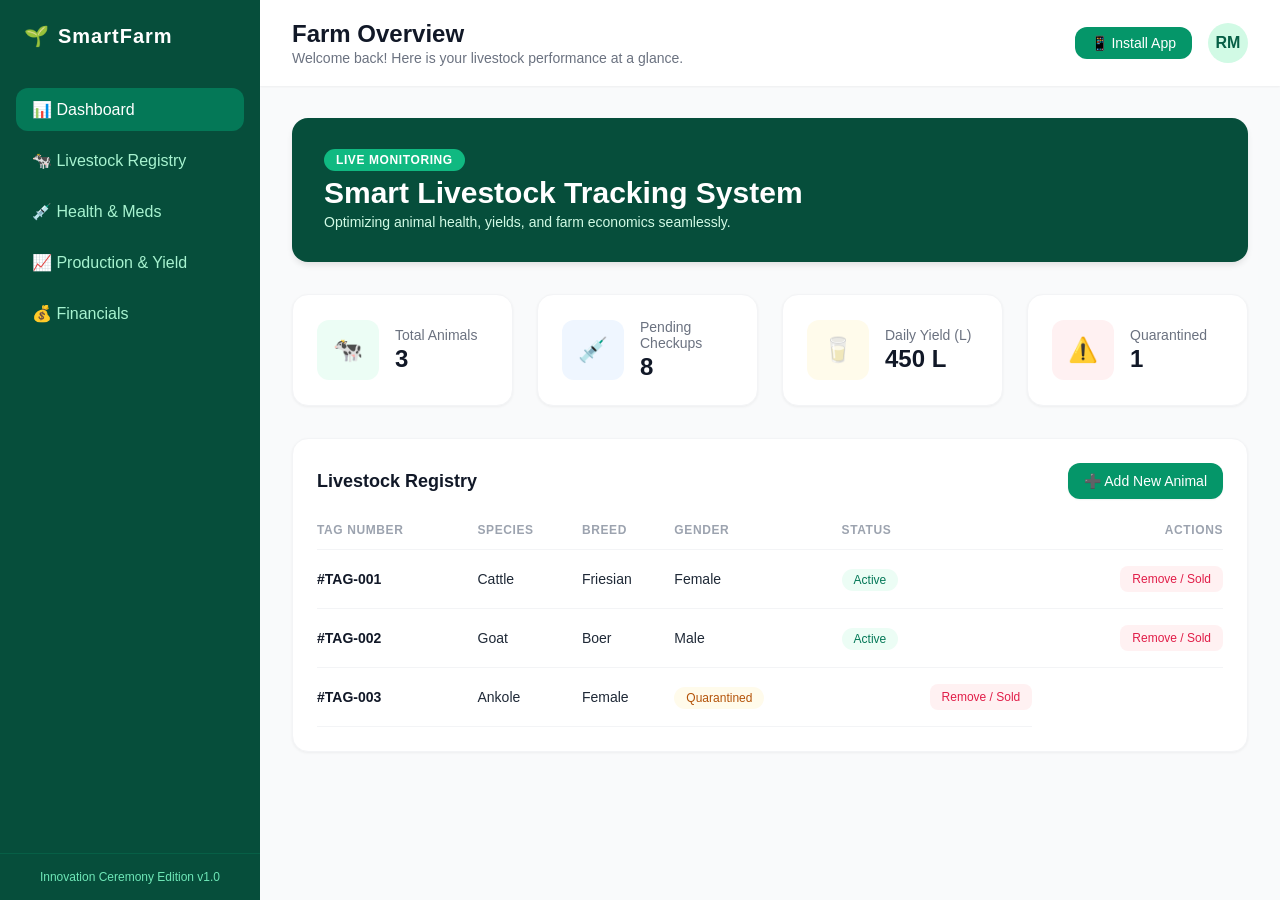
==== index.html @ 3648c6e1 "Add files via upload" ====
<!DOCTYPE html>
<html lang="en">
<head>
    <meta charset="UTF-8">
    <meta name="viewport" content="width=device-width, initial-scale=1.0">
    <title>SmartFarm - Animal Management System</title>
    <link rel="stylesheet" href="style.css">
</head>
<body>

    <!-- APP CONTAINER -->
    <div class="app-container">

        <!-- SIDEBAR NAVIGATION -->
        <aside class="sidebar">
            <div class="sidebar-brand">
                🌱 <span>SmartFarm</span>
            </div>
            <nav class="sidebar-nav">
                <a href="#" class="nav-link active">📊 Dashboard</a>
                <a href="#" class="nav-link">🐄 Livestock Registry</a>
                <a href="#" class="nav-link">💉 Health & Meds</a>
                <a href="#" class="nav-link">📈 Production & Yield</a>
                <a href="#" class="nav-link">💰 Financials</a>
            </nav>
            <div class="sidebar-footer">
                Innovation Ceremony Edition v1.0
            </div>
        </aside>

        <!-- MAIN CONTENT AREA -->
        <div class="main-content">
            
            <!-- TOP HEADER -->
            <header class="top-header">
                <div>
                    <h1>Farm Overview</h1>
                    <p>Welcome back! Here is your livestock performance at a glance.</p>
                </div>
                <div class="header-actions">
                    <button onclick="alert('PWA Ready: You can add this to your home screen!')" class="btn-install">
                        📱 Install App
                    </button>
                    <div class="user-avatar">
                        RM
                    </div>
                </div>
            </header>

            <!-- DASHBOARD BODY -->
            <main class="dashboard-body">
                
                <!-- HERO BANNER -->
                <div class="hero-banner">
                    <div class="hero-content">
                        <span class="badge">Live Monitoring</span>
                        <h2>Smart Livestock Tracking System</h2>
                        <p>Optimizing animal health, yields, and farm economics seamlessly.</p>
                    </div>
                </div>

                <!-- STATS GRID -->
                <div class="stats-grid">
                    <div class="stat-card">
                        <div class="stat-icon emerald">🐄</div>
                        <div>
                            <p class="stat-label">Total Animals</p>
                            <h3 id="total-count" class="stat-value">3</h3>
                        </div>
                    </div>
                    <div class="stat-card">
                        <div class="stat-icon blue">💉</div>
                        <div>
                            <p class="stat-label">Pending Checkups</p>
                            <h3 class="stat-value">8</h3>
                        </div>
                    </div>
                    <div class="stat-card">
                        <div class="stat-icon amber">🥛</div>
                        <div>
                            <p class="stat-label">Daily Yield (L)</p>
                            <h3 class="stat-value">450 L</h3>
                        </div>
                    </div>
                    <div class="stat-card">
                        <div class="stat-icon rose">⚠️</div>
                        <div>
                            <p class="stat-label">Quarantined</p>
                            <h3 class="stat-value">1</h3>
                        </div>
                    </div>
                </div>

                <!-- LIVESTOCK TABLE SECTION -->
                <div class="table-card">
                    <div class="table-header">
                        <h3>Livestock Registry</h3>
                        <button onclick="openModal()" class="btn-primary">
                            ➕ Add New Animal
                        </button>
                    </div>
                    <div class="table-responsive">
                        <table>
                            <thead>
                                <tr>
                                    <th>Tag Number</th>
                                    <th>Species</th>
                                    <th>Breed</th>
                                    <th>Gender</th>
                                    <th>Status</th>
                                    <th class="text-right">Actions</th>
                                </tr>
                            </thead>
                            <tbody id="animal-table-body">
                                <tr>
                                    <td class="font-bold">#TAG-001</td>
                                    <td>Cattle</td>
                                    <td>Friesian</td>
                                    <td>Female</td>
                                    <td><span class="status-badge emerald">Active</span></td>
                                    <td class="text-right">
                                        <button onclick="deleteRow(this)" class="btn-danger">Remove / Sold</button>
                                    </td>
                                </tr>
                                <tr>
                                    <td class="font-bold">#TAG-002</td>
                                    <td>Goat</td>
                                    <td>Boer</td>
                                    <td>Male</td>
                                    <td><span class="status-badge emerald">Active</span></td>
                                    <td class="text-right">
                                        <button onclick="deleteRow(this)" class="btn-danger">Remove / Sold</button>
                                    </td>
                                </tr>
                                <tr>
                                    <td class="font-bold">#TAG-003</td>
                                    <td>Ankole</td>
                                    <td>Female</td>
                                    <td><span class="status-badge amber">Quarantined</span></td>
                                    <td class="text-right">
                                        <button onclick="deleteRow(this)" class="btn-danger">Remove / Sold</button>
                                    </td>
                                </tr>
                            </tbody>
                        </table>
                    </div>
                </div>

            </main>
        </div>
    </div>

    <!-- ADD ANIMAL MODAL FORM -->
    <div id="animalModal" class="modal-overlay hidden">
        <div class="modal-box">
            <h3>Register New Animal</h3>
            <form id="animalForm" onsubmit="addAnimal(event)">
                <div class="form-group">
                    <label>Tag Number</label>
                    <input type="text" id="tag" required placeholder="e.g. #TAG-004">
                </div>
                <div class="form-group">
                    <label>Species</label>
                    <select id="species">
                        <option value="Cattle">Cattle</option>
                        <option value="Goat">Goat</option>
                        <option value="Sheep">Sheep</option>
                        <option value="Pig">Pig</option>
                    </select>
                </div>
                <div class="form-group">
                    <label>Breed</label>
                    <input type="text" id="breed" required placeholder="e.g. Jersey, Boer">
                </div>
                <div class="form-group">
                    <label>Gender</label>
                    <select id="gender">
                        <option value="Female">Female</option>
                        <option value="Male">Male</option>
                    </select>
                </div>
                <div class="form-group">
                    <label>Status</label>
                    <select id="status">
                        <option value="Active">Active</option>
                        <option value="Quarantined">Quarantined</option>
                        <option value="Sold">Sold</option>
                    </select>
                </div>
                <div class="modal-actions">
                    <button type="button" onclick="closeModal()" class="btn-secondary">Cancel</button>
                    <button type="submit" class="btn-primary">Save Animal</button>
                </div>
            </form>
        </div>
    </div>

    <!-- JAVASCRIPT LOGIC -->
    <script>
        const modal = document.getElementById('animalModal');

        function openModal() {
            modal.classList.remove('hidden');
        }

        function closeModal() {
            modal.classList.add('hidden');
        }

        function addAnimal(event) {
            event.preventDefault();

            const tag = document.getElementById('tag').value;
            const species = document.getElementById('species').value;
            const breed = document.getElementById('breed').value;
            const gender = document.getElementById('gender').value;
            const status = document.getElementById('status').value;

            let badgeClass = "emerald";
            if(status === 'Quarantined') badgeClass = "amber";
            if(status === 'Sold') badgeClass = "gray";

            const tableBody = document.getElementById('animal-table-body');
            const newRow = document.createElement('tr');
            newRow.innerHTML = `
                <td class="font-bold">${tag}</td>
                <td>${species}</td>
                <td>${breed}</td>
                <td>${gender}</td>
                <td><span class="status-badge ${badgeClass}">${status}</span></td>
                <td class="text-right">
                    <button onclick="deleteRow(this)" class="btn-danger">Remove / Sold</button>
                </td>
            `;

            tableBody.prepend(newRow);
            updateCount(1);
            document.getElementById('animalForm').reset();
            closeModal();
        }

        function deleteRow(button) {
            const row = button.closest('tr');
            row.remove();
            updateCount(-1);
        }

        function updateCount(change) {
            const countEl = document.getElementById('total-count');
            let current = parseInt(countEl.innerText);
            countEl.innerText = current + change;
        }
    </script>
</body>
</html>
---- style.css ----
* {
    box-sizing: border-box;
    margin: 0;
    padding: 0;
}

body {
    font-family: 'Segoe UI', Tahoma, Geneva, Verdana, sans-serif;
    background-color: #f9fafb;
    color: #1f2937;
}

/* Layout */
.app-container {
    display: flex;
    height: 100vh;
    overflow: hidden;
}

/* Sidebar */
.sidebar {
    width: 260px;
    background-color: #064e3b;
    color: white;
    display: flex;
    flex-direction: column;
}

.sidebar-brand {
    padding: 24px;
    font-size: 1.25rem;
    font-weight: bold;
    letter-spacing: 0.05em;
    display: flex;
    align-items: center;
    gap: 8px;
}

.sidebar-nav {
    padding: 16px;
    flex: 1;
    display: flex;
    flex-direction: column;
    gap: 8px;
}

.nav-link {
    display: flex;
    align-items: center;
    gap: 12px;
    padding: 12px 16px;
    color: #a7f3d0;
    text-decoration: none;
    border-radius: 12px;
    font-weight: 500;
    transition: background 0.2s;
}

.nav-link:hover, .nav-link.active {
    background-color: #047857;
    color: white;
}

.sidebar-footer {
    padding: 16px;
    border-top: 1px solid #065f46;
    font-size: 0.75rem;
    color: #6ee7b7;
    text-align: center;
}

/* Main Content */
.main-content {
    flex: 1;
    display: flex;
    flex-direction: column;
    overflow-y: auto;
}

.top-header {
    background: white;
    padding: 20px 32px;
    display: flex;
    justify-content: space-between;
    align-items: center;
    box-shadow: 0 1px 2px rgba(0,0,0,0.05);
}

.top-header h1 {
    font-size: 1.5rem;
    color: #111827;
}

.top-header p {
    font-size: 0.875rem;
    color: #6b7280;
    margin-top: 2px;
}

.header-actions {
    display: flex;
    align-items: center;
    gap: 16px;
}

.user-avatar {
    width: 40px;
    height: 40px;
    border-radius: 50%;
    background-color: #d1fae5;
    color: #065f46;
    display: flex;
    align-items: center;
    justify-content: center;
    font-weight: bold;
}

/* Dashboard Body */
.dashboard-body {
    padding: 32px;
    display: flex;
    flex-direction: column;
    gap: 32px;
}

/* Hero Banner */
.hero-banner {
    background-color: #064e3b;
    background-image: linear-gradient(rgba(6, 78, 59, 0.9), rgba(6, 78, 59, 0.9)), url('https://images.unsplash.com/photo-1500595046743-cd271d694d30?auto=format&fit=crop&w=1200&q=80');
    background-size: cover;
    background-position: center;
    border-radius: 16px;
    padding: 32px;
    color: white;
    box-shadow: 0 4px 6px -1px rgba(0, 0, 0, 0.1);
}

.badge {
    background-color: #10b981;
    font-size: 0.75rem;
    font-weight: 600;
    padding: 4px 12px;
    border-radius: 9999px;
    text-transform: uppercase;
    letter-spacing: 0.05em;
}

.hero-banner h2 {
    font-size: 1.875rem;
    margin-top: 8px;
}

.hero-banner p {
    font-size: 0.875rem;
    color: #d1fae5;
    margin-top: 4px;
}

/* Stats Grid */
.stats-grid {
    display: grid;
    grid-template-columns: repeat(auto-fit, minmax(220px, 1fr));
    gap: 24px;
}

.stat-card {
    background: white;
    padding: 24px;
    border-radius: 16px;
    box-shadow: 0 1px 3px rgba(0,0,0,0.05);
    border: 1px solid #f3f4f6;
    display: flex;
    align-items: center;
    gap: 16px;
}

.stat-icon {
    padding: 16px;
    border-radius: 12px;
    font-size: 1.5rem;
}

.stat-icon.emerald { background-color: #ecfdf5; color: #059669; }
.stat-icon.blue { background-color: #eff6ff; color: #2563eb; }
.stat-icon.amber { background-color: #fffbeb; color: #d97706; }
.stat-icon.rose { background-color: #fff1f2; color: #e11d48; }

.stat-label {
    font-size: 0.875rem;
    color: #6b7280;
    font-weight: 500;
}

.stat-value {
    font-size: 1.5rem;
    font-weight: bold;
    color: #111827;
    margin-top: 2px;
}

/* Tables */
.table-card {
    background: white;
    border-radius: 16px;
    box-shadow: 0 1px 3px rgba(0,0,0,0.05);
    border: 1px solid #f3f4f6;
    padding: 24px;
}

.table-header {
    display: flex;
    justify-content: space-between;
    align-items: center;
    margin-bottom: 24px;
}

.table-header h3 {
    font-size: 1.125rem;
    color: #111827;
}

.table-responsive {
    overflow-x: auto;
}

table {
    width: 100%;
    border-collapse: collapse;
    text-align: left;
}

th {
    padding-bottom: 12px;
    font-size: 0.75rem;
    font-weight: 600;
    color: #9ca3af;
    text-transform: uppercase;
    letter-spacing: 0.05em;
    border-bottom: 1px solid #f3f4f6;
}

td {
    padding: 16px 0;
    font-size: 0.875rem;
    border-bottom: 1px solid #f3f4f6;
}

tr:hover td {
    background-color: #f9fafb;
}

.font-bold { font-weight: 600; color: #111827; }
.text-right { text-align: right; }

/* Status Badges */
.status-badge {
    padding: 4px 12px;
    border-radius: 9999px;
    font-size: 0.75rem;
    font-weight: 500;
}
.status-badge.emerald { background-color: #ecfdf5; color: #047857; }
.status-badge.amber { background-color: #fffbeb; color: #b45309; }
.status-badge.gray { background-color: #f3f4f6; color: #4b5563; }

/* Buttons */
.btn-primary {
    background-color: #059669;
    color: white;
    border: none;
    padding: 10px 16px;
    border-radius: 12px;
    font-size: 0.875rem;
    font-weight: 500;
    cursor: pointer;
    transition: background 0.2s;
    box-shadow: 0 1px 2px rgba(0,0,0,0.05);
}
.btn-primary:hover { background-color: #047857; }

.btn-install {
    background-color: #059669;
    color: white;
    border: none;
    padding: 8px 16px;
    border-radius: 12px;
    font-size: 0.875rem;
    font-weight: 500;
    cursor: pointer;
}

.btn-secondary {
    background-color: #f3f4f6;
    color: #4b5563;
    border: none;
    padding: 10px 16px;
    border-radius: 12px;
    font-size: 0.875rem;
    font-weight: 500;
    cursor: pointer;
}
.btn-secondary:hover { background-color: #e5e7eb; }

.btn-danger {
    background-color: #fff1f2;
    color: #e11d48;
    border: none;
    padding: 6px 12px;
    border-radius: 8px;
    font-size: 0.75rem;
    font-weight: 500;
    cursor: pointer;
}
.btn-danger:hover { color: #be123c; }

/* Modal */
.modal-overlay {
    position: fixed;
    inset: 0;
    background-color: rgba(0, 0, 0, 0.5);
    display: flex;
    align-items: center;
    justify-content: center;
    z-index: 50;
}

.modal-overlay.hidden { display: none; }

.modal-box {
    background: white;
    border-radius: 16px;
    width: 100%;
    max-width: 440px;
    padding: 24px;
    box-shadow: 0 20px 25px -5px rgba(0,0,0,0.1);
}

.modal-box h3 {
    font-size: 1.25rem;
    margin-bottom: 16px;
    color: #111827;
}

.form-group {
    margin-bottom: 16px;
}

.form-group label {
    display: block;
    font-size: 0.75rem;
    font-weight: 600;
    color: #4b5563;
    text-transform: uppercase;
    margin-bottom: 6px;
    letter-spacing: 0.05em;
}

.form-group input, .form-group select {
    width: 100%;
    border: 1px solid #e5e7eb;
    border-radius: 12px;
    padding: 10px 14px;
    font-size: 0.875rem;
    outline: none;
}

.form-group input:focus, .form-group select:focus {
    border-color: #059669;
    box-shadow: 0 0 0 2px rgba(5, 150, 105, 0.2);
}

.modal-actions {
    display: flex;
    justify-content: flex-end;
    gap: 12px;
    margin-top: 24px;
}
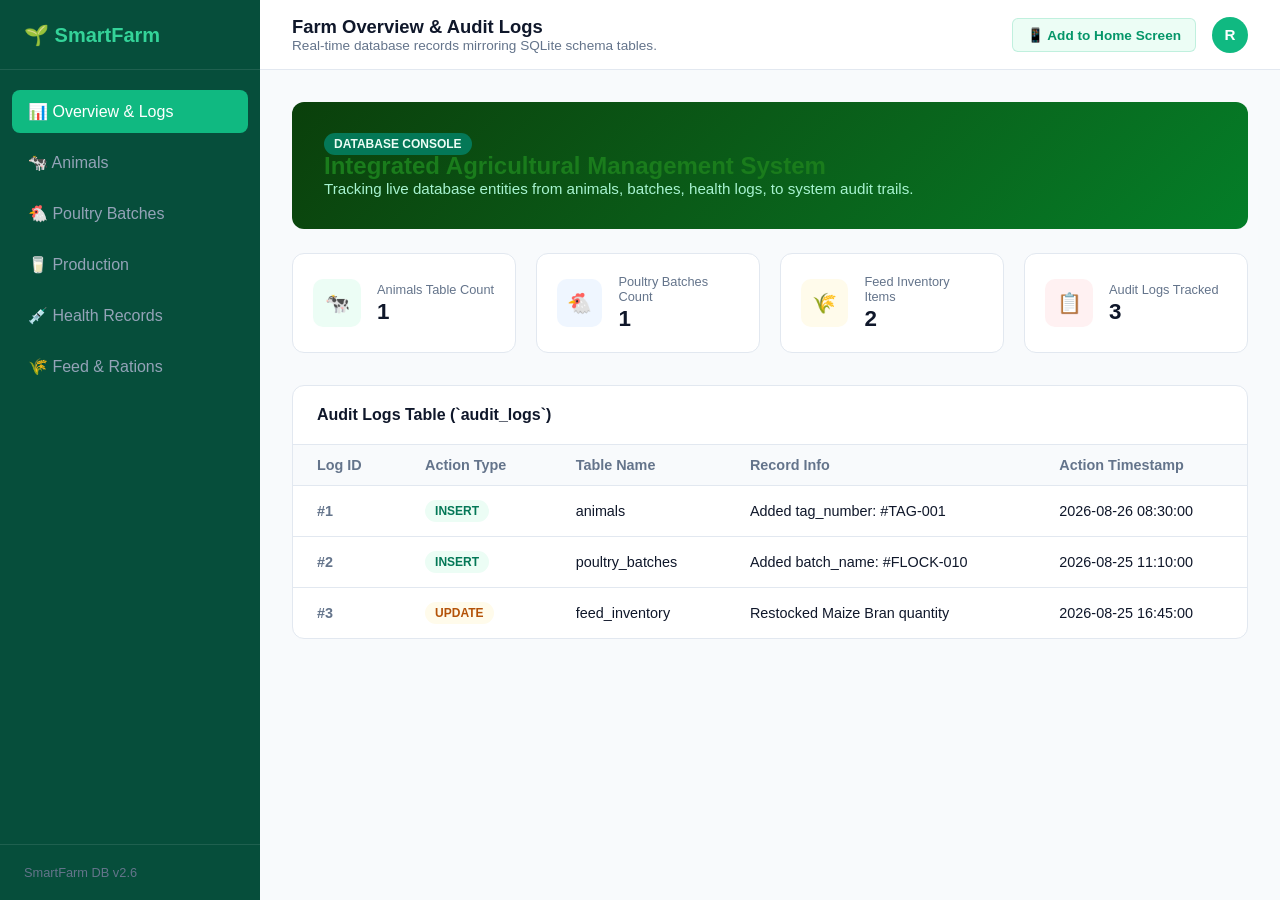
==== commit e9a8870f: "this is the farm management system" ====
--- a/index.html
+++ b/index.html
@@ -1,255 +1,674 @@
-<!DOCTYPE html>
-<html lang="en">
-<head>
-    <meta charset="UTF-8">
-    <meta name="viewport" content="width=device-width, initial-scale=1.0">
-    <title>SmartFarm - Animal Management System</title>
-    <link rel="stylesheet" href="style.css">
-</head>
-<body>
-
-    <!-- APP CONTAINER -->
-    <div class="app-container">
-
-        <!-- SIDEBAR NAVIGATION -->
-        <aside class="sidebar">
-            <div class="sidebar-brand">
-                🌱 <span>SmartFarm</span>
-            </div>
-            <nav class="sidebar-nav">
-                <a href="#" class="nav-link active">📊 Dashboard</a>
-                <a href="#" class="nav-link">🐄 Livestock Registry</a>
-                <a href="#" class="nav-link">💉 Health & Meds</a>
-                <a href="#" class="nav-link">📈 Production & Yield</a>
-                <a href="#" class="nav-link">💰 Financials</a>
-            </nav>
-            <div class="sidebar-footer">
-                Innovation Ceremony Edition v1.0
-            </div>
-        </aside>
-
-        <!-- MAIN CONTENT AREA -->
-        <div class="main-content">
-            
-            <!-- TOP HEADER -->
-            <header class="top-header">
-                <div>
-                    <h1>Farm Overview</h1>
-                    <p>Welcome back! Here is your livestock performance at a glance.</p>
-                </div>
-                <div class="header-actions">
-                    <button onclick="alert('PWA Ready: You can add this to your home screen!')" class="btn-install">
-                        📱 Install App
-                    </button>
-                    <div class="user-avatar">
-                        RM
-                    </div>
-                </div>
-            </header>
-
-            <!-- DASHBOARD BODY -->
-            <main class="dashboard-body">
-                
-                <!-- HERO BANNER -->
-                <div class="hero-banner">
-                    <div class="hero-content">
-                        <span class="badge">Live Monitoring</span>
-                        <h2>Smart Livestock Tracking System</h2>
-                        <p>Optimizing animal health, yields, and farm economics seamlessly.</p>
-                    </div>
-                </div>
-
-                <!-- STATS GRID -->
-                <div class="stats-grid">
-                    <div class="stat-card">
-                        <div class="stat-icon emerald">🐄</div>
-                        <div>
-                            <p class="stat-label">Total Animals</p>
-                            <h3 id="total-count" class="stat-value">3</h3>
-                        </div>
-                    </div>
-                    <div class="stat-card">
-                        <div class="stat-icon blue">💉</div>
-                        <div>
-                            <p class="stat-label">Pending Checkups</p>
-                            <h3 class="stat-value">8</h3>
-                        </div>
-                    </div>
-                    <div class="stat-card">
-                        <div class="stat-icon amber">🥛</div>
-                        <div>
-                            <p class="stat-label">Daily Yield (L)</p>
-                            <h3 class="stat-value">450 L</h3>
-                        </div>
-                    </div>
-                    <div class="stat-card">
-                        <div class="stat-icon rose">⚠️</div>
-                        <div>
-                            <p class="stat-label">Quarantined</p>
-                            <h3 class="stat-value">1</h3>
-                        </div>
-                    </div>
-                </div>
-
-                <!-- LIVESTOCK TABLE SECTION -->
-                <div class="table-card">
-                    <div class="table-header">
-                        <h3>Livestock Registry</h3>
-                        <button onclick="openModal()" class="btn-primary">
-                            ➕ Add New Animal
-                        </button>
-                    </div>
-                    <div class="table-responsive">
-                        <table>
-                            <thead>
-                                <tr>
-                                    <th>Tag Number</th>
-                                    <th>Species</th>
-                                    <th>Breed</th>
-                                    <th>Gender</th>
-                                    <th>Status</th>
-                                    <th class="text-right">Actions</th>
-                                </tr>
-                            </thead>
-                            <tbody id="animal-table-body">
-                                <tr>
-                                    <td class="font-bold">#TAG-001</td>
-                                    <td>Cattle</td>
-                                    <td>Friesian</td>
-                                    <td>Female</td>
-                                    <td><span class="status-badge emerald">Active</span></td>
-                                    <td class="text-right">
-                                        <button onclick="deleteRow(this)" class="btn-danger">Remove / Sold</button>
-                                    </td>
-                                </tr>
-                                <tr>
-                                    <td class="font-bold">#TAG-002</td>
-                                    <td>Goat</td>
-                                    <td>Boer</td>
-                                    <td>Male</td>
-                                    <td><span class="status-badge emerald">Active</span></td>
-                                    <td class="text-right">
-                                        <button onclick="deleteRow(this)" class="btn-danger">Remove / Sold</button>
-                                    </td>
-                                </tr>
-                                <tr>
-                                    <td class="font-bold">#TAG-003</td>
-                                    <td>Ankole</td>
-                                    <td>Female</td>
-                                    <td><span class="status-badge amber">Quarantined</span></td>
-                                    <td class="text-right">
-                                        <button onclick="deleteRow(this)" class="btn-danger">Remove / Sold</button>
-                                    </td>
-                                </tr>
-                            </tbody>
-                        </table>
-                    </div>
-                </div>
-
-            </main>
-        </div>
-    </div>
-
-    <!-- ADD ANIMAL MODAL FORM -->
-    <div id="animalModal" class="modal-overlay hidden">
-        <div class="modal-box">
-            <h3>Register New Animal</h3>
-            <form id="animalForm" onsubmit="addAnimal(event)">
-                <div class="form-group">
-                    <label>Tag Number</label>
-                    <input type="text" id="tag" required placeholder="e.g. #TAG-004">
-                </div>
-                <div class="form-group">
-                    <label>Species</label>
-                    <select id="species">
-                        <option value="Cattle">Cattle</option>
-                        <option value="Goat">Goat</option>
-                        <option value="Sheep">Sheep</option>
-                        <option value="Pig">Pig</option>
-                    </select>
-                </div>
-                <div class="form-group">
-                    <label>Breed</label>
-                    <input type="text" id="breed" required placeholder="e.g. Jersey, Boer">
-                </div>
-                <div class="form-group">
-                    <label>Gender</label>
-                    <select id="gender">
-                        <option value="Female">Female</option>
-                        <option value="Male">Male</option>
-                    </select>
-                </div>
-                <div class="form-group">
-                    <label>Status</label>
-                    <select id="status">
-                        <option value="Active">Active</option>
-                        <option value="Quarantined">Quarantined</option>
-                        <option value="Sold">Sold</option>
-                    </select>
-                </div>
-                <div class="modal-actions">
-                    <button type="button" onclick="closeModal()" class="btn-secondary">Cancel</button>
-                    <button type="submit" class="btn-primary">Save Animal</button>
-                </div>
-            </form>
-        </div>
-    </div>
-
-    <!-- JAVASCRIPT LOGIC -->
-    <script>
-        const modal = document.getElementById('animalModal');
-
-        function openModal() {
-            modal.classList.remove('hidden');
-        }
-
-        function closeModal() {
-            modal.classList.add('hidden');
-        }
-
-        function addAnimal(event) {
-            event.preventDefault();
-
-            const tag = document.getElementById('tag').value;
-            const species = document.getElementById('species').value;
-            const breed = document.getElementById('breed').value;
-            const gender = document.getElementById('gender').value;
-            const status = document.getElementById('status').value;
-
-            let badgeClass = "emerald";
-            if(status === 'Quarantined') badgeClass = "amber";
-            if(status === 'Sold') badgeClass = "gray";
-
-            const tableBody = document.getElementById('animal-table-body');
-            const newRow = document.createElement('tr');
-            newRow.innerHTML = `
-                <td class="font-bold">${tag}</td>
-                <td>${species}</td>
-                <td>${breed}</td>
-                <td>${gender}</td>
-                <td><span class="status-badge ${badgeClass}">${status}</span></td>
-                <td class="text-right">
-                    <button onclick="deleteRow(this)" class="btn-danger">Remove / Sold</button>
-                </td>
-            `;
-
-            tableBody.prepend(newRow);
-            updateCount(1);
-            document.getElementById('animalForm').reset();
-            closeModal();
-        }
-
-        function deleteRow(button) {
-            const row = button.closest('tr');
-            row.remove();
-            updateCount(-1);
-        }
-
-        function updateCount(change) {
-            const countEl = document.getElementById('total-count');
-            let current = parseInt(countEl.innerText);
-            countEl.innerText = current + change;
-        }
-    </script>
-</body>
+<!DOCTYPE html>
+<html lang="en">
+<head>
+    <meta charset="UTF-8">
+    <meta name="viewport" content="width=device-width, initial-scale=1.0">
+    <title>SmartFarm DB Console</title>
+    <link rel="stylesheet" href="style.css">
+</head>
+<body>
+
+    <div class="app-container">
+        <!-- SIDEBAR / RESPONSIVE TOP NAV DRAWER -->
+        <aside class="sidebar">
+            <div class="sidebar-brand">
+                🌱 SmartFarm
+            </div>
+            <nav class="sidebar-nav">
+                <a href="#" class="nav-link active" onclick="switchView('overview', this)">📊 Overview & Logs</a>
+                <a href="#" class="nav-link" onclick="switchView('animals', this)">🐄 Animals</a>
+                <a href="#" class="nav-link" onclick="switchView('poultry', this)">🐔 Poultry Batches</a>
+                <a href="#" class="nav-link" onclick="switchView('production', this)">🥛 Production</a>
+                <a href="#" class="nav-link" onclick="switchView('health', this)">💉 Health Records</a>
+                <a href="#" class="nav-link" onclick="switchView('feeding', this)">🌾 Feed & Rations</a>
+            </nav>
+            <div class="sidebar-footer">
+                <p>SmartFarm DB v2.6</p>
+            </div>
+        </aside>
+
+        <!-- MAIN CONTENT AREA -->
+        <main class="main-content">
+            <!-- TOP HEADER -->
+            <header class="top-header">
+                <div>
+                    <h1 id="view-title">Farm Overview & Audit Logs</h1>
+                    <p id="view-subtitle">Real-time database records mirroring SQLite schema tables.</p>
+                </div>
+                <div class="header-actions">
+                    <button class="btn-install" onclick="triggerInstallPrompt()">📱 Add to Home Screen</button>
+                    <div class="user-avatar" title="Raniah">R</div>
+                </div>
+            </header>
+
+            <!-- DASHBOARD BODY -->
+            <div class="dashboard-body">
+
+                <!-- VIEW 1: OVERVIEW & AUDIT LOGS -->
+                <section id="view-overview" class="view-section">
+                    <div class="hero-banner">
+                        <div class="hero-content">
+                            <span class="badge">Database Console</span>
+                            <h2>Integrated Agricultural Management System</h2>
+                            <p>Tracking live database entities from animals, batches, health logs, to system audit trails.</p>
+                        </div>
+                    </div>
+
+                    <div class="stats-grid">
+                        <div class="stat-card">
+                            <div class="stat-icon emerald">🐄</div>
+                            <div>
+                                <div class="stat-label">Animals Table Count</div>
+                                <div class="stat-value" id="stat-animals">1</div>
+                            </div>
+                        </div>
+                        <div class="stat-card">
+                            <div class="stat-icon blue">🐔</div>
+                            <div>
+                                <div class="stat-label">Poultry Batches Count</div>
+                                <div class="stat-value" id="stat-poultry">1</div>
+                            </div>
+                        </div>
+                        <div class="stat-card">
+                            <div class="stat-icon amber">🌾</div>
+                            <div>
+                                <div class="stat-label">Feed Inventory Items</div>
+                                <div class="stat-value" id="stat-feeds">2</div>
+                            </div>
+                        </div>
+                        <div class="stat-card">
+                            <div class="stat-icon rose">📋</div>
+                            <div>
+                                <div class="stat-label">Audit Logs Tracked</div>
+                                <div class="stat-value" id="stat-logs">3</div>
+                            </div>
+                        </div>
+                    </div>
+
+                    <!-- AUDIT LOGS TABLE -->
+                    <div class="table-card">
+                        <div class="table-header">
+                            <h3>Audit Logs Table (`audit_logs`)</h3>
+                        </div>
+                        <div class="table-responsive">
+                            <table>
+                                <thead>
+                                    <tr>
+                                        <th>Log ID</th>
+                                        <th>Action Type</th>
+                                        <th>Table Name</th>
+                                        <th>Record Info</th>
+                                        <th>Action Timestamp</th>
+                                    </tr>
+                                </thead>
+                                <tbody id="audit-logs-table-body">
+                                    <tr>
+                                        <td class="font-bold">#1</td>
+                                        <td><span class="status-badge emerald">INSERT</span></td>
+                                        <td>animals</td>
+                                        <td>Added tag_number: #TAG-001</td>
+                                        <td>2026-08-26 08:30:00</td>
+                                    </tr>
+                                    <tr>
+                                        <td class="font-bold">#2</td>
+                                        <td><span class="status-badge emerald">INSERT</span></td>
+                                        <td>poultry_batches</td>
+                                        <td>Added batch_name: #FLOCK-010</td>
+                                        <td>2026-08-25 11:10:00</td>
+                                    </tr>
+                                    <tr>
+                                        <td class="font-bold">#3</td>
+                                        <td><span class="status-badge amber">UPDATE</span></td>
+                                        <td>feed_inventory</td>
+                                        <td>Restocked Maize Bran quantity</td>
+                                        <td>2026-08-25 16:45:00</td>
+                                    </tr>
+                                </tbody>
+                            </table>
+                        </div>
+                    </div>
+                </section>
+
+                <!-- VIEW 2: ANIMALS TABLE -->
+                <section id="view-animals" class="view-section hidden">
+                    <div class="table-card">
+                        <div class="table-header">
+                            <h3>Animals Table (`animals`)</h3>
+                            <button onclick="openAnimalModal()" class="btn-primary">➕ Insert Animal Record</button>
+                        </div>
+                        <div class="table-responsive">
+                            <table>
+                                <thead>
+                                    <tr>
+                                        <th>Animal ID</th>
+                                        <th>Tag Number</th>
+                                        <th>Species</th>
+                                        <th>Breed</th>
+                                        <th>Gender</th>
+                                        <th>Purpose</th>
+                                        <th>Birth Date</th>
+                                        <th>Status</th>
+                                    </tr>
+                                </thead>
+                                <tbody id="animals-table-body">
+                                    <tr>
+                                        <td class="font-bold">1</td>
+                                        <td>#TAG-001</td>
+                                        <td>Dairy Cattle</td>
+                                        <td>Ankole-Friesian Cross</td>
+                                        <td>Female</td>
+                                        <td>Milk Production</td>
+                                        <td>2024-05-12</td>
+                                        <td><span class="status-badge emerald">Active</span></td>
+                                    </tr>
+                                </tbody>
+                            </table>
+                        </div>
+                    </div>
+                </section>
+
+                <!-- VIEW 3: POULTRY BATCHES TABLE -->
+                <section id="view-poultry" class="view-section hidden">
+                    <div class="table-card">
+                        <div class="table-header">
+                            <h3>Poultry Batches Table (`poultry_batches`)</h3>
+                            <button onclick="openPoultryModal()" class="btn-primary">➕ Insert Poultry Batch</button>
+                        </div>
+                        <div class="table-responsive">
+                            <table>
+                                <thead>
+                                    <tr>
+                                        <th>Batch ID</th>
+                                        <th>Batch Name</th>
+                                        <th>Breed</th>
+                                        <th>Initial Count</th>
+                                        <th>Current Count</th>
+                                        <th>Purpose</th>
+                                        <th>Arrival Date</th>
+                                        <th>Status</th>
+                                    </tr>
+                                </thead>
+                                <tbody id="poultry-table-body">
+                                    <tr>
+                                        <td class="font-bold">1</td>
+                                        <td>#FLOCK-010</td>
+                                        <td>Isa Brown</td>
+                                        <td>500</td>
+                                        <td>485</td>
+                                        <td>Egg Production</td>
+                                        <td>2025-02-10</td>
+                                        <td><span class="status-badge emerald">Active</span></td>
+                                    </tr>
+                                </tbody>
+                            </table>
+                        </div>
+                    </div>
+                </section>
+
+                <!-- VIEW 4: PRODUCTION RECORDS TABLE -->
+                <section id="view-production" class="view-section hidden">
+                    <div class="table-card">
+                        <div class="table-header">
+                            <h3>Production Records Table (`production_records`)</h3>
+                            <button onclick="openProductionModal()" class="btn-primary">➕ Insert Production Log</button>
+                        </div>
+                        <div class="table-responsive">
+                            <table>
+                                <thead>
+                                    <tr>
+                                        <th>Production ID</th>
+                                        <th>Animal ID / Batch ID</th>
+                                        <th>Metric Type</th>
+                                        <th>Quantity</th>
+                                        <th>Recording Date</th>
+                                    </tr>
+                                </thead>
+                                <tbody id="production-table-body">
+                                    <tr>
+                                        <td class="font-bold">1</td>
+                                        <td>Animal ID: 1 (#TAG-001)</td>
+                                        <td><span class="status-badge emerald">Milk Yield (Liters)</span></td>
+                                        <td>22.5 L</td>
+                                        <td>2026-08-26</td>
+                                    </tr>
+                                    <tr>
+                                        <td class="font-bold">2</td>
+                                        <td>Batch ID: 1 (#FLOCK-010)</td>
+                                        <td><span class="status-badge amber">Egg Output (Crates)</span></td>
+                                        <td>15 Crates</td>
+                                        <td>2026-08-26</td>
+                                    </tr>
+                                </tbody>
+                            </table>
+                        </div>
+                    </div>
+                </section>
+
+                <!-- VIEW 5: HEALTH RECORDS TABLE -->
+                <section id="view-health" class="view-section hidden">
+                    <div class="table-card">
+                        <div class="table-header">
+                            <h3>Health Records Table (`health_records`)</h3>
+                            <button onclick="openHealthModal()" class="btn-primary">➕ Insert Health Log</button>
+                        </div>
+                        <div class="table-responsive">
+                            <table>
+                                <thead>
+                                    <tr>
+                                        <th>Health ID</th>
+                                        <th>Entity (Animal / Batch)</th>
+                                        <th>Event Type</th>
+                                        <th>Description</th>
+                                        <th>Medication Used</th>
+                                        <th>Cost ($)</th>
+                                        <th>Event Date</th>
+                                    </tr>
+                                </thead>
+                                <tbody id="health-table-body">
+                                    <tr>
+                                        <td class="font-bold">1</td>
+                                        <td>Batch ID: 1 (#FLOCK-010)</td>
+                                        <td>Vaccination</td>
+                                        <td>Newcastle Disease prevention</td>
+                                        <td>Oral Vaccine Drops</td>
+                                        <td>$15.00</td>
+                                        <td>2026-08-20</td>
+                                    </tr>
+                                </tbody>
+                            </table>
+                        </div>
+                    </div>
+                </section>
+
+                <!-- VIEW 6: FEED INVENTORY & SCHEDULES TABLES -->
+                <section id="view-feeding" class="view-section hidden">
+                    <div class="table-card" style="margin-bottom: 24px;">
+                        <div class="table-header">
+                            <h3>Feed Inventory Table (`feed_inventory`)</h3>
+                            <button onclick="openFeedModal()" class="btn-primary">➕ Add Feed Item</button>
+                        </div>
+                        <div class="table-responsive">
+                            <table>
+                                <thead>
+                                    <tr>
+                                        <th>Feed ID</th>
+                                        <th>Feed Name</th>
+                                        <th>Category</th>
+                                        <th>Stock Quantity (kg)</th>
+                                        <th>Unit Cost</th>
+                                    </tr>
+                                </thead>
+                                <tbody id="feed-inventory-table-body">
+                                    <tr>
+                                        <td class="font-bold">1</td>
+                                        <td>Dairy Meal Pellets</td>
+                                        <td>Concentrates</td>
+                                        <td>2250 kg (45 Bags)</td>
+                                        <td>$25.00</td>
+                                    </tr>
+                                    <tr>
+                                        <td class="font-bold">2</td>
+                                        <td>Maize Bran</td>
+                                        <td>Energy Feeds</td>
+                                        <td>600 kg (12 Bags)</td>
+                                        <td>$14.00</td>
+                                    </tr>
+                                </tbody>
+                            </table>
+                        </div>
+                    </div>
+
+                    <div class="table-card">
+                        <div class="table-header">
+                            <h3>Feeding Schedules Table (`feeding_schedules`)</h3>
+                            <button onclick="openScheduleModal()" class="btn-primary">➕ Assign Ration</button>
+                        </div>
+                        <div class="table-responsive">
+                            <table>
+                                <thead>
+                                    <tr>
+                                        <th>Ration ID</th>
+                                        <th>Feed ID</th>
+                                        <th>Target Section</th>
+                                        <th>Daily Quantity (kg)</th>
+                                    </tr>
+                                </thead>
+                                <tbody id="feeding-schedule-table-body">
+                                    <tr>
+                                        <td class="font-bold">1</td>
+                                        <td>Feed ID: 1 (Dairy Meal Pellets)</td>
+                                        <td>Cattle Barn A</td>
+                                        <td>45.0 kg</td>
+                                    </tr>
+                                </tbody>
+                            </table>
+                        </div>
+                    </div>
+                </section>
+
+            </div>
+        </main>
+    </div>
+
+    <!-- MODALS FOR DB INSERTIONS -->
+    
+    <!-- ANIMAL MODAL -->
+    <div id="animalModal" class="modal-overlay hidden">
+        <div class="modal-box">
+            <h3>Insert Record into `animals`</h3>
+            <form onsubmit="addAnimalRow(event)">
+                <div class="form-group"><label>Tag Number</label><input type="text" id="anim_tag" required placeholder="#TAG-002"></div>
+                <div class="form-group"><label>Species</label><input type="text" id="anim_species" required placeholder="Dairy Cattle"></div>
+                <div class="form-group"><label>Breed</label><input type="text" id="anim_breed" placeholder="Friesian"></div>
+                <div class="form-group"><label>Gender</label><select id="anim_gender"><option value="Female">Female</option><option value="Male">Male</option></select></div>
+                <div class="form-group"><label>Purpose</label><input type="text" id="anim_purpose" required placeholder="Milk / Breeding"></div>
+                <div class="form-group"><label>Birth Date</label><input type="date" id="anim_dob"></div>
+                <div class="modal-actions">
+                    <button type="button" onclick="closeAnimalModal()" class="btn-secondary">Cancel</button>
+                    <button type="submit" class="btn-primary">Insert Record</button>
+                </div>
+            </form>
+        </div>
+    </div>
+
+    <!-- POULTRY BATCH MODAL -->
+    <div id="poultryModal" class="modal-overlay hidden">
+        <div class="modal-box">
+            <h3>Insert Record into `poultry_batches`</h3>
+            <form onsubmit="addPoultryRow(event)">
+                <div class="form-group"><label>Batch Name</label><input type="text" id="poul_name" required placeholder="#FLOCK-011"></div>
+                <div class="form-group"><label>Breed</label><input type="text" id="poul_breed" placeholder="Broilers"></div>
+                <div class="form-group"><label>Initial Count</label><input type="number" id="poul_initial" required placeholder="200"></div>
+                <div class="form-group"><label>Current Count</label><input type="number" id="poul_current" required placeholder="195"></div>
+                <div class="form-group"><label>Purpose</label><input type="text" id="poul_purpose" required placeholder="Meat Production"></div>
+                <div class="form-group"><label>Arrival Date</label><input type="date" id="poul_date" required></div>
+                <div class="modal-actions">
+                    <button type="button" onclick="closePoultryModal()" class="btn-secondary">Cancel</button>
+                    <button type="submit" class="btn-primary">Insert Record</button>
+                </div>
+            </form>
+        </div>
+    </div>
+
+    <!-- PRODUCTION RECORD MODAL -->
+    <div id="productionModal" class="modal-overlay hidden">
+        <div class="modal-box">
+            <h3>Insert Record into `production_records`</h3>
+            <form onsubmit="addProductionRow(event)">
+                <div class="form-group"><label>Animal ID or Batch ID Reference</label><input type="text" id="prod_ref" required placeholder="Animal ID: 1"></div>
+                <div class="form-group"><label>Metric Type</label><input type="text" id="prod_metric" required placeholder="Milk Yield (Liters)"></div>
+                <div class="form-group"><label>Quantity</label><input type="number" step="0.1" id="prod_qty" required placeholder="20.5"></div>
+                <div class="form-group"><label>Recording Date</label><input type="date" id="prod_date" required></div>
+                <div class="modal-actions">
+                    <button type="button" onclick="closeProductionModal()" class="btn-secondary">Cancel</button>
+                    <button type="submit" class="btn-primary">Insert Record</button>
+                </div>
+            </form>
+        </div>
+    </div>
+
+    <!-- HEALTH RECORD MODAL -->
+    <div id="healthModal" class="modal-overlay hidden">
+        <div class="modal-box">
+            <h3>Insert Record into `health_records`</h3>
+            <form onsubmit="addHealthRow(event)">
+                <div class="form-group"><label>Entity Reference</label><input type="text" id="heal_ref" required placeholder="Animal ID: 1 or Batch ID: 1"></div>
+                <div class="form-group"><label>Event Type</label><input type="text" id="heal_type" required placeholder="Vaccination / Treatment"></div>
+                <div class="form-group"><label>Description</label><input type="text" id="heal_desc" placeholder="Routine checkup"></div>
+                <div class="form-group"><label>Medication Used</label><input type="text" id="heal_med" placeholder="Antibiotic"></div>
+                <div class="form-group"><label>Cost ($)</label><input type="number" step="0.01" id="heal_cost" value="0.00"></div>
+                <div class="form-group"><label>Event Date</label><input type="date" id="heal_date" required></div>
+                <div class="modal-actions">
+                    <button type="button" onclick="closeHealthModal()" class="btn-secondary">Cancel</button>
+                    <button type="submit" class="btn-primary">Insert Record</button>
+                </div>
+            </form>
+        </div>
+    </div>
+
+    <!-- FEED INVENTORY MODAL -->
+    <div id="feedModal" class="modal-overlay hidden">
+        <div class="modal-box">
+            <h3>Insert Record into `feed_inventory`</h3>
+            <form onsubmit="addFeedRow(event)">
+                <div class="form-group"><label>Feed Name</label><input type="text" id="feed_name" required placeholder="Layers Mash"></div>
+                <div class="form-group"><label>Category</label><input type="text" id="feed_cat" required placeholder="Concentrates"></div>
+                <div class="form-group"><label>Stock Quantity (kg)</label><input type="number" step="0.1" id="feed_qty" required placeholder="500"></div>
+                <div class="form-group"><label>Unit Cost ($)</label><input type="number" step="0.01" id="feed_cost" required placeholder="20.00"></div>
+                <div class="modal-actions">
+                    <button type="button" onclick="closeFeedModal()" class="btn-secondary">Cancel</button>
+                    <button type="submit" class="btn-primary">Insert Record</button>
+                </div>
+            </form>
+        </div>
+    </div>
+
+    <!-- FEEDING SCHEDULE MODAL -->
+    <div id="scheduleModal" class="modal-overlay hidden">
+        <div class="modal-box">
+            <h3>Insert Record into `feeding_schedules`</h3>
+            <form onsubmit="addScheduleRow(event)">
+                <div class="form-group"><label>Feed ID Reference</label><input type="number" id="sched_feed_id" required placeholder="1"></div>
+                <div class="form-group"><label>Target Section</label><input type="text" id="sched_section" required placeholder="Poultry House B"></div>
+                <div class="form-group"><label>Daily Quantity (kg)</label><input type="number" step="0.1" id="sched_qty" required placeholder="25.0"></div>
+                <div class="modal-actions">
+                    <button type="button" onclick="closeScheduleModal()" class="btn-secondary">Cancel</button>
+                    <button type="submit" class="btn-primary">Insert Record</button>
+                </div>
+            </form>
+        </div>
+    </div>
+
+    <!-- JAVASCRIPT CONTROLLERS -->
+    <script>
+        function switchView(viewId, element) {
+            document.querySelectorAll('.view-section').forEach(sec => sec.classList.add('hidden'));
+            document.getElementById('view-' + viewId).classList.remove('hidden');
+
+            document.querySelectorAll('.nav-link').forEach(link => link.classList.remove('active'));
+            element.classList.add('active');
+
+            const titles = {
+                'overview': ['Farm Overview & Audit Logs', 'Real-time database records mirroring SQLite schema tables.'],
+                'animals': ['Animals Table Management', 'Direct interface matching the `animals` database table.'],
+                'poultry': ['Poultry Batches Table', 'Direct interface matching the `poultry_batches` database table.'],
+                'production': ['Production Records Table', 'Direct interface matching the `production_records` database table.'],
+                'health': ['Health Records Table', 'Direct interface matching the `health_records` database table.'],
+                'feeding': ['Feed Inventory & Schedules', 'Direct interface matching `feed_inventory` and `feeding_schedules` tables.']
+            };
+
+            document.getElementById('view-title').innerText = titles[viewId][0];
+            document.getElementById('view-subtitle').innerText = titles[viewId][1];
+        }
+
+        function triggerInstallPrompt() {
+            alert("To add SmartFarm DB Console to your Home Screen:\n\n• Mobile: Open browser settings and select 'Add to Home Screen'.\n• Desktop: Click the installation icon in your address bar.");
+        }
+
+        // Modal Open/Close Controls
+        function openAnimalModal() { document.getElementById('animalModal').classList.remove('hidden'); }
+        function closeAnimalModal() { document.getElementById('animalModal').classList.add('hidden'); }
+
+        function openPoultryModal() { document.getElementById('poultryModal').classList.remove('hidden'); document.getElementById('poul_date').valueAsDate = new Date(); }
+        function closePoultryModal() { document.getElementById('poultryModal').classList.add('hidden'); }
+
+        function openProductionModal() { document.getElementById('productionModal').classList.remove('hidden'); document.getElementById('prod_date').valueAsDate = new Date(); }
+        function closeProductionModal() { document.getElementById('productionModal').classList.add('hidden'); }
+
+        function openHealthModal() { document.getElementById('healthModal').classList.remove('hidden'); document.getElementById('heal_date').valueAsDate = new Date(); }
+        function closeHealthModal() { document.getElementById('healthModal').classList.add('hidden'); }
+
+        function openFeedModal() { document.getElementById('feedModal').classList.remove('hidden'); }
+        function closeFeedModal() { document.getElementById('feedModal').classList.add('hidden'); }
+
+        function openScheduleModal() { document.getElementById('scheduleModal').classList.remove('hidden'); }
+        function closeScheduleModal() { document.getElementById('scheduleModal').classList.add('hidden'); }
+
+        // Helper to push audit log entries dynamically
+        function logAuditAction(tableName, recordInfo, actionType = 'INSERT') {
+            const tableBody = document.getElementById('audit-logs-table-body');
+            const logId = tableBody.rows.length + 1;
+            const now = new Date().toISOString().slice(0, 19).replace('T', ' ');
+
+            const newRow = document.createElement('tr');
+            newRow.innerHTML = `
+                <td class="font-bold">#${logId}</td>
+                <td><span class="status-badge emerald">${actionType}</span></td>
+                <td>${tableName}</td>
+                <td>${recordInfo}</td>
+                <td>${now}</td>
+            `;
+            tableBody.prepend(newRow);
+            document.getElementById('stat-logs').innerText = logId;
+        }
+
+        // Table Insertion Handlers
+        function addAnimalRow(event) {
+            event.preventDefault();
+            const tag = document.getElementById('anim_tag').value;
+            const species = document.getElementById('anim_species').value;
+            const breed = document.getElementById('anim_breed').value || '-';
+            const gender = document.getElementById('anim_gender').value;
+            const purpose = document.getElementById('anim_purpose').value;
+            const dob = document.getElementById('anim_dob').value || '-';
+
+            const tbody = document.getElementById('animals-table-body');
+            const id = tbody.rows.length + 1;
+            const tr = document.createElement('tr');
+            tr.innerHTML = `
+                <td class="font-bold">${id}</td>
+                <td>${tag}</td>
+                <td>${species}</td>
+                <td>${breed}</td>
+                <td>${gender}</td>
+                <td>${purpose}</td>
+                <td>${dob}</td>
+                <td><span class="status-badge emerald">Active</span></td>
+            `;
+            tbody.prepend(tr);
+            document.getElementById('stat-animals').innerText = id;
+            logAuditAction('animals', `Inserted tag_number: ${tag}`);
+            closeAnimalModal();
+        }
+
+        function addPoultryRow(event) {
+            event.preventDefault();
+            const name = document.getElementById('poul_name').value;
+            const breed = document.getElementById('poul_breed').value || '-';
+            const initial = document.getElementById('poul_initial').value;
+            const current = document.getElementById('poul_current').value;
+            const purpose = document.getElementById('poul_purpose').value;
+            const date = document.getElementById('poul_date').value;
+
+            const tbody = document.getElementById('poultry-table-body');
+            const id = tbody.rows.length + 1;
+            const tr = document.createElement('tr');
+            tr.innerHTML = `
+                <td class="font-bold">${id}</td>
+                <td>${name}</td>
+                <td>${breed}</td>
+                <td>${initial}</td>
+                <td>${current}</td>
+                <td>${purpose}</td>
+                <td>${date}</td>
+                <td><span class="status-badge emerald">Active</span></td>
+            `;
+            tbody.prepend(tr);
+            document.getElementById('stat-poultry').innerText = id;
+            logAuditAction('poultry_batches', `Inserted batch_name: ${name}`);
+            closePoultryModal();
+        }
+
+        function addProductionRow(event) {
+            event.preventDefault();
+            const ref = document.getElementById('prod_ref').value;
+            const metric = document.getElementById('prod_metric').value;
+            const qty = document.getElementById('prod_qty').value;
+            const date = document.getElementById('prod_date').value;
+
+            const tbody = document.getElementById('production-table-body');
+            const id = tbody.rows.length + 1;
+            const tr = document.createElement('tr');
+            tr.innerHTML = `
+                <td class="font-bold">${id}</td>
+                <td>${ref}</td>
+                <td><span class="status-badge emerald">${metric}</span></td>
+                <td>${qty}</td>
+                <td>${date}</td>
+            `;
+            tbody.prepend(tr);
+            logAuditAction('production_records', `Logged ${metric} quantity: ${qty}`);
+            closeProductionModal();
+        }
+
+        function addHealthRow(event) {
+            event.preventDefault();
+            const ref = document.getElementById('heal_ref').value;
+            const type = document.getElementById('heal_type').value;
+            const desc = document.getElementById('heal_desc').value || '-';
+            const med = document.getElementById('heal_med').value || '-';
+            const cost = document.getElementById('heal_cost').value;
+            const date = document.getElementById('heal_date').value;
+
+            const tbody = document.getElementById('health-table-body');
+            const id = tbody.rows.length + 1;
+            const tr = document.createElement('tr');
+            tr.innerHTML = `
+                <td class="font-bold">${id}</td>
+                <td>${ref}</td>
+                <td>${type}</td>
+                <td>${desc}</td>
+                <td>${med}</td>
+                <td>$${parseFloat(cost).toFixed(2)}</td>
+                <td>${date}</td>
+            `;
+            tbody.prepend(tr);
+            logAuditAction('health_records', `Added health event: ${type} for ${ref}`);
+            closeHealthModal();
+        }
+
+        function addFeedRow(event) {
+            event.preventDefault();
+            const name = document.getElementById('feed_name').value;
+            const cat = document.getElementById('feed_cat').value;
+            const qty = document.getElementById('feed_qty').value;
+            const cost = document.getElementById('feed_cost').value;
+
+            const tbody = document.getElementById('feed-inventory-table-body');
+            const id = tbody.rows.length + 1;
+            const tr = document.createElement('tr');
+            tr.innerHTML = `
+                <td class="font-bold">${id}</td>
+                <td>${name}</td>
+                <td>${cat}</td>
+                <td>${qty} kg</td>
+                <td>$${parseFloat(cost).toFixed(2)}</td>
+            `;
+            tbody.prepend(tr);
+            document.getElementById('stat-feeds').innerText = tbody.rows.length;
+            logAuditAction('feed_inventory', `Added feed item: ${name} (${qty} kg)`);
+            closeFeedModal();
+        }
+
+        function addScheduleRow(event) {
+            event.preventDefault();
+            const feedId = document.getElementById('sched_feed_id').value;
+            const section = document.getElementById('sched_section').value;
+            const qty = document.getElementById('sched_qty').value;
+
+            const tbody = document.getElementById('feeding-schedule-table-body');
+            const id = tbody.rows.length + 1;
+            const tr = document.createElement('tr');
+            tr.innerHTML = `
+                <td class="font-bold">${id}</td>
+                <td>Feed ID: ${feedId}</td>
+                <td>${section}</td>
+                <td>${qty} kg</td>
+            `;
+            tbody.prepend(tr);
+            logAuditAction('feeding_schedules', `Assigned ration to ${section} (${qty} kg)`);
+            closeScheduleModal();
+        }
+    </script>
+</body>
 </html>
--- a/style.css
+++ b/style.css
@@ -1,377 +1,428 @@
-* {
-    box-sizing: border-box;
-    margin: 0;
-    padding: 0;
-}
-
-body {
-    font-family: 'Segoe UI', Tahoma, Geneva, Verdana, sans-serif;
-    background-color: #f9fafb;
-    color: #1f2937;
-}
-
-/* Layout */
-.app-container {
-    display: flex;
-    height: 100vh;
-    overflow: hidden;
-}
-
-/* Sidebar */
-.sidebar {
-    width: 260px;
-    background-color: #064e3b;
-    color: white;
-    display: flex;
-    flex-direction: column;
-}
-
-.sidebar-brand {
-    padding: 24px;
-    font-size: 1.25rem;
-    font-weight: bold;
-    letter-spacing: 0.05em;
-    display: flex;
-    align-items: center;
-    gap: 8px;
-}
-
-.sidebar-nav {
-    padding: 16px;
-    flex: 1;
-    display: flex;
-    flex-direction: column;
-    gap: 8px;
-}
-
-.nav-link {
-    display: flex;
-    align-items: center;
-    gap: 12px;
-    padding: 12px 16px;
-    color: #a7f3d0;
-    text-decoration: none;
-    border-radius: 12px;
-    font-weight: 500;
-    transition: background 0.2s;
-}
-
-.nav-link:hover, .nav-link.active {
-    background-color: #047857;
-    color: white;
-}
-
-.sidebar-footer {
-    padding: 16px;
-    border-top: 1px solid #065f46;
-    font-size: 0.75rem;
-    color: #6ee7b7;
-    text-align: center;
-}
-
-/* Main Content */
-.main-content {
-    flex: 1;
-    display: flex;
-    flex-direction: column;
-    overflow-y: auto;
-}
-
-.top-header {
-    background: white;
-    padding: 20px 32px;
-    display: flex;
-    justify-content: space-between;
-    align-items: center;
-    box-shadow: 0 1px 2px rgba(0,0,0,0.05);
-}
-
-.top-header h1 {
-    font-size: 1.5rem;
-    color: #111827;
-}
-
-.top-header p {
-    font-size: 0.875rem;
-    color: #6b7280;
-    margin-top: 2px;
-}
-
-.header-actions {
-    display: flex;
-    align-items: center;
-    gap: 16px;
-}
-
-.user-avatar {
-    width: 40px;
-    height: 40px;
-    border-radius: 50%;
-    background-color: #d1fae5;
-    color: #065f46;
-    display: flex;
-    align-items: center;
-    justify-content: center;
-    font-weight: bold;
-}
-
-/* Dashboard Body */
-.dashboard-body {
-    padding: 32px;
-    display: flex;
-    flex-direction: column;
-    gap: 32px;
-}
-
-/* Hero Banner */
-.hero-banner {
-    background-color: #064e3b;
-    background-image: linear-gradient(rgba(6, 78, 59, 0.9), rgba(6, 78, 59, 0.9)), url('https://images.unsplash.com/photo-1500595046743-cd271d694d30?auto=format&fit=crop&w=1200&q=80');
-    background-size: cover;
-    background-position: center;
-    border-radius: 16px;
-    padding: 32px;
-    color: white;
-    box-shadow: 0 4px 6px -1px rgba(0, 0, 0, 0.1);
-}
-
-.badge {
-    background-color: #10b981;
-    font-size: 0.75rem;
-    font-weight: 600;
-    padding: 4px 12px;
-    border-radius: 9999px;
-    text-transform: uppercase;
-    letter-spacing: 0.05em;
-}
-
-.hero-banner h2 {
-    font-size: 1.875rem;
-    margin-top: 8px;
-}
-
-.hero-banner p {
-    font-size: 0.875rem;
-    color: #d1fae5;
-    margin-top: 4px;
-}
-
-/* Stats Grid */
-.stats-grid {
-    display: grid;
-    grid-template-columns: repeat(auto-fit, minmax(220px, 1fr));
-    gap: 24px;
-}
-
-.stat-card {
-    background: white;
-    padding: 24px;
-    border-radius: 16px;
-    box-shadow: 0 1px 3px rgba(0,0,0,0.05);
-    border: 1px solid #f3f4f6;
-    display: flex;
-    align-items: center;
-    gap: 16px;
-}
-
-.stat-icon {
-    padding: 16px;
-    border-radius: 12px;
-    font-size: 1.5rem;
-}
-
-.stat-icon.emerald { background-color: #ecfdf5; color: #059669; }
-.stat-icon.blue { background-color: #eff6ff; color: #2563eb; }
-.stat-icon.amber { background-color: #fffbeb; color: #d97706; }
-.stat-icon.rose { background-color: #fff1f2; color: #e11d48; }
-
-.stat-label {
-    font-size: 0.875rem;
-    color: #6b7280;
-    font-weight: 500;
-}
-
-.stat-value {
-    font-size: 1.5rem;
-    font-weight: bold;
-    color: #111827;
-    margin-top: 2px;
-}
-
-/* Tables */
-.table-card {
-    background: white;
-    border-radius: 16px;
-    box-shadow: 0 1px 3px rgba(0,0,0,0.05);
-    border: 1px solid #f3f4f6;
-    padding: 24px;
-}
-
-.table-header {
-    display: flex;
-    justify-content: space-between;
-    align-items: center;
-    margin-bottom: 24px;
-}
-
-.table-header h3 {
-    font-size: 1.125rem;
-    color: #111827;
-}
-
-.table-responsive {
-    overflow-x: auto;
-}
-
-table {
-    width: 100%;
-    border-collapse: collapse;
-    text-align: left;
-}
-
-th {
-    padding-bottom: 12px;
-    font-size: 0.75rem;
-    font-weight: 600;
-    color: #9ca3af;
-    text-transform: uppercase;
-    letter-spacing: 0.05em;
-    border-bottom: 1px solid #f3f4f6;
-}
-
-td {
-    padding: 16px 0;
-    font-size: 0.875rem;
-    border-bottom: 1px solid #f3f4f6;
-}
-
-tr:hover td {
-    background-color: #f9fafb;
-}
-
-.font-bold { font-weight: 600; color: #111827; }
-.text-right { text-align: right; }
-
-/* Status Badges */
-.status-badge {
-    padding: 4px 12px;
-    border-radius: 9999px;
-    font-size: 0.75rem;
-    font-weight: 500;
-}
-.status-badge.emerald { background-color: #ecfdf5; color: #047857; }
-.status-badge.amber { background-color: #fffbeb; color: #b45309; }
-.status-badge.gray { background-color: #f3f4f6; color: #4b5563; }
-
-/* Buttons */
-.btn-primary {
-    background-color: #059669;
-    color: white;
-    border: none;
-    padding: 10px 16px;
-    border-radius: 12px;
-    font-size: 0.875rem;
-    font-weight: 500;
-    cursor: pointer;
-    transition: background 0.2s;
-    box-shadow: 0 1px 2px rgba(0,0,0,0.05);
-}
-.btn-primary:hover { background-color: #047857; }
-
-.btn-install {
-    background-color: #059669;
-    color: white;
-    border: none;
-    padding: 8px 16px;
-    border-radius: 12px;
-    font-size: 0.875rem;
-    font-weight: 500;
-    cursor: pointer;
-}
-
-.btn-secondary {
-    background-color: #f3f4f6;
-    color: #4b5563;
-    border: none;
-    padding: 10px 16px;
-    border-radius: 12px;
-    font-size: 0.875rem;
-    font-weight: 500;
-    cursor: pointer;
-}
-.btn-secondary:hover { background-color: #e5e7eb; }
-
-.btn-danger {
-    background-color: #fff1f2;
-    color: #e11d48;
-    border: none;
-    padding: 6px 12px;
-    border-radius: 8px;
-    font-size: 0.75rem;
-    font-weight: 500;
-    cursor: pointer;
-}
-.btn-danger:hover { color: #be123c; }
-
-/* Modal */
-.modal-overlay {
-    position: fixed;
-    inset: 0;
-    background-color: rgba(0, 0, 0, 0.5);
-    display: flex;
-    align-items: center;
-    justify-content: center;
-    z-index: 50;
-}
-
-.modal-overlay.hidden { display: none; }
-
-.modal-box {
-    background: white;
-    border-radius: 16px;
-    width: 100%;
-    max-width: 440px;
-    padding: 24px;
-    box-shadow: 0 20px 25px -5px rgba(0,0,0,0.1);
-}
-
-.modal-box h3 {
-    font-size: 1.25rem;
-    margin-bottom: 16px;
-    color: #111827;
-}
-
-.form-group {
-    margin-bottom: 16px;
-}
-
-.form-group label {
-    display: block;
-    font-size: 0.75rem;
-    font-weight: 600;
-    color: #4b5563;
-    text-transform: uppercase;
-    margin-bottom: 6px;
-    letter-spacing: 0.05em;
-}
-
-.form-group input, .form-group select {
-    width: 100%;
-    border: 1px solid #e5e7eb;
-    border-radius: 12px;
-    padding: 10px 14px;
-    font-size: 0.875rem;
-    outline: none;
-}
-
-.form-group input:focus, .form-group select:focus {
-    border-color: #059669;
-    box-shadow: 0 0 0 2px rgba(5, 150, 105, 0.2);
-}
-
-.modal-actions {
-    display: flex;
-    justify-content: flex-end;
-    gap: 12px;
-    margin-top: 24px;
+/* --- CSS RESET & VARIABLES --- */
+* {
+    box-sizing: border-box;
+    margin: 0;
+    padding: 0;
+    font-family: -apple-system, BlinkMacSystemFont, "Segoe UI", Roboto, Helvetica, Arial, sans-serif;
+}
+
+:root {
+    --bg-main: #f8fafc;
+    --bg-card: #ffffff;
+    --text-primary: #0f172a;
+    --text-secondary: #64748b;
+    --border-color: #e2e8f0;
+    
+    --primary: #10b981;
+    --primary-hover: #059669;
+    --primary-light: #ecfdf5;
+    
+    --emerald: #10b981;
+    --blue: #3b82f6;
+    --amber: #f59e0b;
+    --rose: #f43f5e;
+    
+    --sidebar-width: 260px;
+    --header-height: 70px;
+    --radius: 12px;
+}
+
+body {
+    background-color: var(--bg-main);
+    color: var(--text-primary);
+    overflow-x: hidden;
+}
+
+.hidden {
+    display: none !important;
+}
+
+/* --- APP CONTAINER & SIDEBAR --- */
+.app-container {
+    display: flex;
+    min-height: 100vh;
+}
+
+.sidebar {
+    width: var(--sidebar-width);
+    background-color: #064e3b; /* Changed from #0f172a (navy) to a rich dark green */
+    color: #ffffff;
+    display: flex;
+    flex-direction: column;
+    position: fixed;
+    top: 0;
+    bottom: 0;
+    left: 0;
+    z-index: 100;
+}
+
+.sidebar-brand {
+    height: var(--header-height);
+    display: flex;
+    align-items: center;
+    padding: 0 24px;
+    font-size: 1.25rem;
+    font-weight: 700;
+    color: #34d399;
+    border-bottom: 1px solid rgba(255, 255, 255, 0.1);
+}
+
+.sidebar-nav {
+    padding: 20px 12px;
+    flex: 1;
+    display: flex;
+    flex-direction: column;
+    gap: 8px;
+}
+
+.nav-link {
+    display: flex;
+    align-items: center;
+    padding: 12px 16px;
+    color: #94a3b8;
+    text-decoration: none;
+    border-radius: 8px;
+    font-weight: 500;
+    transition: all 0.2s ease;
+}
+
+.nav-link:hover, .nav-link.active {
+    background-color: rgba(255, 255, 255, 0.08);
+    color: #ffffff;
+}
+
+.nav-link.active {
+    background-color: var(--primary);
+    color: #ffffff;
+}
+
+.sidebar-footer {
+    padding: 20px 24px;
+    border-top: 1px solid rgba(255, 255, 255, 0.1);
+    font-size: 0.8rem;
+    color: #64748b;
+}
+
+/* --- MAIN CONTENT LAYOUT --- */
+.main-content {
+    flex: 1;
+    margin-left: var(--sidebar-width);
+    display: flex;
+    flex-direction: column;
+}
+
+.top-header {
+    height: var(--header-height);
+    background-color: var(--bg-card);
+    border-bottom: 1px solid var(--border-color);
+    display: flex;
+    align-items: center;
+    justify-content: space-between;
+    padding: 0 32px;
+    position: sticky;
+    top: 0;
+    z-index: 90;
+}
+
+.top-header h1 {
+    font-size: 1.15rem;
+    font-weight: 600;
+    color: var(--text-primary);
+}
+
+.top-header p {
+    font-size: 0.85rem;
+    color: var(--text-secondary);
+}
+
+.header-actions {
+    display: flex;
+    align-items: center;
+    gap: 16px;
+}
+
+.btn-install {
+    background-color: var(--primary-light);
+    color: var(--primary-hover);
+    border: 1px solid rgba(16, 185, 129, 0.2);
+    padding: 8px 14px;
+    border-radius: 6px;
+    font-size: 0.85rem;
+    font-weight: 600;
+    cursor: pointer;
+    transition: background 0.2s;
+}
+
+.btn-install:hover {
+    background-color: #d1fae5;
+}
+
+.user-avatar {
+    width: 36px;
+    height: 36px;
+    background-color: var(--primary);
+    color: white;
+    border-radius: 50%;
+    display: flex;
+    align-items: center;
+    justify-content: center;
+    font-weight: 600;
+    font-size: 0.95rem;
+}
+
+.dashboard-body {
+    padding: 32px;
+    flex: 1;
+}
+
+/* --- HERO BANNER & STATS --- */
+.hero-banner {
+    background: linear-gradient(135deg, hwb(121 4% 75%) 0%, oklab(51.671% -0.12926 0.08649) 100%);
+    border-radius: var(--radius);
+    color: rgb(26, 124, 28);
+    padding: 32px;
+    margin-bottom: 24px;
+}
+
+.hero-banner .badge {
+    background-color: #047857; /* Rich solid green background */
+    color: #ecfdf5;             /* Light mint text color for high contrast */
+    padding: 4px 10px;
+    border-radius: 20px;
+    font-size: 0.75rem;
+    font-weight: 600;
+    text-transform: uppercase;
+}
+
+.hero-banner p {
+    color: #a7f3d0; /* Changed from grey (#94a3b8) to a soft, glowing mint green */
+    font-size: 0.95rem;
+}
+
+.stats-grid {
+    display: grid;
+    grid-template-columns: repeat(auto-fit, minmax(220px, 1fr));
+    gap: 20px;
+    margin-bottom: 32px;
+}
+
+.stat-card {
+    background-color: var(--bg-card);
+    border: 1px solid var(--border-color);
+    border-radius: var(--radius);
+    padding: 20px;
+    display: flex;
+    align-items: center;
+    gap: 16px;
+}
+
+.stat-icon {
+    width: 48px;
+    height: 48px;
+    border-radius: 10px;
+    display: flex;
+    align-items: center;
+    justify-content: center;
+    font-size: 1.25rem;
+}
+
+.stat-icon.emerald { background-color: #ecfdf5; color: var(--emerald); }
+.stat-icon.blue { background-color: #eff6ff; color: var(--blue); }
+.stat-icon.amber { background-color: #fffbeb; color: var(--amber); }
+.stat-icon.rose { background-color: #fff1f2; color: var(--rose); }
+
+.stat-label {
+    font-size: 0.8rem;
+    color: var(--text-secondary);
+    font-weight: 500;
+}
+
+.stat-value {
+    font-size: 1.4rem;
+    font-weight: 700;
+    color: var(--text-primary);
+    margin-top: 2px;
+}
+
+/* --- TABLES & CARDS --- */
+.table-card {
+    background-color: var(--bg-card);
+    border: 1px solid var(--border-color);
+    border-radius: var(--radius);
+    overflow: hidden;
+    margin-bottom: 24px;
+}
+
+.table-header {
+    padding: 20px 24px;
+    display: flex;
+    align-items: center;
+    justify-content: space-between;
+    border-bottom: 1px solid var(--border-color);
+}
+
+.table-header h3 {
+    font-size: 1rem;
+    font-weight: 600;
+    color: var(--text-primary);
+}
+
+.table-responsive {
+    width: 100%;
+    overflow-x: auto;
+}
+
+table {
+    width: 100%;
+    border-collapse: collapse;
+    text-align: left;
+    font-size: 0.9rem;
+}
+
+th {
+    background-color: #f8fafc;
+    color: var(--text-secondary);
+    font-weight: 600;
+    padding: 12px 24px;
+    border-bottom: 1px solid var(--border-color);
+}
+
+td {
+    padding: 14px 24px;
+    border-bottom: 1px solid var(--border-color);
+    color: var(--text-primary);
+}
+
+tr:last-child td {
+    border-bottom: none;
+}
+
+.font-bold {
+    font-weight: 600;
+    color: var(--text-secondary);
+}
+
+/* --- BADGES & BUTTONS --- */
+.status-badge {
+    display: inline-block;
+    padding: 4px 10px;
+    border-radius: 20px;
+    font-size: 0.75rem;
+    font-weight: 600;
+}
+
+.status-badge.emerald { background-color: #ecfdf5; color: #047857; }
+.status-badge.amber { background-color: #fffbeb; color: #b45309; }
+
+.btn-primary {
+    background-color: var(--primary);
+    color: white;
+    border: none;
+    padding: 8px 16px;
+    border-radius: 6px;
+    font-size: 0.85rem;
+    font-weight: 600;
+    cursor: pointer;
+    transition: background 0.2s;
+}
+
+.btn-primary:hover {
+    background-color: var(--primary-hover);
+}
+
+.btn-secondary {
+    background-color: #e2e8f0;
+    color: var(--text-primary);
+    border: none;
+    padding: 8px 16px;
+    border-radius: 6px;
+    font-size: 0.85rem;
+    font-weight: 600;
+    cursor: pointer;
+}
+
+.btn-secondary:hover {
+    background-color: #cbd5e1;
+}
+
+/* --- MODAL OVERLAY STYLES --- */
+.modal-overlay {
+    position: fixed;
+    top: 0;
+    left: 0;
+    right: 0;
+    bottom: 0;
+    background-color: rgba(15, 23, 42, 0.6);
+    display: flex;
+    align-items: center;
+    justify-content: center;
+    z-index: 1000;
+    backdrop-filter: blur(2px);
+}
+
+.modal-box {
+    background-color: var(--bg-card);
+    width: 100%;
+    max-width: 480px;
+    border-radius: var(--radius);
+    padding: 28px;
+    box-shadow: 0 20px 25px -5px rgba(0, 0, 0, 0.1);
+}
+
+.modal-box h3 {
+    font-size: 1.15rem;
+    margin-bottom: 20px;
+    color: var(--text-primary);
+}
+
+.form-group {
+    margin-bottom: 16px;
+}
+
+.form-group label {
+    display: block;
+    font-size: 0.85rem;
+    font-weight: 500;
+    color: var(--text-secondary);
+    margin-bottom: 6px;
+}
+
+.form-group input, .form-group select {
+    width: 100%;
+    padding: 10px 14px;
+    border: 1px solid var(--border-color);
+    border-radius: 6px;
+    font-size: 0.9rem;
+    outline: none;
+    transition: border-color 0.2s;
+}
+
+.form-group input:focus, .form-group select:focus {
+    border-color: var(--primary);
+}
+
+.modal-actions {
+    display: flex;
+    justify-content: flex-end;
+    gap: 12px;
+    margin-top: 24px;
+}
+
+/* --- RESPONSIVE ADJUSTMENTS --- */
+@media (max-width: 768px) {
+    .sidebar {
+        width: 70px;
+    }
+    .sidebar-brand, .sidebar-footer, .nav-link span {
+        display: none;
+    }
+    .main-content {
+        margin-left: 70px;
+    }
+    .top-header {
+        padding: 0 16px;
+    }
+    .dashboard-body {
+        padding: 16px;
+    }
 }
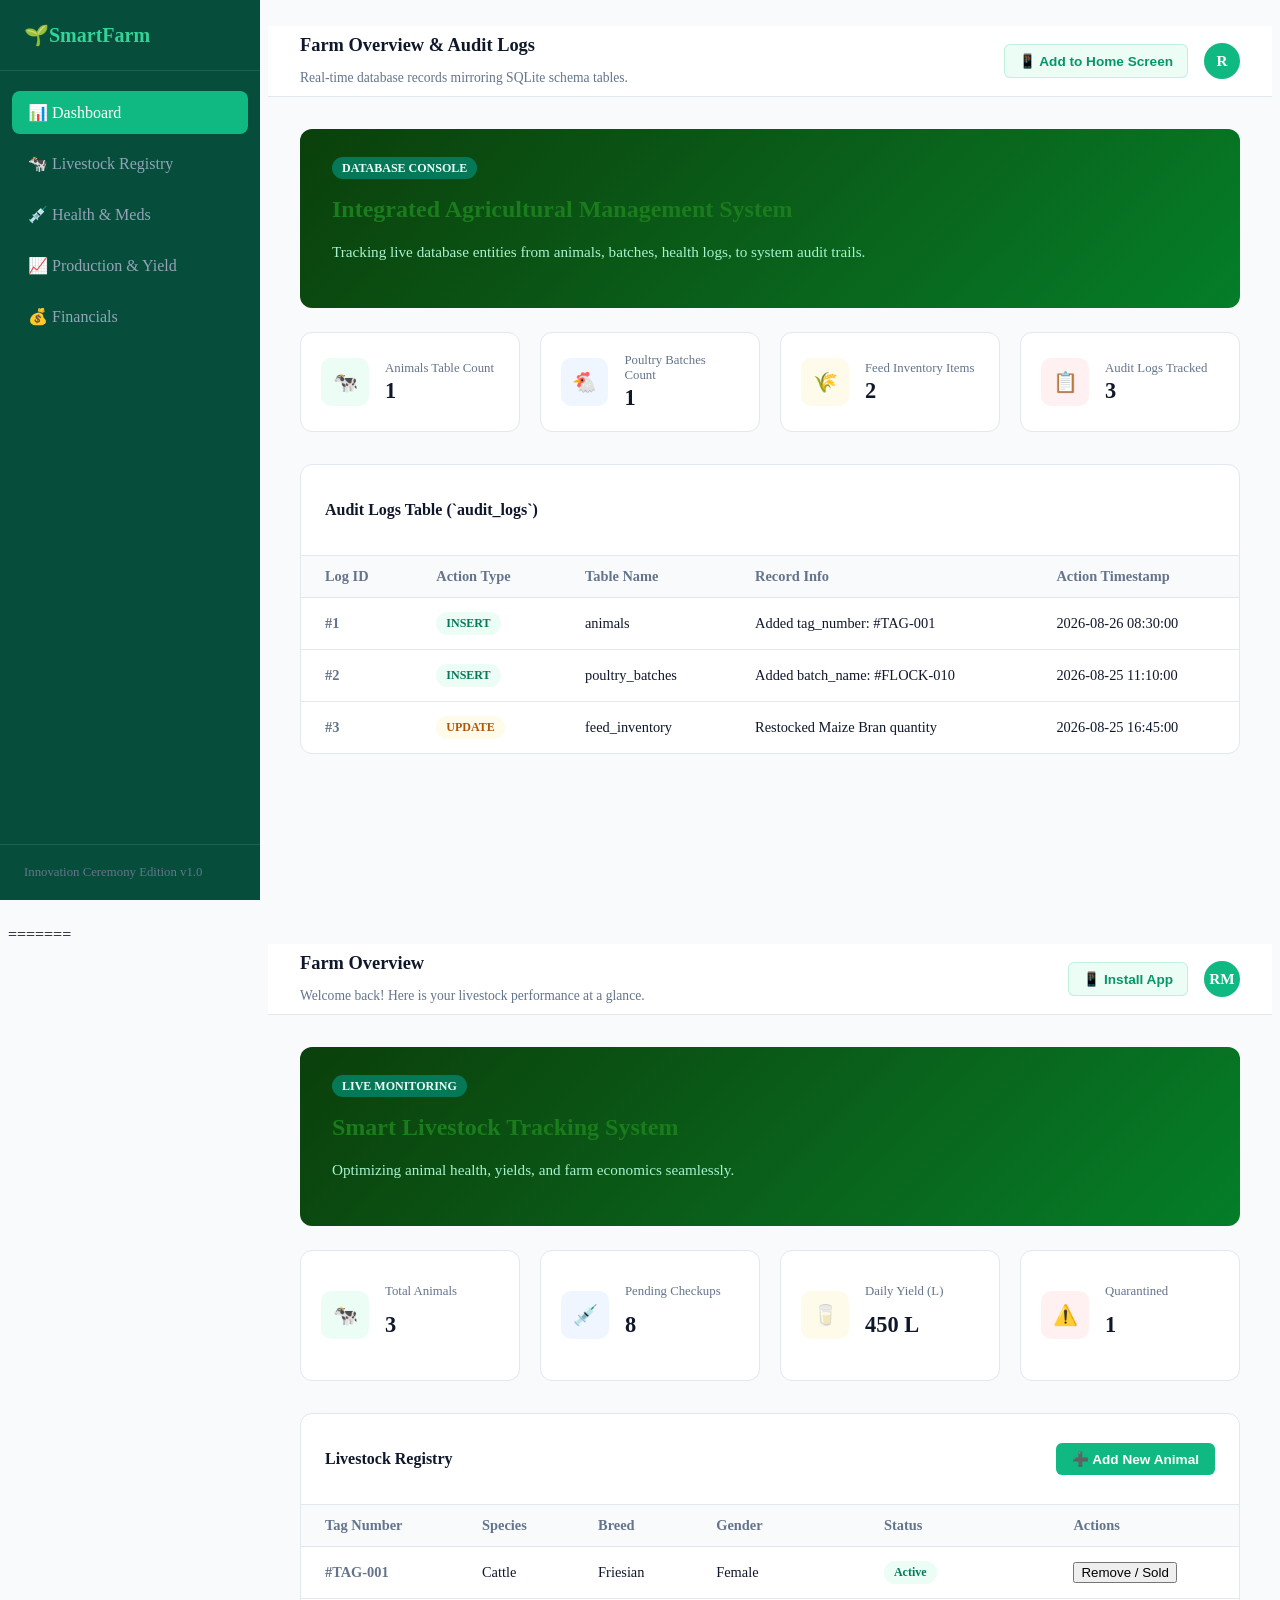
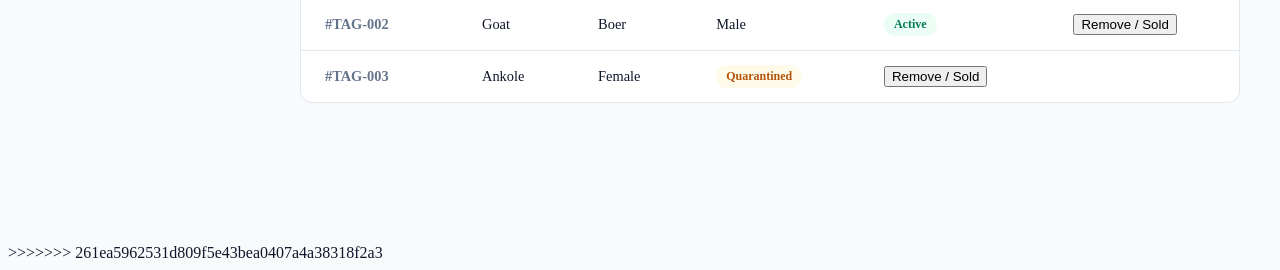
==== commit 4388cb74: "Resolve merge conflict and update green theme" ====
--- a/index.html
+++ b/index.html
@@ -1,3 +1,4 @@
+<<<<<<< HEAD
 <!DOCTYPE html>
 <html lang="en">
 <head>
@@ -671,4 +672,260 @@
         }
     </script>
 </body>
+=======
+<!DOCTYPE html>
+<html lang="en">
+<head>
+    <meta charset="UTF-8">
+    <meta name="viewport" content="width=device-width, initial-scale=1.0">
+    <title>SmartFarm - Animal Management System</title>
+    <link rel="stylesheet" href="style.css">
+</head>
+<body>
+
+    <!-- APP CONTAINER -->
+    <div class="app-container">
+
+        <!-- SIDEBAR NAVIGATION -->
+        <aside class="sidebar">
+            <div class="sidebar-brand">
+                🌱 <span>SmartFarm</span>
+            </div>
+            <nav class="sidebar-nav">
+                <a href="#" class="nav-link active">📊 Dashboard</a>
+                <a href="#" class="nav-link">🐄 Livestock Registry</a>
+                <a href="#" class="nav-link">💉 Health & Meds</a>
+                <a href="#" class="nav-link">📈 Production & Yield</a>
+                <a href="#" class="nav-link">💰 Financials</a>
+            </nav>
+            <div class="sidebar-footer">
+                Innovation Ceremony Edition v1.0
+            </div>
+        </aside>
+
+        <!-- MAIN CONTENT AREA -->
+        <div class="main-content">
+            
+            <!-- TOP HEADER -->
+            <header class="top-header">
+                <div>
+                    <h1>Farm Overview</h1>
+                    <p>Welcome back! Here is your livestock performance at a glance.</p>
+                </div>
+                <div class="header-actions">
+                    <button onclick="alert('PWA Ready: You can add this to your home screen!')" class="btn-install">
+                        📱 Install App
+                    </button>
+                    <div class="user-avatar">
+                        RM
+                    </div>
+                </div>
+            </header>
+
+            <!-- DASHBOARD BODY -->
+            <main class="dashboard-body">
+                
+                <!-- HERO BANNER -->
+                <div class="hero-banner">
+                    <div class="hero-content">
+                        <span class="badge">Live Monitoring</span>
+                        <h2>Smart Livestock Tracking System</h2>
+                        <p>Optimizing animal health, yields, and farm economics seamlessly.</p>
+                    </div>
+                </div>
+
+                <!-- STATS GRID -->
+                <div class="stats-grid">
+                    <div class="stat-card">
+                        <div class="stat-icon emerald">🐄</div>
+                        <div>
+                            <p class="stat-label">Total Animals</p>
+                            <h3 id="total-count" class="stat-value">3</h3>
+                        </div>
+                    </div>
+                    <div class="stat-card">
+                        <div class="stat-icon blue">💉</div>
+                        <div>
+                            <p class="stat-label">Pending Checkups</p>
+                            <h3 class="stat-value">8</h3>
+                        </div>
+                    </div>
+                    <div class="stat-card">
+                        <div class="stat-icon amber">🥛</div>
+                        <div>
+                            <p class="stat-label">Daily Yield (L)</p>
+                            <h3 class="stat-value">450 L</h3>
+                        </div>
+                    </div>
+                    <div class="stat-card">
+                        <div class="stat-icon rose">⚠️</div>
+                        <div>
+                            <p class="stat-label">Quarantined</p>
+                            <h3 class="stat-value">1</h3>
+                        </div>
+                    </div>
+                </div>
+
+                <!-- LIVESTOCK TABLE SECTION -->
+                <div class="table-card">
+                    <div class="table-header">
+                        <h3>Livestock Registry</h3>
+                        <button onclick="openModal()" class="btn-primary">
+                            ➕ Add New Animal
+                        </button>
+                    </div>
+                    <div class="table-responsive">
+                        <table>
+                            <thead>
+                                <tr>
+                                    <th>Tag Number</th>
+                                    <th>Species</th>
+                                    <th>Breed</th>
+                                    <th>Gender</th>
+                                    <th>Status</th>
+                                    <th class="text-right">Actions</th>
+                                </tr>
+                            </thead>
+                            <tbody id="animal-table-body">
+                                <tr>
+                                    <td class="font-bold">#TAG-001</td>
+                                    <td>Cattle</td>
+                                    <td>Friesian</td>
+                                    <td>Female</td>
+                                    <td><span class="status-badge emerald">Active</span></td>
+                                    <td class="text-right">
+                                        <button onclick="deleteRow(this)" class="btn-danger">Remove / Sold</button>
+                                    </td>
+                                </tr>
+                                <tr>
+                                    <td class="font-bold">#TAG-002</td>
+                                    <td>Goat</td>
+                                    <td>Boer</td>
+                                    <td>Male</td>
+                                    <td><span class="status-badge emerald">Active</span></td>
+                                    <td class="text-right">
+                                        <button onclick="deleteRow(this)" class="btn-danger">Remove / Sold</button>
+                                    </td>
+                                </tr>
+                                <tr>
+                                    <td class="font-bold">#TAG-003</td>
+                                    <td>Ankole</td>
+                                    <td>Female</td>
+                                    <td><span class="status-badge amber">Quarantined</span></td>
+                                    <td class="text-right">
+                                        <button onclick="deleteRow(this)" class="btn-danger">Remove / Sold</button>
+                                    </td>
+                                </tr>
+                            </tbody>
+                        </table>
+                    </div>
+                </div>
+
+            </main>
+        </div>
+    </div>
+
+    <!-- ADD ANIMAL MODAL FORM -->
+    <div id="animalModal" class="modal-overlay hidden">
+        <div class="modal-box">
+            <h3>Register New Animal</h3>
+            <form id="animalForm" onsubmit="addAnimal(event)">
+                <div class="form-group">
+                    <label>Tag Number</label>
+                    <input type="text" id="tag" required placeholder="e.g. #TAG-004">
+                </div>
+                <div class="form-group">
+                    <label>Species</label>
+                    <select id="species">
+                        <option value="Cattle">Cattle</option>
+                        <option value="Goat">Goat</option>
+                        <option value="Sheep">Sheep</option>
+                        <option value="Pig">Pig</option>
+                    </select>
+                </div>
+                <div class="form-group">
+                    <label>Breed</label>
+                    <input type="text" id="breed" required placeholder="e.g. Jersey, Boer">
+                </div>
+                <div class="form-group">
+                    <label>Gender</label>
+                    <select id="gender">
+                        <option value="Female">Female</option>
+                        <option value="Male">Male</option>
+                    </select>
+                </div>
+                <div class="form-group">
+                    <label>Status</label>
+                    <select id="status">
+                        <option value="Active">Active</option>
+                        <option value="Quarantined">Quarantined</option>
+                        <option value="Sold">Sold</option>
+                    </select>
+                </div>
+                <div class="modal-actions">
+                    <button type="button" onclick="closeModal()" class="btn-secondary">Cancel</button>
+                    <button type="submit" class="btn-primary">Save Animal</button>
+                </div>
+            </form>
+        </div>
+    </div>
+
+    <!-- JAVASCRIPT LOGIC -->
+    <script>
+        const modal = document.getElementById('animalModal');
+
+        function openModal() {
+            modal.classList.remove('hidden');
+        }
+
+        function closeModal() {
+            modal.classList.add('hidden');
+        }
+
+        function addAnimal(event) {
+            event.preventDefault();
+
+            const tag = document.getElementById('tag').value;
+            const species = document.getElementById('species').value;
+            const breed = document.getElementById('breed').value;
+            const gender = document.getElementById('gender').value;
+            const status = document.getElementById('status').value;
+
+            let badgeClass = "emerald";
+            if(status === 'Quarantined') badgeClass = "amber";
+            if(status === 'Sold') badgeClass = "gray";
+
+            const tableBody = document.getElementById('animal-table-body');
+            const newRow = document.createElement('tr');
+            newRow.innerHTML = `
+                <td class="font-bold">${tag}</td>
+                <td>${species}</td>
+                <td>${breed}</td>
+                <td>${gender}</td>
+                <td><span class="status-badge ${badgeClass}">${status}</span></td>
+                <td class="text-right">
+                    <button onclick="deleteRow(this)" class="btn-danger">Remove / Sold</button>
+                </td>
+            `;
+
+            tableBody.prepend(newRow);
+            updateCount(1);
+            document.getElementById('animalForm').reset();
+            closeModal();
+        }
+
+        function deleteRow(button) {
+            const row = button.closest('tr');
+            row.remove();
+            updateCount(-1);
+        }
+
+        function updateCount(change) {
+            const countEl = document.getElementById('total-count');
+            let current = parseInt(countEl.innerText);
+            countEl.innerText = current + change;
+        }
+    </script>
+</body>
+>>>>>>> 261ea5962531d809f5e43bea0407a4a38318f2a3
 </html>
--- a/style.css
+++ b/style.css
@@ -1,3 +1,4 @@
+<<<<<<< HEAD
 /* --- CSS RESET & VARIABLES --- */
 * {
     box-sizing: border-box;
@@ -425,4 +426,382 @@
     .dashboard-body {
         padding: 16px;
     }
+=======
+* {
+    box-sizing: border-box;
+    margin: 0;
+    padding: 0;
+}
+
+body {
+    font-family: 'Segoe UI', Tahoma, Geneva, Verdana, sans-serif;
+    background-color: #f9fafb;
+    color: #1f2937;
+}
+
+/* Layout */
+.app-container {
+    display: flex;
+    height: 100vh;
+    overflow: hidden;
+}
+
+/* Sidebar */
+.sidebar {
+    width: 260px;
+    background-color: #064e3b;
+    color: white;
+    display: flex;
+    flex-direction: column;
+}
+
+.sidebar-brand {
+    padding: 24px;
+    font-size: 1.25rem;
+    font-weight: bold;
+    letter-spacing: 0.05em;
+    display: flex;
+    align-items: center;
+    gap: 8px;
+}
+
+.sidebar-nav {
+    padding: 16px;
+    flex: 1;
+    display: flex;
+    flex-direction: column;
+    gap: 8px;
+}
+
+.nav-link {
+    display: flex;
+    align-items: center;
+    gap: 12px;
+    padding: 12px 16px;
+    color: #a7f3d0;
+    text-decoration: none;
+    border-radius: 12px;
+    font-weight: 500;
+    transition: background 0.2s;
+}
+
+.nav-link:hover, .nav-link.active {
+    background-color: #047857;
+    color: white;
+}
+
+.sidebar-footer {
+    padding: 16px;
+    border-top: 1px solid #065f46;
+    font-size: 0.75rem;
+    color: #6ee7b7;
+    text-align: center;
+}
+
+/* Main Content */
+.main-content {
+    flex: 1;
+    display: flex;
+    flex-direction: column;
+    overflow-y: auto;
+}
+
+.top-header {
+    background: white;
+    padding: 20px 32px;
+    display: flex;
+    justify-content: space-between;
+    align-items: center;
+    box-shadow: 0 1px 2px rgba(0,0,0,0.05);
+}
+
+.top-header h1 {
+    font-size: 1.5rem;
+    color: #111827;
+}
+
+.top-header p {
+    font-size: 0.875rem;
+    color: #6b7280;
+    margin-top: 2px;
+}
+
+.header-actions {
+    display: flex;
+    align-items: center;
+    gap: 16px;
+}
+
+.user-avatar {
+    width: 40px;
+    height: 40px;
+    border-radius: 50%;
+    background-color: #d1fae5;
+    color: #065f46;
+    display: flex;
+    align-items: center;
+    justify-content: center;
+    font-weight: bold;
+}
+
+/* Dashboard Body */
+.dashboard-body {
+    padding: 32px;
+    display: flex;
+    flex-direction: column;
+    gap: 32px;
+}
+
+/* Hero Banner */
+.hero-banner {
+    background-color: #064e3b;
+    background-image: linear-gradient(rgba(6, 78, 59, 0.9), rgba(6, 78, 59, 0.9)), url('https://images.unsplash.com/photo-1500595046743-cd271d694d30?auto=format&fit=crop&w=1200&q=80');
+    background-size: cover;
+    background-position: center;
+    border-radius: 16px;
+    padding: 32px;
+    color: white;
+    box-shadow: 0 4px 6px -1px rgba(0, 0, 0, 0.1);
+}
+
+.badge {
+    background-color: #10b981;
+    font-size: 0.75rem;
+    font-weight: 600;
+    padding: 4px 12px;
+    border-radius: 9999px;
+    text-transform: uppercase;
+    letter-spacing: 0.05em;
+}
+
+.hero-banner h2 {
+    font-size: 1.875rem;
+    margin-top: 8px;
+}
+
+.hero-banner p {
+    font-size: 0.875rem;
+    color: #d1fae5;
+    margin-top: 4px;
+}
+
+/* Stats Grid */
+.stats-grid {
+    display: grid;
+    grid-template-columns: repeat(auto-fit, minmax(220px, 1fr));
+    gap: 24px;
+}
+
+.stat-card {
+    background: white;
+    padding: 24px;
+    border-radius: 16px;
+    box-shadow: 0 1px 3px rgba(0,0,0,0.05);
+    border: 1px solid #f3f4f6;
+    display: flex;
+    align-items: center;
+    gap: 16px;
+}
+
+.stat-icon {
+    padding: 16px;
+    border-radius: 12px;
+    font-size: 1.5rem;
+}
+
+.stat-icon.emerald { background-color: #ecfdf5; color: #059669; }
+.stat-icon.blue { background-color: #eff6ff; color: #2563eb; }
+.stat-icon.amber { background-color: #fffbeb; color: #d97706; }
+.stat-icon.rose { background-color: #fff1f2; color: #e11d48; }
+
+.stat-label {
+    font-size: 0.875rem;
+    color: #6b7280;
+    font-weight: 500;
+}
+
+.stat-value {
+    font-size: 1.5rem;
+    font-weight: bold;
+    color: #111827;
+    margin-top: 2px;
+}
+
+/* Tables */
+.table-card {
+    background: white;
+    border-radius: 16px;
+    box-shadow: 0 1px 3px rgba(0,0,0,0.05);
+    border: 1px solid #f3f4f6;
+    padding: 24px;
+}
+
+.table-header {
+    display: flex;
+    justify-content: space-between;
+    align-items: center;
+    margin-bottom: 24px;
+}
+
+.table-header h3 {
+    font-size: 1.125rem;
+    color: #111827;
+}
+
+.table-responsive {
+    overflow-x: auto;
+}
+
+table {
+    width: 100%;
+    border-collapse: collapse;
+    text-align: left;
+}
+
+th {
+    padding-bottom: 12px;
+    font-size: 0.75rem;
+    font-weight: 600;
+    color: #9ca3af;
+    text-transform: uppercase;
+    letter-spacing: 0.05em;
+    border-bottom: 1px solid #f3f4f6;
+}
+
+td {
+    padding: 16px 0;
+    font-size: 0.875rem;
+    border-bottom: 1px solid #f3f4f6;
+}
+
+tr:hover td {
+    background-color: #f9fafb;
+}
+
+.font-bold { font-weight: 600; color: #111827; }
+.text-right { text-align: right; }
+
+/* Status Badges */
+.status-badge {
+    padding: 4px 12px;
+    border-radius: 9999px;
+    font-size: 0.75rem;
+    font-weight: 500;
+}
+.status-badge.emerald { background-color: #ecfdf5; color: #047857; }
+.status-badge.amber { background-color: #fffbeb; color: #b45309; }
+.status-badge.gray { background-color: #f3f4f6; color: #4b5563; }
+
+/* Buttons */
+.btn-primary {
+    background-color: #059669;
+    color: white;
+    border: none;
+    padding: 10px 16px;
+    border-radius: 12px;
+    font-size: 0.875rem;
+    font-weight: 500;
+    cursor: pointer;
+    transition: background 0.2s;
+    box-shadow: 0 1px 2px rgba(0,0,0,0.05);
+}
+.btn-primary:hover { background-color: #047857; }
+
+.btn-install {
+    background-color: #059669;
+    color: white;
+    border: none;
+    padding: 8px 16px;
+    border-radius: 12px;
+    font-size: 0.875rem;
+    font-weight: 500;
+    cursor: pointer;
+}
+
+.btn-secondary {
+    background-color: #f3f4f6;
+    color: #4b5563;
+    border: none;
+    padding: 10px 16px;
+    border-radius: 12px;
+    font-size: 0.875rem;
+    font-weight: 500;
+    cursor: pointer;
+}
+.btn-secondary:hover { background-color: #e5e7eb; }
+
+.btn-danger {
+    background-color: #fff1f2;
+    color: #e11d48;
+    border: none;
+    padding: 6px 12px;
+    border-radius: 8px;
+    font-size: 0.75rem;
+    font-weight: 500;
+    cursor: pointer;
+}
+.btn-danger:hover { color: #be123c; }
+
+/* Modal */
+.modal-overlay {
+    position: fixed;
+    inset: 0;
+    background-color: rgba(0, 0, 0, 0.5);
+    display: flex;
+    align-items: center;
+    justify-content: center;
+    z-index: 50;
+}
+
+.modal-overlay.hidden { display: none; }
+
+.modal-box {
+    background: white;
+    border-radius: 16px;
+    width: 100%;
+    max-width: 440px;
+    padding: 24px;
+    box-shadow: 0 20px 25px -5px rgba(0,0,0,0.1);
+}
+
+.modal-box h3 {
+    font-size: 1.25rem;
+    margin-bottom: 16px;
+    color: #111827;
+}
+
+.form-group {
+    margin-bottom: 16px;
+}
+
+.form-group label {
+    display: block;
+    font-size: 0.75rem;
+    font-weight: 600;
+    color: #4b5563;
+    text-transform: uppercase;
+    margin-bottom: 6px;
+    letter-spacing: 0.05em;
+}
+
+.form-group input, .form-group select {
+    width: 100%;
+    border: 1px solid #e5e7eb;
+    border-radius: 12px;
+    padding: 10px 14px;
+    font-size: 0.875rem;
+    outline: none;
+}
+
+.form-group input:focus, .form-group select:focus {
+    border-color: #059669;
+    box-shadow: 0 0 0 2px rgba(5, 150, 105, 0.2);
+}
+
+.modal-actions {
+    display: flex;
+    justify-content: flex-end;
+    gap: 12px;
+    margin-top: 24px;
+>>>>>>> 261ea5962531d809f5e43bea0407a4a38318f2a3
 }
--- a/style.css
+++ b/style.css
@@ -1,3 +1,4 @@
+<<<<<<< HEAD
 /* --- CSS RESET & VARIABLES --- */
 * {
     box-sizing: border-box;
@@ -425,4 +426,382 @@
     .dashboard-body {
         padding: 16px;
     }
+=======
+* {
+    box-sizing: border-box;
+    margin: 0;
+    padding: 0;
+}
+
+body {
+    font-family: 'Segoe UI', Tahoma, Geneva, Verdana, sans-serif;
+    background-color: #f9fafb;
+    color: #1f2937;
+}
+
+/* Layout */
+.app-container {
+    display: flex;
+    height: 100vh;
+    overflow: hidden;
+}
+
+/* Sidebar */
+.sidebar {
+    width: 260px;
+    background-color: #064e3b;
+    color: white;
+    display: flex;
+    flex-direction: column;
+}
+
+.sidebar-brand {
+    padding: 24px;
+    font-size: 1.25rem;
+    font-weight: bold;
+    letter-spacing: 0.05em;
+    display: flex;
+    align-items: center;
+    gap: 8px;
+}
+
+.sidebar-nav {
+    padding: 16px;
+    flex: 1;
+    display: flex;
+    flex-direction: column;
+    gap: 8px;
+}
+
+.nav-link {
+    display: flex;
+    align-items: center;
+    gap: 12px;
+    padding: 12px 16px;
+    color: #a7f3d0;
+    text-decoration: none;
+    border-radius: 12px;
+    font-weight: 500;
+    transition: background 0.2s;
+}
+
+.nav-link:hover, .nav-link.active {
+    background-color: #047857;
+    color: white;
+}
+
+.sidebar-footer {
+    padding: 16px;
+    border-top: 1px solid #065f46;
+    font-size: 0.75rem;
+    color: #6ee7b7;
+    text-align: center;
+}
+
+/* Main Content */
+.main-content {
+    flex: 1;
+    display: flex;
+    flex-direction: column;
+    overflow-y: auto;
+}
+
+.top-header {
+    background: white;
+    padding: 20px 32px;
+    display: flex;
+    justify-content: space-between;
+    align-items: center;
+    box-shadow: 0 1px 2px rgba(0,0,0,0.05);
+}
+
+.top-header h1 {
+    font-size: 1.5rem;
+    color: #111827;
+}
+
+.top-header p {
+    font-size: 0.875rem;
+    color: #6b7280;
+    margin-top: 2px;
+}
+
+.header-actions {
+    display: flex;
+    align-items: center;
+    gap: 16px;
+}
+
+.user-avatar {
+    width: 40px;
+    height: 40px;
+    border-radius: 50%;
+    background-color: #d1fae5;
+    color: #065f46;
+    display: flex;
+    align-items: center;
+    justify-content: center;
+    font-weight: bold;
+}
+
+/* Dashboard Body */
+.dashboard-body {
+    padding: 32px;
+    display: flex;
+    flex-direction: column;
+    gap: 32px;
+}
+
+/* Hero Banner */
+.hero-banner {
+    background-color: #064e3b;
+    background-image: linear-gradient(rgba(6, 78, 59, 0.9), rgba(6, 78, 59, 0.9)), url('https://images.unsplash.com/photo-1500595046743-cd271d694d30?auto=format&fit=crop&w=1200&q=80');
+    background-size: cover;
+    background-position: center;
+    border-radius: 16px;
+    padding: 32px;
+    color: white;
+    box-shadow: 0 4px 6px -1px rgba(0, 0, 0, 0.1);
+}
+
+.badge {
+    background-color: #10b981;
+    font-size: 0.75rem;
+    font-weight: 600;
+    padding: 4px 12px;
+    border-radius: 9999px;
+    text-transform: uppercase;
+    letter-spacing: 0.05em;
+}
+
+.hero-banner h2 {
+    font-size: 1.875rem;
+    margin-top: 8px;
+}
+
+.hero-banner p {
+    font-size: 0.875rem;
+    color: #d1fae5;
+    margin-top: 4px;
+}
+
+/* Stats Grid */
+.stats-grid {
+    display: grid;
+    grid-template-columns: repeat(auto-fit, minmax(220px, 1fr));
+    gap: 24px;
+}
+
+.stat-card {
+    background: white;
+    padding: 24px;
+    border-radius: 16px;
+    box-shadow: 0 1px 3px rgba(0,0,0,0.05);
+    border: 1px solid #f3f4f6;
+    display: flex;
+    align-items: center;
+    gap: 16px;
+}
+
+.stat-icon {
+    padding: 16px;
+    border-radius: 12px;
+    font-size: 1.5rem;
+}
+
+.stat-icon.emerald { background-color: #ecfdf5; color: #059669; }
+.stat-icon.blue { background-color: #eff6ff; color: #2563eb; }
+.stat-icon.amber { background-color: #fffbeb; color: #d97706; }
+.stat-icon.rose { background-color: #fff1f2; color: #e11d48; }
+
+.stat-label {
+    font-size: 0.875rem;
+    color: #6b7280;
+    font-weight: 500;
+}
+
+.stat-value {
+    font-size: 1.5rem;
+    font-weight: bold;
+    color: #111827;
+    margin-top: 2px;
+}
+
+/* Tables */
+.table-card {
+    background: white;
+    border-radius: 16px;
+    box-shadow: 0 1px 3px rgba(0,0,0,0.05);
+    border: 1px solid #f3f4f6;
+    padding: 24px;
+}
+
+.table-header {
+    display: flex;
+    justify-content: space-between;
+    align-items: center;
+    margin-bottom: 24px;
+}
+
+.table-header h3 {
+    font-size: 1.125rem;
+    color: #111827;
+}
+
+.table-responsive {
+    overflow-x: auto;
+}
+
+table {
+    width: 100%;
+    border-collapse: collapse;
+    text-align: left;
+}
+
+th {
+    padding-bottom: 12px;
+    font-size: 0.75rem;
+    font-weight: 600;
+    color: #9ca3af;
+    text-transform: uppercase;
+    letter-spacing: 0.05em;
+    border-bottom: 1px solid #f3f4f6;
+}
+
+td {
+    padding: 16px 0;
+    font-size: 0.875rem;
+    border-bottom: 1px solid #f3f4f6;
+}
+
+tr:hover td {
+    background-color: #f9fafb;
+}
+
+.font-bold { font-weight: 600; color: #111827; }
+.text-right { text-align: right; }
+
+/* Status Badges */
+.status-badge {
+    padding: 4px 12px;
+    border-radius: 9999px;
+    font-size: 0.75rem;
+    font-weight: 500;
+}
+.status-badge.emerald { background-color: #ecfdf5; color: #047857; }
+.status-badge.amber { background-color: #fffbeb; color: #b45309; }
+.status-badge.gray { background-color: #f3f4f6; color: #4b5563; }
+
+/* Buttons */
+.btn-primary {
+    background-color: #059669;
+    color: white;
+    border: none;
+    padding: 10px 16px;
+    border-radius: 12px;
+    font-size: 0.875rem;
+    font-weight: 500;
+    cursor: pointer;
+    transition: background 0.2s;
+    box-shadow: 0 1px 2px rgba(0,0,0,0.05);
+}
+.btn-primary:hover { background-color: #047857; }
+
+.btn-install {
+    background-color: #059669;
+    color: white;
+    border: none;
+    padding: 8px 16px;
+    border-radius: 12px;
+    font-size: 0.875rem;
+    font-weight: 500;
+    cursor: pointer;
+}
+
+.btn-secondary {
+    background-color: #f3f4f6;
+    color: #4b5563;
+    border: none;
+    padding: 10px 16px;
+    border-radius: 12px;
+    font-size: 0.875rem;
+    font-weight: 500;
+    cursor: pointer;
+}
+.btn-secondary:hover { background-color: #e5e7eb; }
+
+.btn-danger {
+    background-color: #fff1f2;
+    color: #e11d48;
+    border: none;
+    padding: 6px 12px;
+    border-radius: 8px;
+    font-size: 0.75rem;
+    font-weight: 500;
+    cursor: pointer;
+}
+.btn-danger:hover { color: #be123c; }
+
+/* Modal */
+.modal-overlay {
+    position: fixed;
+    inset: 0;
+    background-color: rgba(0, 0, 0, 0.5);
+    display: flex;
+    align-items: center;
+    justify-content: center;
+    z-index: 50;
+}
+
+.modal-overlay.hidden { display: none; }
+
+.modal-box {
+    background: white;
+    border-radius: 16px;
+    width: 100%;
+    max-width: 440px;
+    padding: 24px;
+    box-shadow: 0 20px 25px -5px rgba(0,0,0,0.1);
+}
+
+.modal-box h3 {
+    font-size: 1.25rem;
+    margin-bottom: 16px;
+    color: #111827;
+}
+
+.form-group {
+    margin-bottom: 16px;
+}
+
+.form-group label {
+    display: block;
+    font-size: 0.75rem;
+    font-weight: 600;
+    color: #4b5563;
+    text-transform: uppercase;
+    margin-bottom: 6px;
+    letter-spacing: 0.05em;
+}
+
+.form-group input, .form-group select {
+    width: 100%;
+    border: 1px solid #e5e7eb;
+    border-radius: 12px;
+    padding: 10px 14px;
+    font-size: 0.875rem;
+    outline: none;
+}
+
+.form-group input:focus, .form-group select:focus {
+    border-color: #059669;
+    box-shadow: 0 0 0 2px rgba(5, 150, 105, 0.2);
+}
+
+.modal-actions {
+    display: flex;
+    justify-content: flex-end;
+    gap: 12px;
+    margin-top: 24px;
+>>>>>>> 261ea5962531d809f5e43bea0407a4a38318f2a3
 }
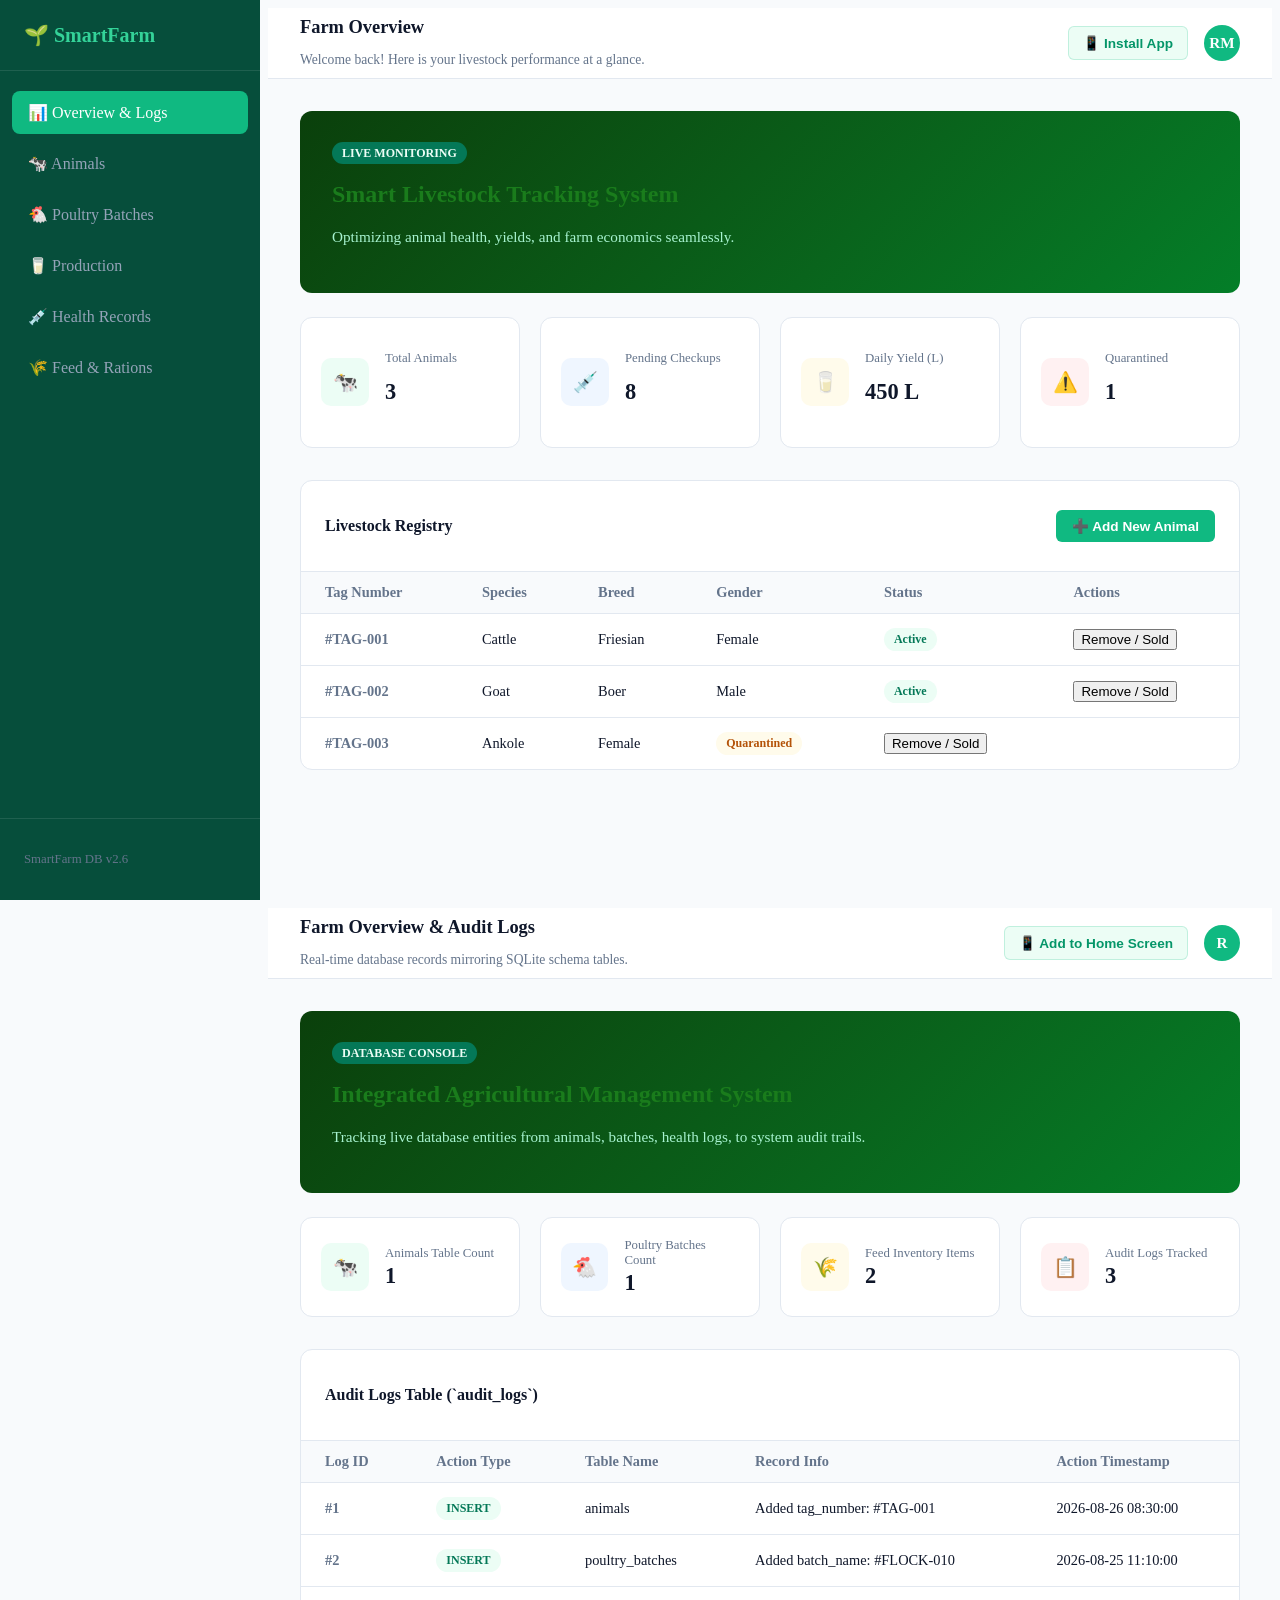
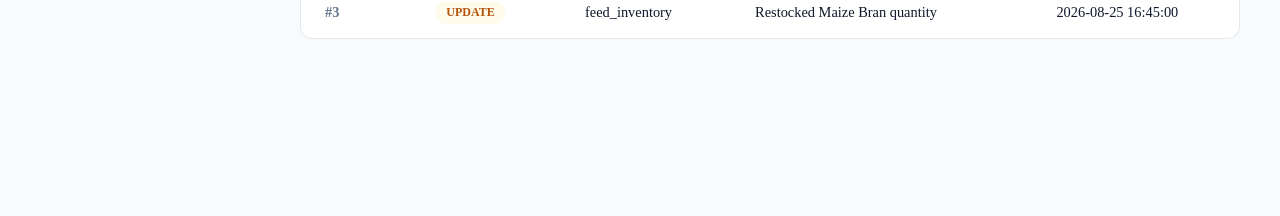
==== commit dd7e4f87: "Resolved merge conflict" ====
--- a/index.html
+++ b/index.html
@@ -1,678 +1,3 @@
-<<<<<<< HEAD
-<!DOCTYPE html>
-<html lang="en">
-<head>
-    <meta charset="UTF-8">
-    <meta name="viewport" content="width=device-width, initial-scale=1.0">
-    <title>SmartFarm DB Console</title>
-    <link rel="stylesheet" href="style.css">
-</head>
-<body>
-
-    <div class="app-container">
-        <!-- SIDEBAR / RESPONSIVE TOP NAV DRAWER -->
-        <aside class="sidebar">
-            <div class="sidebar-brand">
-                🌱 SmartFarm
-            </div>
-            <nav class="sidebar-nav">
-                <a href="#" class="nav-link active" onclick="switchView('overview', this)">📊 Overview & Logs</a>
-                <a href="#" class="nav-link" onclick="switchView('animals', this)">🐄 Animals</a>
-                <a href="#" class="nav-link" onclick="switchView('poultry', this)">🐔 Poultry Batches</a>
-                <a href="#" class="nav-link" onclick="switchView('production', this)">🥛 Production</a>
-                <a href="#" class="nav-link" onclick="switchView('health', this)">💉 Health Records</a>
-                <a href="#" class="nav-link" onclick="switchView('feeding', this)">🌾 Feed & Rations</a>
-            </nav>
-            <div class="sidebar-footer">
-                <p>SmartFarm DB v2.6</p>
-            </div>
-        </aside>
-
-        <!-- MAIN CONTENT AREA -->
-        <main class="main-content">
-            <!-- TOP HEADER -->
-            <header class="top-header">
-                <div>
-                    <h1 id="view-title">Farm Overview & Audit Logs</h1>
-                    <p id="view-subtitle">Real-time database records mirroring SQLite schema tables.</p>
-                </div>
-                <div class="header-actions">
-                    <button class="btn-install" onclick="triggerInstallPrompt()">📱 Add to Home Screen</button>
-                    <div class="user-avatar" title="Raniah">R</div>
-                </div>
-            </header>
-
-            <!-- DASHBOARD BODY -->
-            <div class="dashboard-body">
-
-                <!-- VIEW 1: OVERVIEW & AUDIT LOGS -->
-                <section id="view-overview" class="view-section">
-                    <div class="hero-banner">
-                        <div class="hero-content">
-                            <span class="badge">Database Console</span>
-                            <h2>Integrated Agricultural Management System</h2>
-                            <p>Tracking live database entities from animals, batches, health logs, to system audit trails.</p>
-                        </div>
-                    </div>
-
-                    <div class="stats-grid">
-                        <div class="stat-card">
-                            <div class="stat-icon emerald">🐄</div>
-                            <div>
-                                <div class="stat-label">Animals Table Count</div>
-                                <div class="stat-value" id="stat-animals">1</div>
-                            </div>
-                        </div>
-                        <div class="stat-card">
-                            <div class="stat-icon blue">🐔</div>
-                            <div>
-                                <div class="stat-label">Poultry Batches Count</div>
-                                <div class="stat-value" id="stat-poultry">1</div>
-                            </div>
-                        </div>
-                        <div class="stat-card">
-                            <div class="stat-icon amber">🌾</div>
-                            <div>
-                                <div class="stat-label">Feed Inventory Items</div>
-                                <div class="stat-value" id="stat-feeds">2</div>
-                            </div>
-                        </div>
-                        <div class="stat-card">
-                            <div class="stat-icon rose">📋</div>
-                            <div>
-                                <div class="stat-label">Audit Logs Tracked</div>
-                                <div class="stat-value" id="stat-logs">3</div>
-                            </div>
-                        </div>
-                    </div>
-
-                    <!-- AUDIT LOGS TABLE -->
-                    <div class="table-card">
-                        <div class="table-header">
-                            <h3>Audit Logs Table (`audit_logs`)</h3>
-                        </div>
-                        <div class="table-responsive">
-                            <table>
-                                <thead>
-                                    <tr>
-                                        <th>Log ID</th>
-                                        <th>Action Type</th>
-                                        <th>Table Name</th>
-                                        <th>Record Info</th>
-                                        <th>Action Timestamp</th>
-                                    </tr>
-                                </thead>
-                                <tbody id="audit-logs-table-body">
-                                    <tr>
-                                        <td class="font-bold">#1</td>
-                                        <td><span class="status-badge emerald">INSERT</span></td>
-                                        <td>animals</td>
-                                        <td>Added tag_number: #TAG-001</td>
-                                        <td>2026-08-26 08:30:00</td>
-                                    </tr>
-                                    <tr>
-                                        <td class="font-bold">#2</td>
-                                        <td><span class="status-badge emerald">INSERT</span></td>
-                                        <td>poultry_batches</td>
-                                        <td>Added batch_name: #FLOCK-010</td>
-                                        <td>2026-08-25 11:10:00</td>
-                                    </tr>
-                                    <tr>
-                                        <td class="font-bold">#3</td>
-                                        <td><span class="status-badge amber">UPDATE</span></td>
-                                        <td>feed_inventory</td>
-                                        <td>Restocked Maize Bran quantity</td>
-                                        <td>2026-08-25 16:45:00</td>
-                                    </tr>
-                                </tbody>
-                            </table>
-                        </div>
-                    </div>
-                </section>
-
-                <!-- VIEW 2: ANIMALS TABLE -->
-                <section id="view-animals" class="view-section hidden">
-                    <div class="table-card">
-                        <div class="table-header">
-                            <h3>Animals Table (`animals`)</h3>
-                            <button onclick="openAnimalModal()" class="btn-primary">➕ Insert Animal Record</button>
-                        </div>
-                        <div class="table-responsive">
-                            <table>
-                                <thead>
-                                    <tr>
-                                        <th>Animal ID</th>
-                                        <th>Tag Number</th>
-                                        <th>Species</th>
-                                        <th>Breed</th>
-                                        <th>Gender</th>
-                                        <th>Purpose</th>
-                                        <th>Birth Date</th>
-                                        <th>Status</th>
-                                    </tr>
-                                </thead>
-                                <tbody id="animals-table-body">
-                                    <tr>
-                                        <td class="font-bold">1</td>
-                                        <td>#TAG-001</td>
-                                        <td>Dairy Cattle</td>
-                                        <td>Ankole-Friesian Cross</td>
-                                        <td>Female</td>
-                                        <td>Milk Production</td>
-                                        <td>2024-05-12</td>
-                                        <td><span class="status-badge emerald">Active</span></td>
-                                    </tr>
-                                </tbody>
-                            </table>
-                        </div>
-                    </div>
-                </section>
-
-                <!-- VIEW 3: POULTRY BATCHES TABLE -->
-                <section id="view-poultry" class="view-section hidden">
-                    <div class="table-card">
-                        <div class="table-header">
-                            <h3>Poultry Batches Table (`poultry_batches`)</h3>
-                            <button onclick="openPoultryModal()" class="btn-primary">➕ Insert Poultry Batch</button>
-                        </div>
-                        <div class="table-responsive">
-                            <table>
-                                <thead>
-                                    <tr>
-                                        <th>Batch ID</th>
-                                        <th>Batch Name</th>
-                                        <th>Breed</th>
-                                        <th>Initial Count</th>
-                                        <th>Current Count</th>
-                                        <th>Purpose</th>
-                                        <th>Arrival Date</th>
-                                        <th>Status</th>
-                                    </tr>
-                                </thead>
-                                <tbody id="poultry-table-body">
-                                    <tr>
-                                        <td class="font-bold">1</td>
-                                        <td>#FLOCK-010</td>
-                                        <td>Isa Brown</td>
-                                        <td>500</td>
-                                        <td>485</td>
-                                        <td>Egg Production</td>
-                                        <td>2025-02-10</td>
-                                        <td><span class="status-badge emerald">Active</span></td>
-                                    </tr>
-                                </tbody>
-                            </table>
-                        </div>
-                    </div>
-                </section>
-
-                <!-- VIEW 4: PRODUCTION RECORDS TABLE -->
-                <section id="view-production" class="view-section hidden">
-                    <div class="table-card">
-                        <div class="table-header">
-                            <h3>Production Records Table (`production_records`)</h3>
-                            <button onclick="openProductionModal()" class="btn-primary">➕ Insert Production Log</button>
-                        </div>
-                        <div class="table-responsive">
-                            <table>
-                                <thead>
-                                    <tr>
-                                        <th>Production ID</th>
-                                        <th>Animal ID / Batch ID</th>
-                                        <th>Metric Type</th>
-                                        <th>Quantity</th>
-                                        <th>Recording Date</th>
-                                    </tr>
-                                </thead>
-                                <tbody id="production-table-body">
-                                    <tr>
-                                        <td class="font-bold">1</td>
-                                        <td>Animal ID: 1 (#TAG-001)</td>
-                                        <td><span class="status-badge emerald">Milk Yield (Liters)</span></td>
-                                        <td>22.5 L</td>
-                                        <td>2026-08-26</td>
-                                    </tr>
-                                    <tr>
-                                        <td class="font-bold">2</td>
-                                        <td>Batch ID: 1 (#FLOCK-010)</td>
-                                        <td><span class="status-badge amber">Egg Output (Crates)</span></td>
-                                        <td>15 Crates</td>
-                                        <td>2026-08-26</td>
-                                    </tr>
-                                </tbody>
-                            </table>
-                        </div>
-                    </div>
-                </section>
-
-                <!-- VIEW 5: HEALTH RECORDS TABLE -->
-                <section id="view-health" class="view-section hidden">
-                    <div class="table-card">
-                        <div class="table-header">
-                            <h3>Health Records Table (`health_records`)</h3>
-                            <button onclick="openHealthModal()" class="btn-primary">➕ Insert Health Log</button>
-                        </div>
-                        <div class="table-responsive">
-                            <table>
-                                <thead>
-                                    <tr>
-                                        <th>Health ID</th>
-                                        <th>Entity (Animal / Batch)</th>
-                                        <th>Event Type</th>
-                                        <th>Description</th>
-                                        <th>Medication Used</th>
-                                        <th>Cost ($)</th>
-                                        <th>Event Date</th>
-                                    </tr>
-                                </thead>
-                                <tbody id="health-table-body">
-                                    <tr>
-                                        <td class="font-bold">1</td>
-                                        <td>Batch ID: 1 (#FLOCK-010)</td>
-                                        <td>Vaccination</td>
-                                        <td>Newcastle Disease prevention</td>
-                                        <td>Oral Vaccine Drops</td>
-                                        <td>$15.00</td>
-                                        <td>2026-08-20</td>
-                                    </tr>
-                                </tbody>
-                            </table>
-                        </div>
-                    </div>
-                </section>
-
-                <!-- VIEW 6: FEED INVENTORY & SCHEDULES TABLES -->
-                <section id="view-feeding" class="view-section hidden">
-                    <div class="table-card" style="margin-bottom: 24px;">
-                        <div class="table-header">
-                            <h3>Feed Inventory Table (`feed_inventory`)</h3>
-                            <button onclick="openFeedModal()" class="btn-primary">➕ Add Feed Item</button>
-                        </div>
-                        <div class="table-responsive">
-                            <table>
-                                <thead>
-                                    <tr>
-                                        <th>Feed ID</th>
-                                        <th>Feed Name</th>
-                                        <th>Category</th>
-                                        <th>Stock Quantity (kg)</th>
-                                        <th>Unit Cost</th>
-                                    </tr>
-                                </thead>
-                                <tbody id="feed-inventory-table-body">
-                                    <tr>
-                                        <td class="font-bold">1</td>
-                                        <td>Dairy Meal Pellets</td>
-                                        <td>Concentrates</td>
-                                        <td>2250 kg (45 Bags)</td>
-                                        <td>$25.00</td>
-                                    </tr>
-                                    <tr>
-                                        <td class="font-bold">2</td>
-                                        <td>Maize Bran</td>
-                                        <td>Energy Feeds</td>
-                                        <td>600 kg (12 Bags)</td>
-                                        <td>$14.00</td>
-                                    </tr>
-                                </tbody>
-                            </table>
-                        </div>
-                    </div>
-
-                    <div class="table-card">
-                        <div class="table-header">
-                            <h3>Feeding Schedules Table (`feeding_schedules`)</h3>
-                            <button onclick="openScheduleModal()" class="btn-primary">➕ Assign Ration</button>
-                        </div>
-                        <div class="table-responsive">
-                            <table>
-                                <thead>
-                                    <tr>
-                                        <th>Ration ID</th>
-                                        <th>Feed ID</th>
-                                        <th>Target Section</th>
-                                        <th>Daily Quantity (kg)</th>
-                                    </tr>
-                                </thead>
-                                <tbody id="feeding-schedule-table-body">
-                                    <tr>
-                                        <td class="font-bold">1</td>
-                                        <td>Feed ID: 1 (Dairy Meal Pellets)</td>
-                                        <td>Cattle Barn A</td>
-                                        <td>45.0 kg</td>
-                                    </tr>
-                                </tbody>
-                            </table>
-                        </div>
-                    </div>
-                </section>
-
-            </div>
-        </main>
-    </div>
-
-    <!-- MODALS FOR DB INSERTIONS -->
-    
-    <!-- ANIMAL MODAL -->
-    <div id="animalModal" class="modal-overlay hidden">
-        <div class="modal-box">
-            <h3>Insert Record into `animals`</h3>
-            <form onsubmit="addAnimalRow(event)">
-                <div class="form-group"><label>Tag Number</label><input type="text" id="anim_tag" required placeholder="#TAG-002"></div>
-                <div class="form-group"><label>Species</label><input type="text" id="anim_species" required placeholder="Dairy Cattle"></div>
-                <div class="form-group"><label>Breed</label><input type="text" id="anim_breed" placeholder="Friesian"></div>
-                <div class="form-group"><label>Gender</label><select id="anim_gender"><option value="Female">Female</option><option value="Male">Male</option></select></div>
-                <div class="form-group"><label>Purpose</label><input type="text" id="anim_purpose" required placeholder="Milk / Breeding"></div>
-                <div class="form-group"><label>Birth Date</label><input type="date" id="anim_dob"></div>
-                <div class="modal-actions">
-                    <button type="button" onclick="closeAnimalModal()" class="btn-secondary">Cancel</button>
-                    <button type="submit" class="btn-primary">Insert Record</button>
-                </div>
-            </form>
-        </div>
-    </div>
-
-    <!-- POULTRY BATCH MODAL -->
-    <div id="poultryModal" class="modal-overlay hidden">
-        <div class="modal-box">
-            <h3>Insert Record into `poultry_batches`</h3>
-            <form onsubmit="addPoultryRow(event)">
-                <div class="form-group"><label>Batch Name</label><input type="text" id="poul_name" required placeholder="#FLOCK-011"></div>
-                <div class="form-group"><label>Breed</label><input type="text" id="poul_breed" placeholder="Broilers"></div>
-                <div class="form-group"><label>Initial Count</label><input type="number" id="poul_initial" required placeholder="200"></div>
-                <div class="form-group"><label>Current Count</label><input type="number" id="poul_current" required placeholder="195"></div>
-                <div class="form-group"><label>Purpose</label><input type="text" id="poul_purpose" required placeholder="Meat Production"></div>
-                <div class="form-group"><label>Arrival Date</label><input type="date" id="poul_date" required></div>
-                <div class="modal-actions">
-                    <button type="button" onclick="closePoultryModal()" class="btn-secondary">Cancel</button>
-                    <button type="submit" class="btn-primary">Insert Record</button>
-                </div>
-            </form>
-        </div>
-    </div>
-
-    <!-- PRODUCTION RECORD MODAL -->
-    <div id="productionModal" class="modal-overlay hidden">
-        <div class="modal-box">
-            <h3>Insert Record into `production_records`</h3>
-            <form onsubmit="addProductionRow(event)">
-                <div class="form-group"><label>Animal ID or Batch ID Reference</label><input type="text" id="prod_ref" required placeholder="Animal ID: 1"></div>
-                <div class="form-group"><label>Metric Type</label><input type="text" id="prod_metric" required placeholder="Milk Yield (Liters)"></div>
-                <div class="form-group"><label>Quantity</label><input type="number" step="0.1" id="prod_qty" required placeholder="20.5"></div>
-                <div class="form-group"><label>Recording Date</label><input type="date" id="prod_date" required></div>
-                <div class="modal-actions">
-                    <button type="button" onclick="closeProductionModal()" class="btn-secondary">Cancel</button>
-                    <button type="submit" class="btn-primary">Insert Record</button>
-                </div>
-            </form>
-        </div>
-    </div>
-
-    <!-- HEALTH RECORD MODAL -->
-    <div id="healthModal" class="modal-overlay hidden">
-        <div class="modal-box">
-            <h3>Insert Record into `health_records`</h3>
-            <form onsubmit="addHealthRow(event)">
-                <div class="form-group"><label>Entity Reference</label><input type="text" id="heal_ref" required placeholder="Animal ID: 1 or Batch ID: 1"></div>
-                <div class="form-group"><label>Event Type</label><input type="text" id="heal_type" required placeholder="Vaccination / Treatment"></div>
-                <div class="form-group"><label>Description</label><input type="text" id="heal_desc" placeholder="Routine checkup"></div>
-                <div class="form-group"><label>Medication Used</label><input type="text" id="heal_med" placeholder="Antibiotic"></div>
-                <div class="form-group"><label>Cost ($)</label><input type="number" step="0.01" id="heal_cost" value="0.00"></div>
-                <div class="form-group"><label>Event Date</label><input type="date" id="heal_date" required></div>
-                <div class="modal-actions">
-                    <button type="button" onclick="closeHealthModal()" class="btn-secondary">Cancel</button>
-                    <button type="submit" class="btn-primary">Insert Record</button>
-                </div>
-            </form>
-        </div>
-    </div>
-
-    <!-- FEED INVENTORY MODAL -->
-    <div id="feedModal" class="modal-overlay hidden">
-        <div class="modal-box">
-            <h3>Insert Record into `feed_inventory`</h3>
-            <form onsubmit="addFeedRow(event)">
-                <div class="form-group"><label>Feed Name</label><input type="text" id="feed_name" required placeholder="Layers Mash"></div>
-                <div class="form-group"><label>Category</label><input type="text" id="feed_cat" required placeholder="Concentrates"></div>
-                <div class="form-group"><label>Stock Quantity (kg)</label><input type="number" step="0.1" id="feed_qty" required placeholder="500"></div>
-                <div class="form-group"><label>Unit Cost ($)</label><input type="number" step="0.01" id="feed_cost" required placeholder="20.00"></div>
-                <div class="modal-actions">
-                    <button type="button" onclick="closeFeedModal()" class="btn-secondary">Cancel</button>
-                    <button type="submit" class="btn-primary">Insert Record</button>
-                </div>
-            </form>
-        </div>
-    </div>
-
-    <!-- FEEDING SCHEDULE MODAL -->
-    <div id="scheduleModal" class="modal-overlay hidden">
-        <div class="modal-box">
-            <h3>Insert Record into `feeding_schedules`</h3>
-            <form onsubmit="addScheduleRow(event)">
-                <div class="form-group"><label>Feed ID Reference</label><input type="number" id="sched_feed_id" required placeholder="1"></div>
-                <div class="form-group"><label>Target Section</label><input type="text" id="sched_section" required placeholder="Poultry House B"></div>
-                <div class="form-group"><label>Daily Quantity (kg)</label><input type="number" step="0.1" id="sched_qty" required placeholder="25.0"></div>
-                <div class="modal-actions">
-                    <button type="button" onclick="closeScheduleModal()" class="btn-secondary">Cancel</button>
-                    <button type="submit" class="btn-primary">Insert Record</button>
-                </div>
-            </form>
-        </div>
-    </div>
-
-    <!-- JAVASCRIPT CONTROLLERS -->
-    <script>
-        function switchView(viewId, element) {
-            document.querySelectorAll('.view-section').forEach(sec => sec.classList.add('hidden'));
-            document.getElementById('view-' + viewId).classList.remove('hidden');
-
-            document.querySelectorAll('.nav-link').forEach(link => link.classList.remove('active'));
-            element.classList.add('active');
-
-            const titles = {
-                'overview': ['Farm Overview & Audit Logs', 'Real-time database records mirroring SQLite schema tables.'],
-                'animals': ['Animals Table Management', 'Direct interface matching the `animals` database table.'],
-                'poultry': ['Poultry Batches Table', 'Direct interface matching the `poultry_batches` database table.'],
-                'production': ['Production Records Table', 'Direct interface matching the `production_records` database table.'],
-                'health': ['Health Records Table', 'Direct interface matching the `health_records` database table.'],
-                'feeding': ['Feed Inventory & Schedules', 'Direct interface matching `feed_inventory` and `feeding_schedules` tables.']
-            };
-
-            document.getElementById('view-title').innerText = titles[viewId][0];
-            document.getElementById('view-subtitle').innerText = titles[viewId][1];
-        }
-
-        function triggerInstallPrompt() {
-            alert("To add SmartFarm DB Console to your Home Screen:\n\n• Mobile: Open browser settings and select 'Add to Home Screen'.\n• Desktop: Click the installation icon in your address bar.");
-        }
-
-        // Modal Open/Close Controls
-        function openAnimalModal() { document.getElementById('animalModal').classList.remove('hidden'); }
-        function closeAnimalModal() { document.getElementById('animalModal').classList.add('hidden'); }
-
-        function openPoultryModal() { document.getElementById('poultryModal').classList.remove('hidden'); document.getElementById('poul_date').valueAsDate = new Date(); }
-        function closePoultryModal() { document.getElementById('poultryModal').classList.add('hidden'); }
-
-        function openProductionModal() { document.getElementById('productionModal').classList.remove('hidden'); document.getElementById('prod_date').valueAsDate = new Date(); }
-        function closeProductionModal() { document.getElementById('productionModal').classList.add('hidden'); }
-
-        function openHealthModal() { document.getElementById('healthModal').classList.remove('hidden'); document.getElementById('heal_date').valueAsDate = new Date(); }
-        function closeHealthModal() { document.getElementById('healthModal').classList.add('hidden'); }
-
-        function openFeedModal() { document.getElementById('feedModal').classList.remove('hidden'); }
-        function closeFeedModal() { document.getElementById('feedModal').classList.add('hidden'); }
-
-        function openScheduleModal() { document.getElementById('scheduleModal').classList.remove('hidden'); }
-        function closeScheduleModal() { document.getElementById('scheduleModal').classList.add('hidden'); }
-
-        // Helper to push audit log entries dynamically
-        function logAuditAction(tableName, recordInfo, actionType = 'INSERT') {
-            const tableBody = document.getElementById('audit-logs-table-body');
-            const logId = tableBody.rows.length + 1;
-            const now = new Date().toISOString().slice(0, 19).replace('T', ' ');
-
-            const newRow = document.createElement('tr');
-            newRow.innerHTML = `
-                <td class="font-bold">#${logId}</td>
-                <td><span class="status-badge emerald">${actionType}</span></td>
-                <td>${tableName}</td>
-                <td>${recordInfo}</td>
-                <td>${now}</td>
-            `;
-            tableBody.prepend(newRow);
-            document.getElementById('stat-logs').innerText = logId;
-        }
-
-        // Table Insertion Handlers
-        function addAnimalRow(event) {
-            event.preventDefault();
-            const tag = document.getElementById('anim_tag').value;
-            const species = document.getElementById('anim_species').value;
-            const breed = document.getElementById('anim_breed').value || '-';
-            const gender = document.getElementById('anim_gender').value;
-            const purpose = document.getElementById('anim_purpose').value;
-            const dob = document.getElementById('anim_dob').value || '-';
-
-            const tbody = document.getElementById('animals-table-body');
-            const id = tbody.rows.length + 1;
-            const tr = document.createElement('tr');
-            tr.innerHTML = `
-                <td class="font-bold">${id}</td>
-                <td>${tag}</td>
-                <td>${species}</td>
-                <td>${breed}</td>
-                <td>${gender}</td>
-                <td>${purpose}</td>
-                <td>${dob}</td>
-                <td><span class="status-badge emerald">Active</span></td>
-            `;
-            tbody.prepend(tr);
-            document.getElementById('stat-animals').innerText = id;
-            logAuditAction('animals', `Inserted tag_number: ${tag}`);
-            closeAnimalModal();
-        }
-
-        function addPoultryRow(event) {
-            event.preventDefault();
-            const name = document.getElementById('poul_name').value;
-            const breed = document.getElementById('poul_breed').value || '-';
-            const initial = document.getElementById('poul_initial').value;
-            const current = document.getElementById('poul_current').value;
-            const purpose = document.getElementById('poul_purpose').value;
-            const date = document.getElementById('poul_date').value;
-
-            const tbody = document.getElementById('poultry-table-body');
-            const id = tbody.rows.length + 1;
-            const tr = document.createElement('tr');
-            tr.innerHTML = `
-                <td class="font-bold">${id}</td>
-                <td>${name}</td>
-                <td>${breed}</td>
-                <td>${initial}</td>
-                <td>${current}</td>
-                <td>${purpose}</td>
-                <td>${date}</td>
-                <td><span class="status-badge emerald">Active</span></td>
-            `;
-            tbody.prepend(tr);
-            document.getElementById('stat-poultry').innerText = id;
-            logAuditAction('poultry_batches', `Inserted batch_name: ${name}`);
-            closePoultryModal();
-        }
-
-        function addProductionRow(event) {
-            event.preventDefault();
-            const ref = document.getElementById('prod_ref').value;
-            const metric = document.getElementById('prod_metric').value;
-            const qty = document.getElementById('prod_qty').value;
-            const date = document.getElementById('prod_date').value;
-
-            const tbody = document.getElementById('production-table-body');
-            const id = tbody.rows.length + 1;
-            const tr = document.createElement('tr');
-            tr.innerHTML = `
-                <td class="font-bold">${id}</td>
-                <td>${ref}</td>
-                <td><span class="status-badge emerald">${metric}</span></td>
-                <td>${qty}</td>
-                <td>${date}</td>
-            `;
-            tbody.prepend(tr);
-            logAuditAction('production_records', `Logged ${metric} quantity: ${qty}`);
-            closeProductionModal();
-        }
-
-        function addHealthRow(event) {
-            event.preventDefault();
-            const ref = document.getElementById('heal_ref').value;
-            const type = document.getElementById('heal_type').value;
-            const desc = document.getElementById('heal_desc').value || '-';
-            const med = document.getElementById('heal_med').value || '-';
-            const cost = document.getElementById('heal_cost').value;
-            const date = document.getElementById('heal_date').value;
-
-            const tbody = document.getElementById('health-table-body');
-            const id = tbody.rows.length + 1;
-            const tr = document.createElement('tr');
-            tr.innerHTML = `
-                <td class="font-bold">${id}</td>
-                <td>${ref}</td>
-                <td>${type}</td>
-                <td>${desc}</td>
-                <td>${med}</td>
-                <td>$${parseFloat(cost).toFixed(2)}</td>
-                <td>${date}</td>
-            `;
-            tbody.prepend(tr);
-            logAuditAction('health_records', `Added health event: ${type} for ${ref}`);
-            closeHealthModal();
-        }
-
-        function addFeedRow(event) {
-            event.preventDefault();
-            const name = document.getElementById('feed_name').value;
-            const cat = document.getElementById('feed_cat').value;
-            const qty = document.getElementById('feed_qty').value;
-            const cost = document.getElementById('feed_cost').value;
-
-            const tbody = document.getElementById('feed-inventory-table-body');
-            const id = tbody.rows.length + 1;
-            const tr = document.createElement('tr');
-            tr.innerHTML = `
-                <td class="font-bold">${id}</td>
-                <td>${name}</td>
-                <td>${cat}</td>
-                <td>${qty} kg</td>
-                <td>$${parseFloat(cost).toFixed(2)}</td>
-            `;
-            tbody.prepend(tr);
-            document.getElementById('stat-feeds').innerText = tbody.rows.length;
-            logAuditAction('feed_inventory', `Added feed item: ${name} (${qty} kg)`);
-            closeFeedModal();
-        }
-
-        function addScheduleRow(event) {
-            event.preventDefault();
-            const feedId = document.getElementById('sched_feed_id').value;
-            const section = document.getElementById('sched_section').value;
-            const qty = document.getElementById('sched_qty').value;
-
-            const tbody = document.getElementById('feeding-schedule-table-body');
-            const id = tbody.rows.length + 1;
-            const tr = document.createElement('tr');
-            tr.innerHTML = `
-                <td class="font-bold">${id}</td>
-                <td>Feed ID: ${feedId}</td>
-                <td>${section}</td>
-                <td>${qty} kg</td>
-            `;
-            tbody.prepend(tr);
-            logAuditAction('feeding_schedules', `Assigned ration to ${section} (${qty} kg)`);
-            closeScheduleModal();
-        }
-    </script>
-</body>
-=======
 <!DOCTYPE html>
 <html lang="en">
 <head>
@@ -927,5 +252,678 @@
         }
     </script>
 </body>
->>>>>>> 261ea5962531d809f5e43bea0407a4a38318f2a3
+</html>
+<!DOCTYPE html>
+<html lang="en">
+<head>
+    <meta charset="UTF-8">
+    <meta name="viewport" content="width=device-width, initial-scale=1.0">
+    <title>SmartFarm DB Console</title>
+    <link rel="stylesheet" href="style.css">
+</head>
+<body>
+
+    <div class="app-container">
+        <!-- SIDEBAR / RESPONSIVE TOP NAV DRAWER -->
+        <aside class="sidebar">
+            <div class="sidebar-brand">
+                🌱 SmartFarm
+            </div>
+            <nav class="sidebar-nav">
+                <a href="#" class="nav-link active" onclick="switchView('overview', this)">📊 Overview & Logs</a>
+                <a href="#" class="nav-link" onclick="switchView('animals', this)">🐄 Animals</a>
+                <a href="#" class="nav-link" onclick="switchView('poultry', this)">🐔 Poultry Batches</a>
+                <a href="#" class="nav-link" onclick="switchView('production', this)">🥛 Production</a>
+                <a href="#" class="nav-link" onclick="switchView('health', this)">💉 Health Records</a>
+                <a href="#" class="nav-link" onclick="switchView('feeding', this)">🌾 Feed & Rations</a>
+            </nav>
+            <div class="sidebar-footer">
+                <p>SmartFarm DB v2.6</p>
+            </div>
+        </aside>
+
+        <!-- MAIN CONTENT AREA -->
+        <main class="main-content">
+            <!-- TOP HEADER -->
+            <header class="top-header">
+                <div>
+                    <h1 id="view-title">Farm Overview & Audit Logs</h1>
+                    <p id="view-subtitle">Real-time database records mirroring SQLite schema tables.</p>
+                </div>
+                <div class="header-actions">
+                    <button class="btn-install" onclick="triggerInstallPrompt()">📱 Add to Home Screen</button>
+                    <div class="user-avatar" title="Raniah">R</div>
+                </div>
+            </header>
+
+            <!-- DASHBOARD BODY -->
+            <div class="dashboard-body">
+
+                <!-- VIEW 1: OVERVIEW & AUDIT LOGS -->
+                <section id="view-overview" class="view-section">
+                    <div class="hero-banner">
+                        <div class="hero-content">
+                            <span class="badge">Database Console</span>
+                            <h2>Integrated Agricultural Management System</h2>
+                            <p>Tracking live database entities from animals, batches, health logs, to system audit trails.</p>
+                        </div>
+                    </div>
+
+                    <div class="stats-grid">
+                        <div class="stat-card">
+                            <div class="stat-icon emerald">🐄</div>
+                            <div>
+                                <div class="stat-label">Animals Table Count</div>
+                                <div class="stat-value" id="stat-animals">1</div>
+                            </div>
+                        </div>
+                        <div class="stat-card">
+                            <div class="stat-icon blue">🐔</div>
+                            <div>
+                                <div class="stat-label">Poultry Batches Count</div>
+                                <div class="stat-value" id="stat-poultry">1</div>
+                            </div>
+                        </div>
+                        <div class="stat-card">
+                            <div class="stat-icon amber">🌾</div>
+                            <div>
+                                <div class="stat-label">Feed Inventory Items</div>
+                                <div class="stat-value" id="stat-feeds">2</div>
+                            </div>
+                        </div>
+                        <div class="stat-card">
+                            <div class="stat-icon rose">📋</div>
+                            <div>
+                                <div class="stat-label">Audit Logs Tracked</div>
+                                <div class="stat-value" id="stat-logs">3</div>
+                            </div>
+                        </div>
+                    </div>
+
+                    <!-- AUDIT LOGS TABLE -->
+                    <div class="table-card">
+                        <div class="table-header">
+                            <h3>Audit Logs Table (`audit_logs`)</h3>
+                        </div>
+                        <div class="table-responsive">
+                            <table>
+                                <thead>
+                                    <tr>
+                                        <th>Log ID</th>
+                                        <th>Action Type</th>
+                                        <th>Table Name</th>
+                                        <th>Record Info</th>
+                                        <th>Action Timestamp</th>
+                                    </tr>
+                                </thead>
+                                <tbody id="audit-logs-table-body">
+                                    <tr>
+                                        <td class="font-bold">#1</td>
+                                        <td><span class="status-badge emerald">INSERT</span></td>
+                                        <td>animals</td>
+                                        <td>Added tag_number: #TAG-001</td>
+                                        <td>2026-08-26 08:30:00</td>
+                                    </tr>
+                                    <tr>
+                                        <td class="font-bold">#2</td>
+                                        <td><span class="status-badge emerald">INSERT</span></td>
+                                        <td>poultry_batches</td>
+                                        <td>Added batch_name: #FLOCK-010</td>
+                                        <td>2026-08-25 11:10:00</td>
+                                    </tr>
+                                    <tr>
+                                        <td class="font-bold">#3</td>
+                                        <td><span class="status-badge amber">UPDATE</span></td>
+                                        <td>feed_inventory</td>
+                                        <td>Restocked Maize Bran quantity</td>
+                                        <td>2026-08-25 16:45:00</td>
+                                    </tr>
+                                </tbody>
+                            </table>
+                        </div>
+                    </div>
+                </section>
+
+                <!-- VIEW 2: ANIMALS TABLE -->
+                <section id="view-animals" class="view-section hidden">
+                    <div class="table-card">
+                        <div class="table-header">
+                            <h3>Animals Table (`animals`)</h3>
+                            <button onclick="openAnimalModal()" class="btn-primary">➕ Insert Animal Record</button>
+                        </div>
+                        <div class="table-responsive">
+                            <table>
+                                <thead>
+                                    <tr>
+                                        <th>Animal ID</th>
+                                        <th>Tag Number</th>
+                                        <th>Species</th>
+                                        <th>Breed</th>
+                                        <th>Gender</th>
+                                        <th>Purpose</th>
+                                        <th>Birth Date</th>
+                                        <th>Status</th>
+                                    </tr>
+                                </thead>
+                                <tbody id="animals-table-body">
+                                    <tr>
+                                        <td class="font-bold">1</td>
+                                        <td>#TAG-001</td>
+                                        <td>Dairy Cattle</td>
+                                        <td>Ankole-Friesian Cross</td>
+                                        <td>Female</td>
+                                        <td>Milk Production</td>
+                                        <td>2024-05-12</td>
+                                        <td><span class="status-badge emerald">Active</span></td>
+                                    </tr>
+                                </tbody>
+                            </table>
+                        </div>
+                    </div>
+                </section>
+
+                <!-- VIEW 3: POULTRY BATCHES TABLE -->
+                <section id="view-poultry" class="view-section hidden">
+                    <div class="table-card">
+                        <div class="table-header">
+                            <h3>Poultry Batches Table (`poultry_batches`)</h3>
+                            <button onclick="openPoultryModal()" class="btn-primary">➕ Insert Poultry Batch</button>
+                        </div>
+                        <div class="table-responsive">
+                            <table>
+                                <thead>
+                                    <tr>
+                                        <th>Batch ID</th>
+                                        <th>Batch Name</th>
+                                        <th>Breed</th>
+                                        <th>Initial Count</th>
+                                        <th>Current Count</th>
+                                        <th>Purpose</th>
+                                        <th>Arrival Date</th>
+                                        <th>Status</th>
+                                    </tr>
+                                </thead>
+                                <tbody id="poultry-table-body">
+                                    <tr>
+                                        <td class="font-bold">1</td>
+                                        <td>#FLOCK-010</td>
+                                        <td>Isa Brown</td>
+                                        <td>500</td>
+                                        <td>485</td>
+                                        <td>Egg Production</td>
+                                        <td>2025-02-10</td>
+                                        <td><span class="status-badge emerald">Active</span></td>
+                                    </tr>
+                                </tbody>
+                            </table>
+                        </div>
+                    </div>
+                </section>
+
+                <!-- VIEW 4: PRODUCTION RECORDS TABLE -->
+                <section id="view-production" class="view-section hidden">
+                    <div class="table-card">
+                        <div class="table-header">
+                            <h3>Production Records Table (`production_records`)</h3>
+                            <button onclick="openProductionModal()" class="btn-primary">➕ Insert Production Log</button>
+                        </div>
+                        <div class="table-responsive">
+                            <table>
+                                <thead>
+                                    <tr>
+                                        <th>Production ID</th>
+                                        <th>Animal ID / Batch ID</th>
+                                        <th>Metric Type</th>
+                                        <th>Quantity</th>
+                                        <th>Recording Date</th>
+                                    </tr>
+                                </thead>
+                                <tbody id="production-table-body">
+                                    <tr>
+                                        <td class="font-bold">1</td>
+                                        <td>Animal ID: 1 (#TAG-001)</td>
+                                        <td><span class="status-badge emerald">Milk Yield (Liters)</span></td>
+                                        <td>22.5 L</td>
+                                        <td>2026-08-26</td>
+                                    </tr>
+                                    <tr>
+                                        <td class="font-bold">2</td>
+                                        <td>Batch ID: 1 (#FLOCK-010)</td>
+                                        <td><span class="status-badge amber">Egg Output (Crates)</span></td>
+                                        <td>15 Crates</td>
+                                        <td>2026-08-26</td>
+                                    </tr>
+                                </tbody>
+                            </table>
+                        </div>
+                    </div>
+                </section>
+
+                <!-- VIEW 5: HEALTH RECORDS TABLE -->
+                <section id="view-health" class="view-section hidden">
+                    <div class="table-card">
+                        <div class="table-header">
+                            <h3>Health Records Table (`health_records`)</h3>
+                            <button onclick="openHealthModal()" class="btn-primary">➕ Insert Health Log</button>
+                        </div>
+                        <div class="table-responsive">
+                            <table>
+                                <thead>
+                                    <tr>
+                                        <th>Health ID</th>
+                                        <th>Entity (Animal / Batch)</th>
+                                        <th>Event Type</th>
+                                        <th>Description</th>
+                                        <th>Medication Used</th>
+                                        <th>Cost ($)</th>
+                                        <th>Event Date</th>
+                                    </tr>
+                                </thead>
+                                <tbody id="health-table-body">
+                                    <tr>
+                                        <td class="font-bold">1</td>
+                                        <td>Batch ID: 1 (#FLOCK-010)</td>
+                                        <td>Vaccination</td>
+                                        <td>Newcastle Disease prevention</td>
+                                        <td>Oral Vaccine Drops</td>
+                                        <td>$15.00</td>
+                                        <td>2026-08-20</td>
+                                    </tr>
+                                </tbody>
+                            </table>
+                        </div>
+                    </div>
+                </section>
+
+                <!-- VIEW 6: FEED INVENTORY & SCHEDULES TABLES -->
+                <section id="view-feeding" class="view-section hidden">
+                    <div class="table-card" style="margin-bottom: 24px;">
+                        <div class="table-header">
+                            <h3>Feed Inventory Table (`feed_inventory`)</h3>
+                            <button onclick="openFeedModal()" class="btn-primary">➕ Add Feed Item</button>
+                        </div>
+                        <div class="table-responsive">
+                            <table>
+                                <thead>
+                                    <tr>
+                                        <th>Feed ID</th>
+                                        <th>Feed Name</th>
+                                        <th>Category</th>
+                                        <th>Stock Quantity (kg)</th>
+                                        <th>Unit Cost</th>
+                                    </tr>
+                                </thead>
+                                <tbody id="feed-inventory-table-body">
+                                    <tr>
+                                        <td class="font-bold">1</td>
+                                        <td>Dairy Meal Pellets</td>
+                                        <td>Concentrates</td>
+                                        <td>2250 kg (45 Bags)</td>
+                                        <td>$25.00</td>
+                                    </tr>
+                                    <tr>
+                                        <td class="font-bold">2</td>
+                                        <td>Maize Bran</td>
+                                        <td>Energy Feeds</td>
+                                        <td>600 kg (12 Bags)</td>
+                                        <td>$14.00</td>
+                                    </tr>
+                                </tbody>
+                            </table>
+                        </div>
+                    </div>
+
+                    <div class="table-card">
+                        <div class="table-header">
+                            <h3>Feeding Schedules Table (`feeding_schedules`)</h3>
+                            <button onclick="openScheduleModal()" class="btn-primary">➕ Assign Ration</button>
+                        </div>
+                        <div class="table-responsive">
+                            <table>
+                                <thead>
+                                    <tr>
+                                        <th>Ration ID</th>
+                                        <th>Feed ID</th>
+                                        <th>Target Section</th>
+                                        <th>Daily Quantity (kg)</th>
+                                    </tr>
+                                </thead>
+                                <tbody id="feeding-schedule-table-body">
+                                    <tr>
+                                        <td class="font-bold">1</td>
+                                        <td>Feed ID: 1 (Dairy Meal Pellets)</td>
+                                        <td>Cattle Barn A</td>
+                                        <td>45.0 kg</td>
+                                    </tr>
+                                </tbody>
+                            </table>
+                        </div>
+                    </div>
+                </section>
+
+            </div>
+        </main>
+    </div>
+
+    <!-- MODALS FOR DB INSERTIONS -->
+    
+    <!-- ANIMAL MODAL -->
+    <div id="animalModal" class="modal-overlay hidden">
+        <div class="modal-box">
+            <h3>Insert Record into `animals`</h3>
+            <form onsubmit="addAnimalRow(event)">
+                <div class="form-group"><label>Tag Number</label><input type="text" id="anim_tag" required placeholder="#TAG-002"></div>
+                <div class="form-group"><label>Species</label><input type="text" id="anim_species" required placeholder="Dairy Cattle"></div>
+                <div class="form-group"><label>Breed</label><input type="text" id="anim_breed" placeholder="Friesian"></div>
+                <div class="form-group"><label>Gender</label><select id="anim_gender"><option value="Female">Female</option><option value="Male">Male</option></select></div>
+                <div class="form-group"><label>Purpose</label><input type="text" id="anim_purpose" required placeholder="Milk / Breeding"></div>
+                <div class="form-group"><label>Birth Date</label><input type="date" id="anim_dob"></div>
+                <div class="modal-actions">
+                    <button type="button" onclick="closeAnimalModal()" class="btn-secondary">Cancel</button>
+                    <button type="submit" class="btn-primary">Insert Record</button>
+                </div>
+            </form>
+        </div>
+    </div>
+
+    <!-- POULTRY BATCH MODAL -->
+    <div id="poultryModal" class="modal-overlay hidden">
+        <div class="modal-box">
+            <h3>Insert Record into `poultry_batches`</h3>
+            <form onsubmit="addPoultryRow(event)">
+                <div class="form-group"><label>Batch Name</label><input type="text" id="poul_name" required placeholder="#FLOCK-011"></div>
+                <div class="form-group"><label>Breed</label><input type="text" id="poul_breed" placeholder="Broilers"></div>
+                <div class="form-group"><label>Initial Count</label><input type="number" id="poul_initial" required placeholder="200"></div>
+                <div class="form-group"><label>Current Count</label><input type="number" id="poul_current" required placeholder="195"></div>
+                <div class="form-group"><label>Purpose</label><input type="text" id="poul_purpose" required placeholder="Meat Production"></div>
+                <div class="form-group"><label>Arrival Date</label><input type="date" id="poul_date" required></div>
+                <div class="modal-actions">
+                    <button type="button" onclick="closePoultryModal()" class="btn-secondary">Cancel</button>
+                    <button type="submit" class="btn-primary">Insert Record</button>
+                </div>
+            </form>
+        </div>
+    </div>
+
+    <!-- PRODUCTION RECORD MODAL -->
+    <div id="productionModal" class="modal-overlay hidden">
+        <div class="modal-box">
+            <h3>Insert Record into `production_records`</h3>
+            <form onsubmit="addProductionRow(event)">
+                <div class="form-group"><label>Animal ID or Batch ID Reference</label><input type="text" id="prod_ref" required placeholder="Animal ID: 1"></div>
+                <div class="form-group"><label>Metric Type</label><input type="text" id="prod_metric" required placeholder="Milk Yield (Liters)"></div>
+                <div class="form-group"><label>Quantity</label><input type="number" step="0.1" id="prod_qty" required placeholder="20.5"></div>
+                <div class="form-group"><label>Recording Date</label><input type="date" id="prod_date" required></div>
+                <div class="modal-actions">
+                    <button type="button" onclick="closeProductionModal()" class="btn-secondary">Cancel</button>
+                    <button type="submit" class="btn-primary">Insert Record</button>
+                </div>
+            </form>
+        </div>
+    </div>
+
+    <!-- HEALTH RECORD MODAL -->
+    <div id="healthModal" class="modal-overlay hidden">
+        <div class="modal-box">
+            <h3>Insert Record into `health_records`</h3>
+            <form onsubmit="addHealthRow(event)">
+                <div class="form-group"><label>Entity Reference</label><input type="text" id="heal_ref" required placeholder="Animal ID: 1 or Batch ID: 1"></div>
+                <div class="form-group"><label>Event Type</label><input type="text" id="heal_type" required placeholder="Vaccination / Treatment"></div>
+                <div class="form-group"><label>Description</label><input type="text" id="heal_desc" placeholder="Routine checkup"></div>
+                <div class="form-group"><label>Medication Used</label><input type="text" id="heal_med" placeholder="Antibiotic"></div>
+                <div class="form-group"><label>Cost ($)</label><input type="number" step="0.01" id="heal_cost" value="0.00"></div>
+                <div class="form-group"><label>Event Date</label><input type="date" id="heal_date" required></div>
+                <div class="modal-actions">
+                    <button type="button" onclick="closeHealthModal()" class="btn-secondary">Cancel</button>
+                    <button type="submit" class="btn-primary">Insert Record</button>
+                </div>
+            </form>
+        </div>
+    </div>
+
+    <!-- FEED INVENTORY MODAL -->
+    <div id="feedModal" class="modal-overlay hidden">
+        <div class="modal-box">
+            <h3>Insert Record into `feed_inventory`</h3>
+            <form onsubmit="addFeedRow(event)">
+                <div class="form-group"><label>Feed Name</label><input type="text" id="feed_name" required placeholder="Layers Mash"></div>
+                <div class="form-group"><label>Category</label><input type="text" id="feed_cat" required placeholder="Concentrates"></div>
+                <div class="form-group"><label>Stock Quantity (kg)</label><input type="number" step="0.1" id="feed_qty" required placeholder="500"></div>
+                <div class="form-group"><label>Unit Cost ($)</label><input type="number" step="0.01" id="feed_cost" required placeholder="20.00"></div>
+                <div class="modal-actions">
+                    <button type="button" onclick="closeFeedModal()" class="btn-secondary">Cancel</button>
+                    <button type="submit" class="btn-primary">Insert Record</button>
+                </div>
+            </form>
+        </div>
+    </div>
+
+    <!-- FEEDING SCHEDULE MODAL -->
+    <div id="scheduleModal" class="modal-overlay hidden">
+        <div class="modal-box">
+            <h3>Insert Record into `feeding_schedules`</h3>
+            <form onsubmit="addScheduleRow(event)">
+                <div class="form-group"><label>Feed ID Reference</label><input type="number" id="sched_feed_id" required placeholder="1"></div>
+                <div class="form-group"><label>Target Section</label><input type="text" id="sched_section" required placeholder="Poultry House B"></div>
+                <div class="form-group"><label>Daily Quantity (kg)</label><input type="number" step="0.1" id="sched_qty" required placeholder="25.0"></div>
+                <div class="modal-actions">
+                    <button type="button" onclick="closeScheduleModal()" class="btn-secondary">Cancel</button>
+                    <button type="submit" class="btn-primary">Insert Record</button>
+                </div>
+            </form>
+        </div>
+    </div>
+
+    <!-- JAVASCRIPT CONTROLLERS -->
+    <script>
+        function switchView(viewId, element) {
+            document.querySelectorAll('.view-section').forEach(sec => sec.classList.add('hidden'));
+            document.getElementById('view-' + viewId).classList.remove('hidden');
+
+            document.querySelectorAll('.nav-link').forEach(link => link.classList.remove('active'));
+            element.classList.add('active');
+
+            const titles = {
+                'overview': ['Farm Overview & Audit Logs', 'Real-time database records mirroring SQLite schema tables.'],
+                'animals': ['Animals Table Management', 'Direct interface matching the `animals` database table.'],
+                'poultry': ['Poultry Batches Table', 'Direct interface matching the `poultry_batches` database table.'],
+                'production': ['Production Records Table', 'Direct interface matching the `production_records` database table.'],
+                'health': ['Health Records Table', 'Direct interface matching the `health_records` database table.'],
+                'feeding': ['Feed Inventory & Schedules', 'Direct interface matching `feed_inventory` and `feeding_schedules` tables.']
+            };
+
+            document.getElementById('view-title').innerText = titles[viewId][0];
+            document.getElementById('view-subtitle').innerText = titles[viewId][1];
+        }
+
+        function triggerInstallPrompt() {
+            alert("To add SmartFarm DB Console to your Home Screen:\n\n• Mobile: Open browser settings and select 'Add to Home Screen'.\n• Desktop: Click the installation icon in your address bar.");
+        }
+
+        // Modal Open/Close Controls
+        function openAnimalModal() { document.getElementById('animalModal').classList.remove('hidden'); }
+        function closeAnimalModal() { document.getElementById('animalModal').classList.add('hidden'); }
+
+        function openPoultryModal() { document.getElementById('poultryModal').classList.remove('hidden'); document.getElementById('poul_date').valueAsDate = new Date(); }
+        function closePoultryModal() { document.getElementById('poultryModal').classList.add('hidden'); }
+
+        function openProductionModal() { document.getElementById('productionModal').classList.remove('hidden'); document.getElementById('prod_date').valueAsDate = new Date(); }
+        function closeProductionModal() { document.getElementById('productionModal').classList.add('hidden'); }
+
+        function openHealthModal() { document.getElementById('healthModal').classList.remove('hidden'); document.getElementById('heal_date').valueAsDate = new Date(); }
+        function closeHealthModal() { document.getElementById('healthModal').classList.add('hidden'); }
+
+        function openFeedModal() { document.getElementById('feedModal').classList.remove('hidden'); }
+        function closeFeedModal() { document.getElementById('feedModal').classList.add('hidden'); }
+
+        function openScheduleModal() { document.getElementById('scheduleModal').classList.remove('hidden'); }
+        function closeScheduleModal() { document.getElementById('scheduleModal').classList.add('hidden'); }
+
+        // Helper to push audit log entries dynamically
+        function logAuditAction(tableName, recordInfo, actionType = 'INSERT') {
+            const tableBody = document.getElementById('audit-logs-table-body');
+            const logId = tableBody.rows.length + 1;
+            const now = new Date().toISOString().slice(0, 19).replace('T', ' ');
+
+            const newRow = document.createElement('tr');
+            newRow.innerHTML = `
+                <td class="font-bold">#${logId}</td>
+                <td><span class="status-badge emerald">${actionType}</span></td>
+                <td>${tableName}</td>
+                <td>${recordInfo}</td>
+                <td>${now}</td>
+            `;
+            tableBody.prepend(newRow);
+            document.getElementById('stat-logs').innerText = logId;
+        }
+
+        // Table Insertion Handlers
+        function addAnimalRow(event) {
+            event.preventDefault();
+            const tag = document.getElementById('anim_tag').value;
+            const species = document.getElementById('anim_species').value;
+            const breed = document.getElementById('anim_breed').value || '-';
+            const gender = document.getElementById('anim_gender').value;
+            const purpose = document.getElementById('anim_purpose').value;
+            const dob = document.getElementById('anim_dob').value || '-';
+
+            const tbody = document.getElementById('animals-table-body');
+            const id = tbody.rows.length + 1;
+            const tr = document.createElement('tr');
+            tr.innerHTML = `
+                <td class="font-bold">${id}</td>
+                <td>${tag}</td>
+                <td>${species}</td>
+                <td>${breed}</td>
+                <td>${gender}</td>
+                <td>${purpose}</td>
+                <td>${dob}</td>
+                <td><span class="status-badge emerald">Active</span></td>
+            `;
+            tbody.prepend(tr);
+            document.getElementById('stat-animals').innerText = id;
+            logAuditAction('animals', `Inserted tag_number: ${tag}`);
+            closeAnimalModal();
+        }
+
+        function addPoultryRow(event) {
+            event.preventDefault();
+            const name = document.getElementById('poul_name').value;
+            const breed = document.getElementById('poul_breed').value || '-';
+            const initial = document.getElementById('poul_initial').value;
+            const current = document.getElementById('poul_current').value;
+            const purpose = document.getElementById('poul_purpose').value;
+            const date = document.getElementById('poul_date').value;
+
+            const tbody = document.getElementById('poultry-table-body');
+            const id = tbody.rows.length + 1;
+            const tr = document.createElement('tr');
+            tr.innerHTML = `
+                <td class="font-bold">${id}</td>
+                <td>${name}</td>
+                <td>${breed}</td>
+                <td>${initial}</td>
+                <td>${current}</td>
+                <td>${purpose}</td>
+                <td>${date}</td>
+                <td><span class="status-badge emerald">Active</span></td>
+            `;
+            tbody.prepend(tr);
+            document.getElementById('stat-poultry').innerText = id;
+            logAuditAction('poultry_batches', `Inserted batch_name: ${name}`);
+            closePoultryModal();
+        }
+
+        function addProductionRow(event) {
+            event.preventDefault();
+            const ref = document.getElementById('prod_ref').value;
+            const metric = document.getElementById('prod_metric').value;
+            const qty = document.getElementById('prod_qty').value;
+            const date = document.getElementById('prod_date').value;
+
+            const tbody = document.getElementById('production-table-body');
+            const id = tbody.rows.length + 1;
+            const tr = document.createElement('tr');
+            tr.innerHTML = `
+                <td class="font-bold">${id}</td>
+                <td>${ref}</td>
+                <td><span class="status-badge emerald">${metric}</span></td>
+                <td>${qty}</td>
+                <td>${date}</td>
+            `;
+            tbody.prepend(tr);
+            logAuditAction('production_records', `Logged ${metric} quantity: ${qty}`);
+            closeProductionModal();
+        }
+
+        function addHealthRow(event) {
+            event.preventDefault();
+            const ref = document.getElementById('heal_ref').value;
+            const type = document.getElementById('heal_type').value;
+            const desc = document.getElementById('heal_desc').value || '-';
+            const med = document.getElementById('heal_med').value || '-';
+            const cost = document.getElementById('heal_cost').value;
+            const date = document.getElementById('heal_date').value;
+
+            const tbody = document.getElementById('health-table-body');
+            const id = tbody.rows.length + 1;
+            const tr = document.createElement('tr');
+            tr.innerHTML = `
+                <td class="font-bold">${id}</td>
+                <td>${ref}</td>
+                <td>${type}</td>
+                <td>${desc}</td>
+                <td>${med}</td>
+                <td>$${parseFloat(cost).toFixed(2)}</td>
+                <td>${date}</td>
+            `;
+            tbody.prepend(tr);
+            logAuditAction('health_records', `Added health event: ${type} for ${ref}`);
+            closeHealthModal();
+        }
+
+        function addFeedRow(event) {
+            event.preventDefault();
+            const name = document.getElementById('feed_name').value;
+            const cat = document.getElementById('feed_cat').value;
+            const qty = document.getElementById('feed_qty').value;
+            const cost = document.getElementById('feed_cost').value;
+
+            const tbody = document.getElementById('feed-inventory-table-body');
+            const id = tbody.rows.length + 1;
+            const tr = document.createElement('tr');
+            tr.innerHTML = `
+                <td class="font-bold">${id}</td>
+                <td>${name}</td>
+                <td>${cat}</td>
+                <td>${qty} kg</td>
+                <td>$${parseFloat(cost).toFixed(2)}</td>
+            `;
+            tbody.prepend(tr);
+            document.getElementById('stat-feeds').innerText = tbody.rows.length;
+            logAuditAction('feed_inventory', `Added feed item: ${name} (${qty} kg)`);
+            closeFeedModal();
+        }
+
+        function addScheduleRow(event) {
+            event.preventDefault();
+            const feedId = document.getElementById('sched_feed_id').value;
+            const section = document.getElementById('sched_section').value;
+            const qty = document.getElementById('sched_qty').value;
+
+            const tbody = document.getElementById('feeding-schedule-table-body');
+            const id = tbody.rows.length + 1;
+            const tr = document.createElement('tr');
+            tr.innerHTML = `
+                <td class="font-bold">${id}</td>
+                <td>Feed ID: ${feedId}</td>
+                <td>${section}</td>
+                <td>${qty} kg</td>
+            `;
+            tbody.prepend(tr);
+            logAuditAction('feeding_schedules', `Assigned ration to ${section} (${qty} kg)`);
+            closeScheduleModal();
+        }
+    </script>
+</body>
 </html>
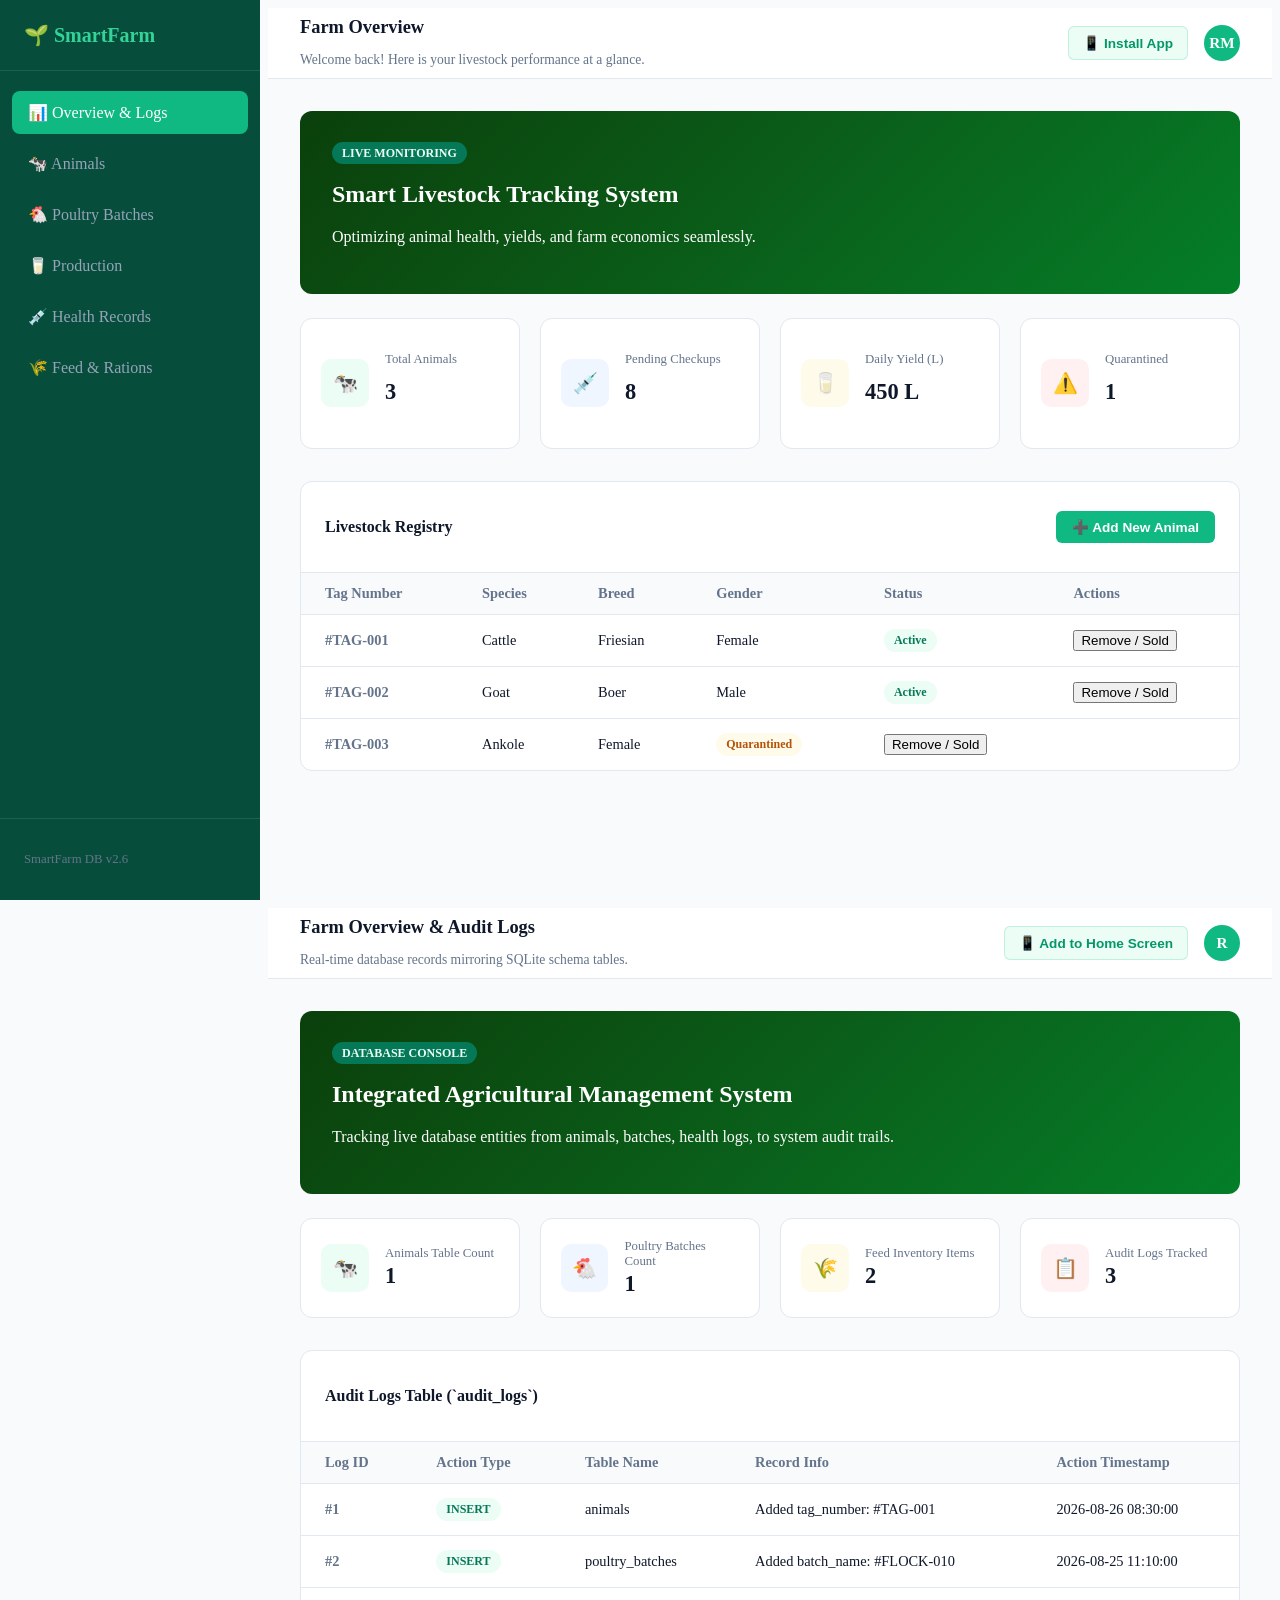
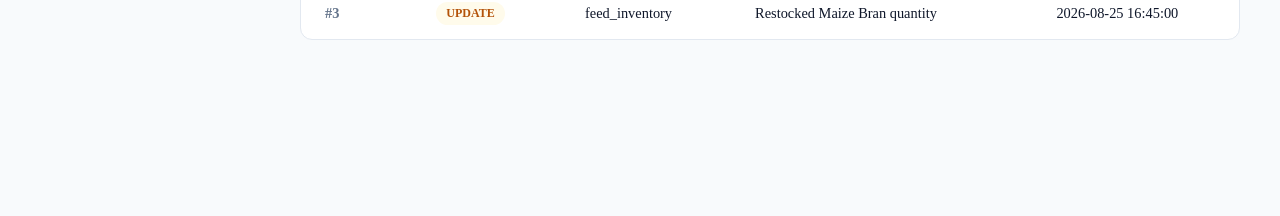
==== commit 6e585c6d: "added java code snippet" ====
--- a/index.html
+++ b/index.html
@@ -923,6 +923,20 @@
             tbody.prepend(tr);
             logAuditAction('feeding_schedules', `Assigned ration to ${section} (${qty} kg)`);
             closeScheduleModal();
+            document.querySelectorAll('.sidebar-menu-item').forEach(item => {
+    item.addEventListener('click', function(e) {
+        // Optional: e.preventDefault() if they are anchor tags
+        
+        // Hide all sections
+        document.querySelectorAll('.content-section').forEach(sec => {
+            sec.classList.remove('active');
+        });
+        
+        // Show the target section based on data attribute or ID
+        const targetId = this.getAttribute('data-target');
+        document.getElementById(targetId).classList.add('active');
+    });
+});
         }
     </script>
 </body>
--- a/style.css
+++ b/style.css
@@ -195,9 +195,9 @@
     text-transform: uppercase;
 }
 
-.hero-banner p {
-    color: #a7f3d0; /* Changed from grey (#94a3b8) to a soft, glowing mint green */
-    font-size: 0.95rem;
+.hero-banner {
+    background-color: #90EE92; /* Light green background */
+    color: #FFFFFF;            /* White font color */
 }
 
 .stats-grid {
@@ -420,6 +420,13 @@
     .main-content {
         margin-left: 70px;
     }
+    .content-section {
+    display: none; /* Hide sections by default */
+}
+
+.content-section.active {
+    display: block; /* Show only the active section */
+}
     .top-header {
         padding: 0 16px;
     }
--- a/style.css
+++ b/style.css
@@ -195,9 +195,9 @@
     text-transform: uppercase;
 }
 
-.hero-banner p {
-    color: #a7f3d0; /* Changed from grey (#94a3b8) to a soft, glowing mint green */
-    font-size: 0.95rem;
+.hero-banner {
+    background-color: #90EE92; /* Light green background */
+    color: #FFFFFF;            /* White font color */
 }
 
 .stats-grid {
@@ -420,6 +420,13 @@
     .main-content {
         margin-left: 70px;
     }
+    .content-section {
+    display: none; /* Hide sections by default */
+}
+
+.content-section.active {
+    display: block; /* Show only the active section */
+}
     .top-header {
         padding: 0 16px;
     }
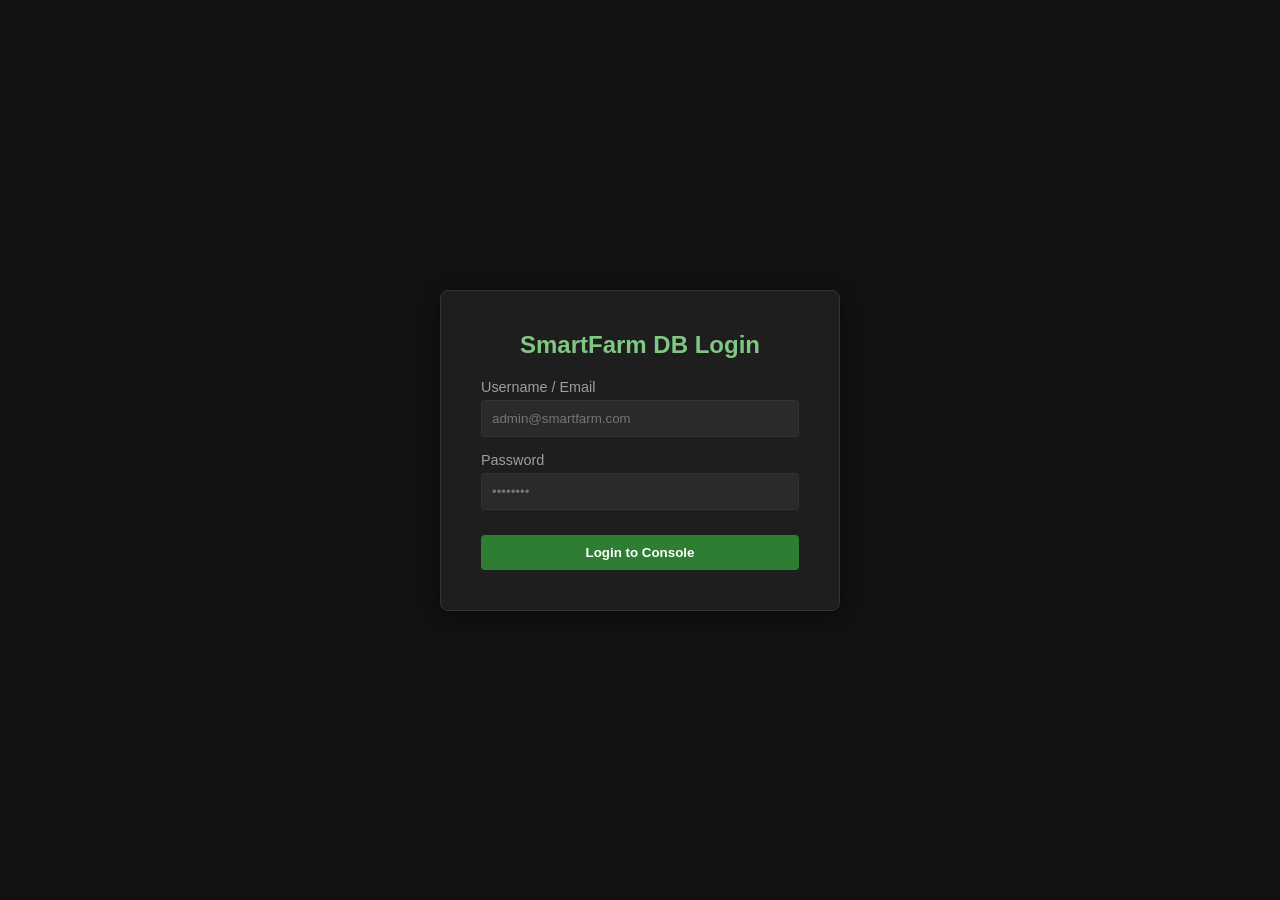
==== commit 322a1e01: "Add login screen, update navigation, and remove install app button" ====
--- a/index.html
+++ b/index.html
@@ -1,658 +1,142 @@
-<!DOCTYPE html>
-<html lang="en">
-<head>
-    <meta charset="UTF-8">
-    <meta name="viewport" content="width=device-width, initial-scale=1.0">
-    <title>SmartFarm - Animal Management System</title>
-    <link rel="stylesheet" href="style.css">
-</head>
-<body>
-
-    <!-- APP CONTAINER -->
-    <div class="app-container">
-
-        <!-- SIDEBAR NAVIGATION -->
-        <aside class="sidebar">
-            <div class="sidebar-brand">
-                🌱 <span>SmartFarm</span>
-            </div>
-            <nav class="sidebar-nav">
-                <a href="#" class="nav-link active">📊 Dashboard</a>
-                <a href="#" class="nav-link">🐄 Livestock Registry</a>
-                <a href="#" class="nav-link">💉 Health & Meds</a>
-                <a href="#" class="nav-link">📈 Production & Yield</a>
-                <a href="#" class="nav-link">💰 Financials</a>
-            </nav>
-            <div class="sidebar-footer">
-                Innovation Ceremony Edition v1.0
-            </div>
-        </aside>
-
-        <!-- MAIN CONTENT AREA -->
-        <div class="main-content">
-            
-            <!-- TOP HEADER -->
-            <header class="top-header">
-                <div>
-                    <h1>Farm Overview</h1>
-                    <p>Welcome back! Here is your livestock performance at a glance.</p>
-                </div>
-                <div class="header-actions">
-                    <button onclick="alert('PWA Ready: You can add this to your home screen!')" class="btn-install">
-                        📱 Install App
-                    </button>
-                    <div class="user-avatar">
-                        RM
-                    </div>
-                </div>
-            </header>
-
-            <!-- DASHBOARD BODY -->
-            <main class="dashboard-body">
-                
-                <!-- HERO BANNER -->
-                <div class="hero-banner">
-                    <div class="hero-content">
-                        <span class="badge">Live Monitoring</span>
-                        <h2>Smart Livestock Tracking System</h2>
-                        <p>Optimizing animal health, yields, and farm economics seamlessly.</p>
-                    </div>
-                </div>
-
-                <!-- STATS GRID -->
-                <div class="stats-grid">
-                    <div class="stat-card">
-                        <div class="stat-icon emerald">🐄</div>
-                        <div>
-                            <p class="stat-label">Total Animals</p>
-                            <h3 id="total-count" class="stat-value">3</h3>
-                        </div>
-                    </div>
-                    <div class="stat-card">
-                        <div class="stat-icon blue">💉</div>
-                        <div>
-                            <p class="stat-label">Pending Checkups</p>
-                            <h3 class="stat-value">8</h3>
-                        </div>
-                    </div>
-                    <div class="stat-card">
-                        <div class="stat-icon amber">🥛</div>
-                        <div>
-                            <p class="stat-label">Daily Yield (L)</p>
-                            <h3 class="stat-value">450 L</h3>
-                        </div>
-                    </div>
-                    <div class="stat-card">
-                        <div class="stat-icon rose">⚠️</div>
-                        <div>
-                            <p class="stat-label">Quarantined</p>
-                            <h3 class="stat-value">1</h3>
-                        </div>
-                    </div>
-                </div>
-
-                <!-- LIVESTOCK TABLE SECTION -->
-                <div class="table-card">
-                    <div class="table-header">
-                        <h3>Livestock Registry</h3>
-                        <button onclick="openModal()" class="btn-primary">
-                            ➕ Add New Animal
-                        </button>
-                    </div>
-                    <div class="table-responsive">
-                        <table>
-                            <thead>
-                                <tr>
-                                    <th>Tag Number</th>
-                                    <th>Species</th>
-                                    <th>Breed</th>
-                                    <th>Gender</th>
-                                    <th>Status</th>
-                                    <th class="text-right">Actions</th>
-                                </tr>
-                            </thead>
-                            <tbody id="animal-table-body">
-                                <tr>
-                                    <td class="font-bold">#TAG-001</td>
-                                    <td>Cattle</td>
-                                    <td>Friesian</td>
-                                    <td>Female</td>
-                                    <td><span class="status-badge emerald">Active</span></td>
-                                    <td class="text-right">
-                                        <button onclick="deleteRow(this)" class="btn-danger">Remove / Sold</button>
-                                    </td>
-                                </tr>
-                                <tr>
-                                    <td class="font-bold">#TAG-002</td>
-                                    <td>Goat</td>
-                                    <td>Boer</td>
-                                    <td>Male</td>
-                                    <td><span class="status-badge emerald">Active</span></td>
-                                    <td class="text-right">
-                                        <button onclick="deleteRow(this)" class="btn-danger">Remove / Sold</button>
-                                    </td>
-                                </tr>
-                                <tr>
-                                    <td class="font-bold">#TAG-003</td>
-                                    <td>Ankole</td>
-                                    <td>Female</td>
-                                    <td><span class="status-badge amber">Quarantined</span></td>
-                                    <td class="text-right">
-                                        <button onclick="deleteRow(this)" class="btn-danger">Remove / Sold</button>
-                                    </td>
-                                </tr>
-                            </tbody>
-                        </table>
-                    </div>
-                </div>
-
-            </main>
-        </div>
-    </div>
-
-    <!-- ADD ANIMAL MODAL FORM -->
-    <div id="animalModal" class="modal-overlay hidden">
-        <div class="modal-box">
-            <h3>Register New Animal</h3>
-            <form id="animalForm" onsubmit="addAnimal(event)">
-                <div class="form-group">
-                    <label>Tag Number</label>
-                    <input type="text" id="tag" required placeholder="e.g. #TAG-004">
-                </div>
-                <div class="form-group">
-                    <label>Species</label>
-                    <select id="species">
-                        <option value="Cattle">Cattle</option>
-                        <option value="Goat">Goat</option>
-                        <option value="Sheep">Sheep</option>
-                        <option value="Pig">Pig</option>
-                    </select>
-                </div>
-                <div class="form-group">
-                    <label>Breed</label>
-                    <input type="text" id="breed" required placeholder="e.g. Jersey, Boer">
-                </div>
-                <div class="form-group">
-                    <label>Gender</label>
-                    <select id="gender">
-                        <option value="Female">Female</option>
-                        <option value="Male">Male</option>
-                    </select>
-                </div>
-                <div class="form-group">
-                    <label>Status</label>
-                    <select id="status">
-                        <option value="Active">Active</option>
-                        <option value="Quarantined">Quarantined</option>
-                        <option value="Sold">Sold</option>
-                    </select>
-                </div>
-                <div class="modal-actions">
-                    <button type="button" onclick="closeModal()" class="btn-secondary">Cancel</button>
-                    <button type="submit" class="btn-primary">Save Animal</button>
-                </div>
-            </form>
-        </div>
-    </div>
-
-    <!-- JAVASCRIPT LOGIC -->
-    <script>
-        const modal = document.getElementById('animalModal');
-
-        function openModal() {
-            modal.classList.remove('hidden');
-        }
-
-        function closeModal() {
-            modal.classList.add('hidden');
-        }
-
-        function addAnimal(event) {
-            event.preventDefault();
-
-            const tag = document.getElementById('tag').value;
-            const species = document.getElementById('species').value;
-            const breed = document.getElementById('breed').value;
-            const gender = document.getElementById('gender').value;
-            const status = document.getElementById('status').value;
-
-            let badgeClass = "emerald";
-            if(status === 'Quarantined') badgeClass = "amber";
-            if(status === 'Sold') badgeClass = "gray";
-
-            const tableBody = document.getElementById('animal-table-body');
-            const newRow = document.createElement('tr');
-            newRow.innerHTML = `
-                <td class="font-bold">${tag}</td>
-                <td>${species}</td>
-                <td>${breed}</td>
-                <td>${gender}</td>
-                <td><span class="status-badge ${badgeClass}">${status}</span></td>
-                <td class="text-right">
-                    <button onclick="deleteRow(this)" class="btn-danger">Remove / Sold</button>
-                </td>
-            `;
-
-            tableBody.prepend(newRow);
-            updateCount(1);
-            document.getElementById('animalForm').reset();
-            closeModal();
-        }
-
-        function deleteRow(button) {
-            const row = button.closest('tr');
-            row.remove();
-            updateCount(-1);
-        }
-
-        function updateCount(change) {
-            const countEl = document.getElementById('total-count');
-            let current = parseInt(countEl.innerText);
-            countEl.innerText = current + change;
-        }
-    </script>
-</body>
-</html>
 <!DOCTYPE html>
 <html lang="en">
 <head>
     <meta charset="UTF-8">
     <meta name="viewport" content="width=device-width, initial-scale=1.0">
     <title>SmartFarm DB Console</title>
-    <link rel="stylesheet" href="style.css">
+    <style>
+        :root {
+            --primary: #2e7d32;
+            --primary-dark: #1b5e20;
+            --accent: #81c784;
+            --bg-dark: #121212;
+            --bg-card: #1e1e1e;
+            --text-main: #e0e0e0;
+            --text-muted: #9e9e9e;
+            --border: #333333;
+        }
+
+        * { box-sizing: border-box; margin: 0; padding: 0; font-family: 'Segoe UI', Tahoma, Geneva, Verdana, sans-serif; }
+        body { background-color: var(--bg-dark); color: var(--text-main); display: flex; height: 100vh; overflow: hidden; }
+
+        .hidden { display: none !important; }
+
+        /* SIDEBAR */
+        .sidebar { width: 260px; background-color: var(--bg-card); border-right: 1px solid var(--border); display: flex; flex-direction: column; }
+        .sidebar-brand { padding: 20px; font-size: 1.2rem; font-weight: bold; color: var(--accent); border-bottom: 1px solid var(--border); }
+        .sidebar-nav { list-style: none; padding: 15px 0; flex: 1; }
+        .sidebar-nav li { margin-bottom: 5px; }
+        .sidebar-nav a { display: block; padding: 12px 20px; color: var(--text-muted); text-decoration: none; transition: 0.2s; }
+        .sidebar-nav a:hover, .sidebar-nav a.active { background-color: rgba(46, 125, 50, 0.15); color: var(--accent); border-left: 4px solid var(--primary); }
+        .sidebar-footer { padding: 15px; border-top: 1px solid var(--border); }
+
+        /* MAIN CONTENT AREA */
+        .main-content { flex: 1; display: flex; flex-direction: column; overflow-y: auto; }
+        .view-section { padding: 30px; flex: 1; }
+
+        /* LOGIN SCREEN */
+        #view-login { display: flex; justify-content: center; align-items: center; height: 100vh; background: var(--bg-dark); position: absolute; top: 0; left: 0; width: 100%; z-index: 1000; }
+        .login-card { background: var(--bg-card); padding: 40px; border-radius: 8px; border: 1px solid var(--border); width: 100%; max-width: 400px; box-shadow: 0 4px 20px rgba(0,0,0,0.5); }
+        .login-card h2 { margin-bottom: 20px; color: var(--accent); text-align: center; }
+
+        /* FORM CONTROLS */
+        .form-group { margin-bottom: 15px; }
+        .form-group label { display: block; margin-bottom: 5px; font-size: 0.9rem; color: var(--text-muted); }
+        .form-group input { width: 100%; padding: 10px; background: #2a2a2a; border: 1px solid var(--border); color: var(--text-main); border-radius: 4px; }
+        .form-group input:focus { border-color: var(--primary); outline: none; }
+
+        /* BUTTONS */
+        .btn-primary { background-color: var(--primary); color: white; border: none; padding: 10px 15px; border-radius: 4px; cursor: pointer; width: 100%; font-weight: bold; }
+        .btn-primary:hover { background-color: var(--primary-dark); }
+        .btn-secondary { background-color: transparent; color: var(--text-muted); border: 1px solid var(--border); padding: 10px 15px; border-radius: 4px; cursor: pointer; }
+        .btn-secondary:hover { background-color: rgba(255,255,255,0.05); color: var(--text-main); }
+
+        /* MODALS */
+        .modal-overlay { position: fixed; top: 0; left: 0; width: 100%; height: 100%; background: rgba(0,0,0,0.7); display: flex; justify-content: center; align-items: center; z-index: 2000; }
+        .modal-box { background: var(--bg-card); padding: 30px; border-radius: 8px; width: 100%; max-width: 500px; border: 1px solid var(--border); }
+        .modal-box h3 { margin-bottom: 20px; color: var(--accent); }
+        .modal-actions { display: flex; justify-content: flex-end; gap: 10px; margin-top: 20px; }
+    </style>
 </head>
 <body>
 
-    <div class="app-container">
-        <!-- SIDEBAR / RESPONSIVE TOP NAV DRAWER -->
-        <aside class="sidebar">
-            <div class="sidebar-brand">
-                🌱 SmartFarm
-            </div>
-            <nav class="sidebar-nav">
-                <a href="#" class="nav-link active" onclick="switchView('overview', this)">📊 Overview & Logs</a>
-                <a href="#" class="nav-link" onclick="switchView('animals', this)">🐄 Animals</a>
-                <a href="#" class="nav-link" onclick="switchView('poultry', this)">🐔 Poultry Batches</a>
-                <a href="#" class="nav-link" onclick="switchView('production', this)">🥛 Production</a>
-                <a href="#" class="nav-link" onclick="switchView('health', this)">💉 Health Records</a>
-                <a href="#" class="nav-link" onclick="switchView('feeding', this)">🌾 Feed & Rations</a>
-            </nav>
+    <!-- LOGIN SCREEN -->
+    <div id="view-login">
+        <div class="login-card">
+            <h2>SmartFarm DB Login</h2>
+            <form onsubmit="handleLogin(event)">
+                <div class="form-group">
+                    <label>Username / Email</label>
+                    <input type="text" id="login_user" required placeholder="admin@smartfarm.com">
+                </div>
+                <div class="form-group">
+                    <label>Password</label>
+                    <input type="password" id="login_pass" required placeholder="••••••••">
+                </div>
+                <button type="submit" class="btn-primary" style="margin-top: 10px;">Login to Console</button>
+            </form>
+        </div>
+    </div>
+
+    <!-- APP SHELL (Hidden until logged in) -->
+    <div id="app-shell" class="hidden" style="display: flex; width: 100%; height: 100vh;">
+        <!-- SIDEBAR -->
+        <div class="sidebar">
+            <div class="sidebar-brand">🌱 SmartFarm DB</div>
+            <ul class="sidebar-nav">
+                <li><a href="#" onclick="switchView('home', this)" class="nav-link active">Home</a></li>
+                <li><a href="#" onclick="switchView('animals', this)" class="nav-link">Livestock & Poultry</a></li>
+                <li><a href="#" onclick="switchView('production', this)" class="nav-link">Production Logs</a></li>
+                <li><a href="#" onclick="switchView('health', this)" class="nav-link">Health Records</a></li>
+                <li><a href="#" onclick="switchView('inventory', this)" class="nav-link">Feed Inventory</a></li>
+            </ul>
             <div class="sidebar-footer">
-                <p>SmartFarm DB v2.6</p>
-            </div>
-        </aside>
-
-        <!-- MAIN CONTENT AREA -->
-        <main class="main-content">
-            <!-- TOP HEADER -->
-            <header class="top-header">
-                <div>
-                    <h1 id="view-title">Farm Overview & Audit Logs</h1>
-                    <p id="view-subtitle">Real-time database records mirroring SQLite schema tables.</p>
-                </div>
-                <div class="header-actions">
-                    <button class="btn-install" onclick="triggerInstallPrompt()">📱 Add to Home Screen</button>
-                    <div class="user-avatar" title="Raniah">R</div>
-                </div>
-            </header>
-
-            <!-- DASHBOARD BODY -->
-            <div class="dashboard-body">
-
-                <!-- VIEW 1: OVERVIEW & AUDIT LOGS -->
-                <section id="view-overview" class="view-section">
-                    <div class="hero-banner">
-                        <div class="hero-content">
-                            <span class="badge">Database Console</span>
-                            <h2>Integrated Agricultural Management System</h2>
-                            <p>Tracking live database entities from animals, batches, health logs, to system audit trails.</p>
-                        </div>
-                    </div>
-
-                    <div class="stats-grid">
-                        <div class="stat-card">
-                            <div class="stat-icon emerald">🐄</div>
-                            <div>
-                                <div class="stat-label">Animals Table Count</div>
-                                <div class="stat-value" id="stat-animals">1</div>
-                            </div>
-                        </div>
-                        <div class="stat-card">
-                            <div class="stat-icon blue">🐔</div>
-                            <div>
-                                <div class="stat-label">Poultry Batches Count</div>
-                                <div class="stat-value" id="stat-poultry">1</div>
-                            </div>
-                        </div>
-                        <div class="stat-card">
-                            <div class="stat-icon amber">🌾</div>
-                            <div>
-                                <div class="stat-label">Feed Inventory Items</div>
-                                <div class="stat-value" id="stat-feeds">2</div>
-                            </div>
-                        </div>
-                        <div class="stat-card">
-                            <div class="stat-icon rose">📋</div>
-                            <div>
-                                <div class="stat-label">Audit Logs Tracked</div>
-                                <div class="stat-value" id="stat-logs">3</div>
-                            </div>
-                        </div>
-                    </div>
-
-                    <!-- AUDIT LOGS TABLE -->
-                    <div class="table-card">
-                        <div class="table-header">
-                            <h3>Audit Logs Table (`audit_logs`)</h3>
-                        </div>
-                        <div class="table-responsive">
-                            <table>
-                                <thead>
-                                    <tr>
-                                        <th>Log ID</th>
-                                        <th>Action Type</th>
-                                        <th>Table Name</th>
-                                        <th>Record Info</th>
-                                        <th>Action Timestamp</th>
-                                    </tr>
-                                </thead>
-                                <tbody id="audit-logs-table-body">
-                                    <tr>
-                                        <td class="font-bold">#1</td>
-                                        <td><span class="status-badge emerald">INSERT</span></td>
-                                        <td>animals</td>
-                                        <td>Added tag_number: #TAG-001</td>
-                                        <td>2026-08-26 08:30:00</td>
-                                    </tr>
-                                    <tr>
-                                        <td class="font-bold">#2</td>
-                                        <td><span class="status-badge emerald">INSERT</span></td>
-                                        <td>poultry_batches</td>
-                                        <td>Added batch_name: #FLOCK-010</td>
-                                        <td>2026-08-25 11:10:00</td>
-                                    </tr>
-                                    <tr>
-                                        <td class="font-bold">#3</td>
-                                        <td><span class="status-badge amber">UPDATE</span></td>
-                                        <td>feed_inventory</td>
-                                        <td>Restocked Maize Bran quantity</td>
-                                        <td>2026-08-25 16:45:00</td>
-                                    </tr>
-                                </tbody>
-                            </table>
-                        </div>
-                    </div>
-                </section>
-
-                <!-- VIEW 2: ANIMALS TABLE -->
-                <section id="view-animals" class="view-section hidden">
-                    <div class="table-card">
-                        <div class="table-header">
-                            <h3>Animals Table (`animals`)</h3>
-                            <button onclick="openAnimalModal()" class="btn-primary">➕ Insert Animal Record</button>
-                        </div>
-                        <div class="table-responsive">
-                            <table>
-                                <thead>
-                                    <tr>
-                                        <th>Animal ID</th>
-                                        <th>Tag Number</th>
-                                        <th>Species</th>
-                                        <th>Breed</th>
-                                        <th>Gender</th>
-                                        <th>Purpose</th>
-                                        <th>Birth Date</th>
-                                        <th>Status</th>
-                                    </tr>
-                                </thead>
-                                <tbody id="animals-table-body">
-                                    <tr>
-                                        <td class="font-bold">1</td>
-                                        <td>#TAG-001</td>
-                                        <td>Dairy Cattle</td>
-                                        <td>Ankole-Friesian Cross</td>
-                                        <td>Female</td>
-                                        <td>Milk Production</td>
-                                        <td>2024-05-12</td>
-                                        <td><span class="status-badge emerald">Active</span></td>
-                                    </tr>
-                                </tbody>
-                            </table>
-                        </div>
-                    </div>
-                </section>
-
-                <!-- VIEW 3: POULTRY BATCHES TABLE -->
-                <section id="view-poultry" class="view-section hidden">
-                    <div class="table-card">
-                        <div class="table-header">
-                            <h3>Poultry Batches Table (`poultry_batches`)</h3>
-                            <button onclick="openPoultryModal()" class="btn-primary">➕ Insert Poultry Batch</button>
-                        </div>
-                        <div class="table-responsive">
-                            <table>
-                                <thead>
-                                    <tr>
-                                        <th>Batch ID</th>
-                                        <th>Batch Name</th>
-                                        <th>Breed</th>
-                                        <th>Initial Count</th>
-                                        <th>Current Count</th>
-                                        <th>Purpose</th>
-                                        <th>Arrival Date</th>
-                                        <th>Status</th>
-                                    </tr>
-                                </thead>
-                                <tbody id="poultry-table-body">
-                                    <tr>
-                                        <td class="font-bold">1</td>
-                                        <td>#FLOCK-010</td>
-                                        <td>Isa Brown</td>
-                                        <td>500</td>
-                                        <td>485</td>
-                                        <td>Egg Production</td>
-                                        <td>2025-02-10</td>
-                                        <td><span class="status-badge emerald">Active</span></td>
-                                    </tr>
-                                </tbody>
-                            </table>
-                        </div>
-                    </div>
-                </section>
-
-                <!-- VIEW 4: PRODUCTION RECORDS TABLE -->
-                <section id="view-production" class="view-section hidden">
-                    <div class="table-card">
-                        <div class="table-header">
-                            <h3>Production Records Table (`production_records`)</h3>
-                            <button onclick="openProductionModal()" class="btn-primary">➕ Insert Production Log</button>
-                        </div>
-                        <div class="table-responsive">
-                            <table>
-                                <thead>
-                                    <tr>
-                                        <th>Production ID</th>
-                                        <th>Animal ID / Batch ID</th>
-                                        <th>Metric Type</th>
-                                        <th>Quantity</th>
-                                        <th>Recording Date</th>
-                                    </tr>
-                                </thead>
-                                <tbody id="production-table-body">
-                                    <tr>
-                                        <td class="font-bold">1</td>
-                                        <td>Animal ID: 1 (#TAG-001)</td>
-                                        <td><span class="status-badge emerald">Milk Yield (Liters)</span></td>
-                                        <td>22.5 L</td>
-                                        <td>2026-08-26</td>
-                                    </tr>
-                                    <tr>
-                                        <td class="font-bold">2</td>
-                                        <td>Batch ID: 1 (#FLOCK-010)</td>
-                                        <td><span class="status-badge amber">Egg Output (Crates)</span></td>
-                                        <td>15 Crates</td>
-                                        <td>2026-08-26</td>
-                                    </tr>
-                                </tbody>
-                            </table>
-                        </div>
-                    </div>
-                </section>
-
-                <!-- VIEW 5: HEALTH RECORDS TABLE -->
-                <section id="view-health" class="view-section hidden">
-                    <div class="table-card">
-                        <div class="table-header">
-                            <h3>Health Records Table (`health_records`)</h3>
-                            <button onclick="openHealthModal()" class="btn-primary">➕ Insert Health Log</button>
-                        </div>
-                        <div class="table-responsive">
-                            <table>
-                                <thead>
-                                    <tr>
-                                        <th>Health ID</th>
-                                        <th>Entity (Animal / Batch)</th>
-                                        <th>Event Type</th>
-                                        <th>Description</th>
-                                        <th>Medication Used</th>
-                                        <th>Cost ($)</th>
-                                        <th>Event Date</th>
-                                    </tr>
-                                </thead>
-                                <tbody id="health-table-body">
-                                    <tr>
-                                        <td class="font-bold">1</td>
-                                        <td>Batch ID: 1 (#FLOCK-010)</td>
-                                        <td>Vaccination</td>
-                                        <td>Newcastle Disease prevention</td>
-                                        <td>Oral Vaccine Drops</td>
-                                        <td>$15.00</td>
-                                        <td>2026-08-20</td>
-                                    </tr>
-                                </tbody>
-                            </table>
-                        </div>
-                    </div>
-                </section>
-
-                <!-- VIEW 6: FEED INVENTORY & SCHEDULES TABLES -->
-                <section id="view-feeding" class="view-section hidden">
-                    <div class="table-card" style="margin-bottom: 24px;">
-                        <div class="table-header">
-                            <h3>Feed Inventory Table (`feed_inventory`)</h3>
-                            <button onclick="openFeedModal()" class="btn-primary">➕ Add Feed Item</button>
-                        </div>
-                        <div class="table-responsive">
-                            <table>
-                                <thead>
-                                    <tr>
-                                        <th>Feed ID</th>
-                                        <th>Feed Name</th>
-                                        <th>Category</th>
-                                        <th>Stock Quantity (kg)</th>
-                                        <th>Unit Cost</th>
-                                    </tr>
-                                </thead>
-                                <tbody id="feed-inventory-table-body">
-                                    <tr>
-                                        <td class="font-bold">1</td>
-                                        <td>Dairy Meal Pellets</td>
-                                        <td>Concentrates</td>
-                                        <td>2250 kg (45 Bags)</td>
-                                        <td>$25.00</td>
-                                    </tr>
-                                    <tr>
-                                        <td class="font-bold">2</td>
-                                        <td>Maize Bran</td>
-                                        <td>Energy Feeds</td>
-                                        <td>600 kg (12 Bags)</td>
-                                        <td>$14.00</td>
-                                    </tr>
-                                </tbody>
-                            </table>
-                        </div>
-                    </div>
-
-                    <div class="table-card">
-                        <div class="table-header">
-                            <h3>Feeding Schedules Table (`feeding_schedules`)</h3>
-                            <button onclick="openScheduleModal()" class="btn-primary">➕ Assign Ration</button>
-                        </div>
-                        <div class="table-responsive">
-                            <table>
-                                <thead>
-                                    <tr>
-                                        <th>Ration ID</th>
-                                        <th>Feed ID</th>
-                                        <th>Target Section</th>
-                                        <th>Daily Quantity (kg)</th>
-                                    </tr>
-                                </thead>
-                                <tbody id="feeding-schedule-table-body">
-                                    <tr>
-                                        <td class="font-bold">1</td>
-                                        <td>Feed ID: 1 (Dairy Meal Pellets)</td>
-                                        <td>Cattle Barn A</td>
-                                        <td>45.0 kg</td>
-                                    </tr>
-                                </tbody>
-                            </table>
-                        </div>
-                    </div>
-                </section>
-
-            </div>
-        </main>
-    </div>
-
-    <!-- MODALS FOR DB INSERTIONS -->
-    
-    <!-- ANIMAL MODAL -->
-    <div id="animalModal" class="modal-overlay hidden">
-        <div class="modal-box">
-            <h3>Insert Record into `animals`</h3>
-            <form onsubmit="addAnimalRow(event)">
-                <div class="form-group"><label>Tag Number</label><input type="text" id="anim_tag" required placeholder="#TAG-002"></div>
-                <div class="form-group"><label>Species</label><input type="text" id="anim_species" required placeholder="Dairy Cattle"></div>
-                <div class="form-group"><label>Breed</label><input type="text" id="anim_breed" placeholder="Friesian"></div>
-                <div class="form-group"><label>Gender</label><select id="anim_gender"><option value="Female">Female</option><option value="Male">Male</option></select></div>
-                <div class="form-group"><label>Purpose</label><input type="text" id="anim_purpose" required placeholder="Milk / Breeding"></div>
-                <div class="form-group"><label>Birth Date</label><input type="date" id="anim_dob"></div>
-                <div class="modal-actions">
-                    <button type="button" onclick="closeAnimalModal()" class="btn-secondary">Cancel</button>
-                    <button type="submit" class="btn-primary">Insert Record</button>
-                </div>
-            </form>
-        </div>
-    </div>
-
-    <!-- POULTRY BATCH MODAL -->
-    <div id="poultryModal" class="modal-overlay hidden">
-        <div class="modal-box">
-            <h3>Insert Record into `poultry_batches`</h3>
-            <form onsubmit="addPoultryRow(event)">
-                <div class="form-group"><label>Batch Name</label><input type="text" id="poul_name" required placeholder="#FLOCK-011"></div>
-                <div class="form-group"><label>Breed</label><input type="text" id="poul_breed" placeholder="Broilers"></div>
-                <div class="form-group"><label>Initial Count</label><input type="number" id="poul_initial" required placeholder="200"></div>
-                <div class="form-group"><label>Current Count</label><input type="number" id="poul_current" required placeholder="195"></div>
-                <div class="form-group"><label>Purpose</label><input type="text" id="poul_purpose" required placeholder="Meat Production"></div>
-                <div class="form-group"><label>Arrival Date</label><input type="date" id="poul_date" required></div>
-                <div class="modal-actions">
-                    <button type="button" onclick="closePoultryModal()" class="btn-secondary">Cancel</button>
-                    <button type="submit" class="btn-primary">Insert Record</button>
-                </div>
-            </form>
-        </div>
-    </div>
-
-    <!-- PRODUCTION RECORD MODAL -->
+                <button onclick="handleLogout()" class="btn-secondary" style="width: 100%;">Log Out</button>
+            </div>
+        </div>
+
+        <!-- MAIN CONTENT -->
+        <div class="main-content">
+            <!-- HOME VIEW -->
+            <div id="view-home" class="view-section">
+                <h2>Dashboard Home</h2>
+                <p style="color: var(--text-muted); margin-top: 10px;">Welcome back! Select an option from the sidebar to manage database records and farm metrics.</p>
+            </div>
+
+            <!-- ANIMALS VIEW -->
+            <div id="view-animals" class="view-section hidden">
+                <h2>Livestock & Poultry Management</h2>
+                <button onclick="openAnimalModal()" class="btn-primary" style="width: auto; margin-top: 15px;">Add Animal Record</button>
+            </div>
+
+            <!-- PRODUCTION VIEW -->
+            <div id="view-production" class="view-section hidden">
+                <h2>Production Logs</h2>
+                <button onclick="openProductionModal()" class="btn-primary" style="width: auto; margin-top: 15px;">Add Production Log</button>
+            </div>
+
+            <!-- HEALTH VIEW -->
+            <div id="view-health" class="view-section hidden">
+                <h2>Health Records</h2>
+                <button onclick="openHealthModal()" class="btn-primary" style="width: auto; margin-top: 15px;">Add Health Record</button>
+            </div>
+
+            <!-- INVENTORY VIEW -->
+            <div id="view-inventory" class="view-section hidden">
+                <h2>Feed Inventory</h2>
+                <button onclick="openFeedModal()" class="btn-primary" style="width: auto; margin-top: 15px;">Add Feed Stock</button>
+            </div>
+        </div>
+    </div>
+
+    <!-- PRODUCTION MODAL -->
     <div id="productionModal" class="modal-overlay hidden">
         <div class="modal-box">
-            <h3>Insert Record into `production_records`</h3>
+            <h3>Insert Record into `production_logs`</h3>
             <form onsubmit="addProductionRow(event)">
-                <div class="form-group"><label>Animal ID or Batch ID Reference</label><input type="text" id="prod_ref" required placeholder="Animal ID: 1"></div>
-                <div class="form-group"><label>Metric Type</label><input type="text" id="prod_metric" required placeholder="Milk Yield (Liters)"></div>
-                <div class="form-group"><label>Quantity</label><input type="number" step="0.1" id="prod_qty" required placeholder="20.5"></div>
+                <div class="form-group"><label>Entity Reference</label><input type="text" id="prod_entity" required placeholder="Cow ID: 102"></div>
+                <div class="form-group"><label>Metric Type</label><input type="text" id="prod_metric" required placeholder="Milk Yield"></div>
+                <div class="form-group"><label>Quantity</label><input type="text" id="prod_qty" required placeholder="20 L"></div>
                 <div class="form-group"><label>Recording Date</label><input type="date" id="prod_date" required></div>
                 <div class="modal-actions">
                     <button type="button" onclick="closeProductionModal()" class="btn-secondary">Cancel</button>
@@ -667,12 +151,12 @@
         <div class="modal-box">
             <h3>Insert Record into `health_records`</h3>
             <form onsubmit="addHealthRow(event)">
-                <div class="form-group"><label>Entity Reference</label><input type="text" id="heal_ref" required placeholder="Animal ID: 1 or Batch ID: 1"></div>
-                <div class="form-group"><label>Event Type</label><input type="text" id="heal_type" required placeholder="Vaccination / Treatment"></div>
-                <div class="form-group"><label>Description</label><input type="text" id="heal_desc" placeholder="Routine checkup"></div>
-                <div class="form-group"><label>Medication Used</label><input type="text" id="heal_med" placeholder="Antibiotic"></div>
-                <div class="form-group"><label>Cost ($)</label><input type="number" step="0.01" id="heal_cost" value="0.00"></div>
-                <div class="form-group"><label>Event Date</label><input type="date" id="heal_date" required></div>
+                <div class="form-group"><label>Entity Reference</label><input type="text" id="health_entity" required placeholder="Batch ID: 1"></div>
+                <div class="form-group"><label>Event Type</label><input type="text" id="health_event" required placeholder="Vaccination"></div>
+                <div class="form-group"><label>Description</label><input type="text" id="health_desc" required placeholder="Routine checkup"></div>
+                <div class="form-group"><label>Medication Used</label><input type="text" id="health_med" placeholder="Antibiotics"></div>
+                <div class="form-group"><label>Cost ($)</label><input type="text" id="health_cost" placeholder="$10.00"></div>
+                <div class="form-group"><label>Event Date</label><input type="date" id="health_date" required></div>
                 <div class="modal-actions">
                     <button type="button" onclick="closeHealthModal()" class="btn-secondary">Cancel</button>
                     <button type="submit" class="btn-primary">Insert Record</button>
@@ -686,10 +170,10 @@
         <div class="modal-box">
             <h3>Insert Record into `feed_inventory`</h3>
             <form onsubmit="addFeedRow(event)">
-                <div class="form-group"><label>Feed Name</label><input type="text" id="feed_name" required placeholder="Layers Mash"></div>
-                <div class="form-group"><label>Category</label><input type="text" id="feed_cat" required placeholder="Concentrates"></div>
-                <div class="form-group"><label>Stock Quantity (kg)</label><input type="number" step="0.1" id="feed_qty" required placeholder="500"></div>
-                <div class="form-group"><label>Unit Cost ($)</label><input type="number" step="0.01" id="feed_cost" required placeholder="20.00"></div>
+                <div class="form-group"><label>Feed Name</label><input type="text" id="feed_name" required placeholder="Hay Bales"></div>
+                <div class="form-group"><label>Category</label><input type="text" id="feed_category" required placeholder="Roughage"></div>
+                <div class="form-group"><label>Stock Quantity</label><input type="text" id="feed_qty" required placeholder="500 kg"></div>
+                <div class="form-group"><label>Unit Cost</label><input type="text" id="feed_cost" required placeholder="$5.00"></div>
                 <div class="modal-actions">
                     <button type="button" onclick="closeFeedModal()" class="btn-secondary">Cancel</button>
                     <button type="submit" class="btn-primary">Insert Record</button>
@@ -698,246 +182,40 @@
         </div>
     </div>
 
-    <!-- FEEDING SCHEDULE MODAL -->
-    <div id="scheduleModal" class="modal-overlay hidden">
-        <div class="modal-box">
-            <h3>Insert Record into `feeding_schedules`</h3>
-            <form onsubmit="addScheduleRow(event)">
-                <div class="form-group"><label>Feed ID Reference</label><input type="number" id="sched_feed_id" required placeholder="1"></div>
-                <div class="form-group"><label>Target Section</label><input type="text" id="sched_section" required placeholder="Poultry House B"></div>
-                <div class="form-group"><label>Daily Quantity (kg)</label><input type="number" step="0.1" id="sched_qty" required placeholder="25.0"></div>
-                <div class="modal-actions">
-                    <button type="button" onclick="closeScheduleModal()" class="btn-secondary">Cancel</button>
-                    <button type="submit" class="btn-primary">Insert Record</button>
-                </div>
-            </form>
-        </div>
-    </div>
-
-    <!-- JAVASCRIPT CONTROLLERS -->
+    <!-- JAVASCRIPT LOGIC -->
     <script>
+        function handleLogin(event) {
+            event.preventDefault();
+            document.getElementById('view-login').classList.add('hidden');
+            document.getElementById('app-shell').classList.remove('hidden');
+        }
+
+        function handleLogout() {
+            document.getElementById('app-shell').classList.add('hidden');
+            document.getElementById('view-login').classList.remove('hidden');
+        }
+
         function switchView(viewId, element) {
-            document.querySelectorAll('.view-section').forEach(sec => sec.classList.add('hidden'));
+            document.querySelectorAll('.view-section').forEach(section => {
+                section.classList.add('hidden');
+            });
             document.getElementById('view-' + viewId).classList.remove('hidden');
 
-            document.querySelectorAll('.nav-link').forEach(link => link.classList.remove('active'));
+            document.querySelectorAll('.sidebar-nav .nav-link').forEach(link => {
+                link.classList.remove('active');
+            });
             element.classList.add('active');
-
-            const titles = {
-                'overview': ['Farm Overview & Audit Logs', 'Real-time database records mirroring SQLite schema tables.'],
-                'animals': ['Animals Table Management', 'Direct interface matching the `animals` database table.'],
-                'poultry': ['Poultry Batches Table', 'Direct interface matching the `poultry_batches` database table.'],
-                'production': ['Production Records Table', 'Direct interface matching the `production_records` database table.'],
-                'health': ['Health Records Table', 'Direct interface matching the `health_records` database table.'],
-                'feeding': ['Feed Inventory & Schedules', 'Direct interface matching `feed_inventory` and `feeding_schedules` tables.']
-            };
-
-            document.getElementById('view-title').innerText = titles[viewId][0];
-            document.getElementById('view-subtitle').innerText = titles[viewId][1];
-        }
-
-        function triggerInstallPrompt() {
-            alert("To add SmartFarm DB Console to your Home Screen:\n\n• Mobile: Open browser settings and select 'Add to Home Screen'.\n• Desktop: Click the installation icon in your address bar.");
-        }
-
-        // Modal Open/Close Controls
-        function openAnimalModal() { document.getElementById('animalModal').classList.remove('hidden'); }
-        function closeAnimalModal() { document.getElementById('animalModal').classList.add('hidden'); }
-
-        function openPoultryModal() { document.getElementById('poultryModal').classList.remove('hidden'); document.getElementById('poul_date').valueAsDate = new Date(); }
-        function closePoultryModal() { document.getElementById('poultryModal').classList.add('hidden'); }
-
-        function openProductionModal() { document.getElementById('productionModal').classList.remove('hidden'); document.getElementById('prod_date').valueAsDate = new Date(); }
+        }
+
+        function openAnimalModal() { alert('Open Animal Record Modal'); }
+        function openProductionModal() { document.getElementById('productionModal').classList.remove('hidden'); }
         function closeProductionModal() { document.getElementById('productionModal').classList.add('hidden'); }
 
-        function openHealthModal() { document.getElementById('healthModal').classList.remove('hidden'); document.getElementById('heal_date').valueAsDate = new Date(); }
+        function openHealthModal() { document.getElementById('healthModal').classList.remove('hidden'); }
         function closeHealthModal() { document.getElementById('healthModal').classList.add('hidden'); }
 
         function openFeedModal() { document.getElementById('feedModal').classList.remove('hidden'); }
         function closeFeedModal() { document.getElementById('feedModal').classList.add('hidden'); }
-
-        function openScheduleModal() { document.getElementById('scheduleModal').classList.remove('hidden'); }
-        function closeScheduleModal() { document.getElementById('scheduleModal').classList.add('hidden'); }
-
-        // Helper to push audit log entries dynamically
-        function logAuditAction(tableName, recordInfo, actionType = 'INSERT') {
-            const tableBody = document.getElementById('audit-logs-table-body');
-            const logId = tableBody.rows.length + 1;
-            const now = new Date().toISOString().slice(0, 19).replace('T', ' ');
-
-            const newRow = document.createElement('tr');
-            newRow.innerHTML = `
-                <td class="font-bold">#${logId}</td>
-                <td><span class="status-badge emerald">${actionType}</span></td>
-                <td>${tableName}</td>
-                <td>${recordInfo}</td>
-                <td>${now}</td>
-            `;
-            tableBody.prepend(newRow);
-            document.getElementById('stat-logs').innerText = logId;
-        }
-
-        // Table Insertion Handlers
-        function addAnimalRow(event) {
-            event.preventDefault();
-            const tag = document.getElementById('anim_tag').value;
-            const species = document.getElementById('anim_species').value;
-            const breed = document.getElementById('anim_breed').value || '-';
-            const gender = document.getElementById('anim_gender').value;
-            const purpose = document.getElementById('anim_purpose').value;
-            const dob = document.getElementById('anim_dob').value || '-';
-
-            const tbody = document.getElementById('animals-table-body');
-            const id = tbody.rows.length + 1;
-            const tr = document.createElement('tr');
-            tr.innerHTML = `
-                <td class="font-bold">${id}</td>
-                <td>${tag}</td>
-                <td>${species}</td>
-                <td>${breed}</td>
-                <td>${gender}</td>
-                <td>${purpose}</td>
-                <td>${dob}</td>
-                <td><span class="status-badge emerald">Active</span></td>
-            `;
-            tbody.prepend(tr);
-            document.getElementById('stat-animals').innerText = id;
-            logAuditAction('animals', `Inserted tag_number: ${tag}`);
-            closeAnimalModal();
-        }
-
-        function addPoultryRow(event) {
-            event.preventDefault();
-            const name = document.getElementById('poul_name').value;
-            const breed = document.getElementById('poul_breed').value || '-';
-            const initial = document.getElementById('poul_initial').value;
-            const current = document.getElementById('poul_current').value;
-            const purpose = document.getElementById('poul_purpose').value;
-            const date = document.getElementById('poul_date').value;
-
-            const tbody = document.getElementById('poultry-table-body');
-            const id = tbody.rows.length + 1;
-            const tr = document.createElement('tr');
-            tr.innerHTML = `
-                <td class="font-bold">${id}</td>
-                <td>${name}</td>
-                <td>${breed}</td>
-                <td>${initial}</td>
-                <td>${current}</td>
-                <td>${purpose}</td>
-                <td>${date}</td>
-                <td><span class="status-badge emerald">Active</span></td>
-            `;
-            tbody.prepend(tr);
-            document.getElementById('stat-poultry').innerText = id;
-            logAuditAction('poultry_batches', `Inserted batch_name: ${name}`);
-            closePoultryModal();
-        }
-
-        function addProductionRow(event) {
-            event.preventDefault();
-            const ref = document.getElementById('prod_ref').value;
-            const metric = document.getElementById('prod_metric').value;
-            const qty = document.getElementById('prod_qty').value;
-            const date = document.getElementById('prod_date').value;
-
-            const tbody = document.getElementById('production-table-body');
-            const id = tbody.rows.length + 1;
-            const tr = document.createElement('tr');
-            tr.innerHTML = `
-                <td class="font-bold">${id}</td>
-                <td>${ref}</td>
-                <td><span class="status-badge emerald">${metric}</span></td>
-                <td>${qty}</td>
-                <td>${date}</td>
-            `;
-            tbody.prepend(tr);
-            logAuditAction('production_records', `Logged ${metric} quantity: ${qty}`);
-            closeProductionModal();
-        }
-
-        function addHealthRow(event) {
-            event.preventDefault();
-            const ref = document.getElementById('heal_ref').value;
-            const type = document.getElementById('heal_type').value;
-            const desc = document.getElementById('heal_desc').value || '-';
-            const med = document.getElementById('heal_med').value || '-';
-            const cost = document.getElementById('heal_cost').value;
-            const date = document.getElementById('heal_date').value;
-
-            const tbody = document.getElementById('health-table-body');
-            const id = tbody.rows.length + 1;
-            const tr = document.createElement('tr');
-            tr.innerHTML = `
-                <td class="font-bold">${id}</td>
-                <td>${ref}</td>
-                <td>${type}</td>
-                <td>${desc}</td>
-                <td>${med}</td>
-                <td>$${parseFloat(cost).toFixed(2)}</td>
-                <td>${date}</td>
-            `;
-            tbody.prepend(tr);
-            logAuditAction('health_records', `Added health event: ${type} for ${ref}`);
-            closeHealthModal();
-        }
-
-        function addFeedRow(event) {
-            event.preventDefault();
-            const name = document.getElementById('feed_name').value;
-            const cat = document.getElementById('feed_cat').value;
-            const qty = document.getElementById('feed_qty').value;
-            const cost = document.getElementById('feed_cost').value;
-
-            const tbody = document.getElementById('feed-inventory-table-body');
-            const id = tbody.rows.length + 1;
-            const tr = document.createElement('tr');
-            tr.innerHTML = `
-                <td class="font-bold">${id}</td>
-                <td>${name}</td>
-                <td>${cat}</td>
-                <td>${qty} kg</td>
-                <td>$${parseFloat(cost).toFixed(2)}</td>
-            `;
-            tbody.prepend(tr);
-            document.getElementById('stat-feeds').innerText = tbody.rows.length;
-            logAuditAction('feed_inventory', `Added feed item: ${name} (${qty} kg)`);
-            closeFeedModal();
-        }
-
-        function addScheduleRow(event) {
-            event.preventDefault();
-            const feedId = document.getElementById('sched_feed_id').value;
-            const section = document.getElementById('sched_section').value;
-            const qty = document.getElementById('sched_qty').value;
-
-            const tbody = document.getElementById('feeding-schedule-table-body');
-            const id = tbody.rows.length + 1;
-            const tr = document.createElement('tr');
-            tr.innerHTML = `
-                <td class="font-bold">${id}</td>
-                <td>Feed ID: ${feedId}</td>
-                <td>${section}</td>
-                <td>${qty} kg</td>
-            `;
-            tbody.prepend(tr);
-            logAuditAction('feeding_schedules', `Assigned ration to ${section} (${qty} kg)`);
-            closeScheduleModal();
-            document.querySelectorAll('.sidebar-menu-item').forEach(item => {
-    item.addEventListener('click', function(e) {
-        // Optional: e.preventDefault() if they are anchor tags
-        
-        // Hide all sections
-        document.querySelectorAll('.content-section').forEach(sec => {
-            sec.classList.remove('active');
-        });
-        
-        // Show the target section based on data attribute or ID
-        const targetId = this.getAttribute('data-target');
-        document.getElementById(targetId).classList.add('active');
-    });
-});
-        }
     </script>
 </body>
 </html>
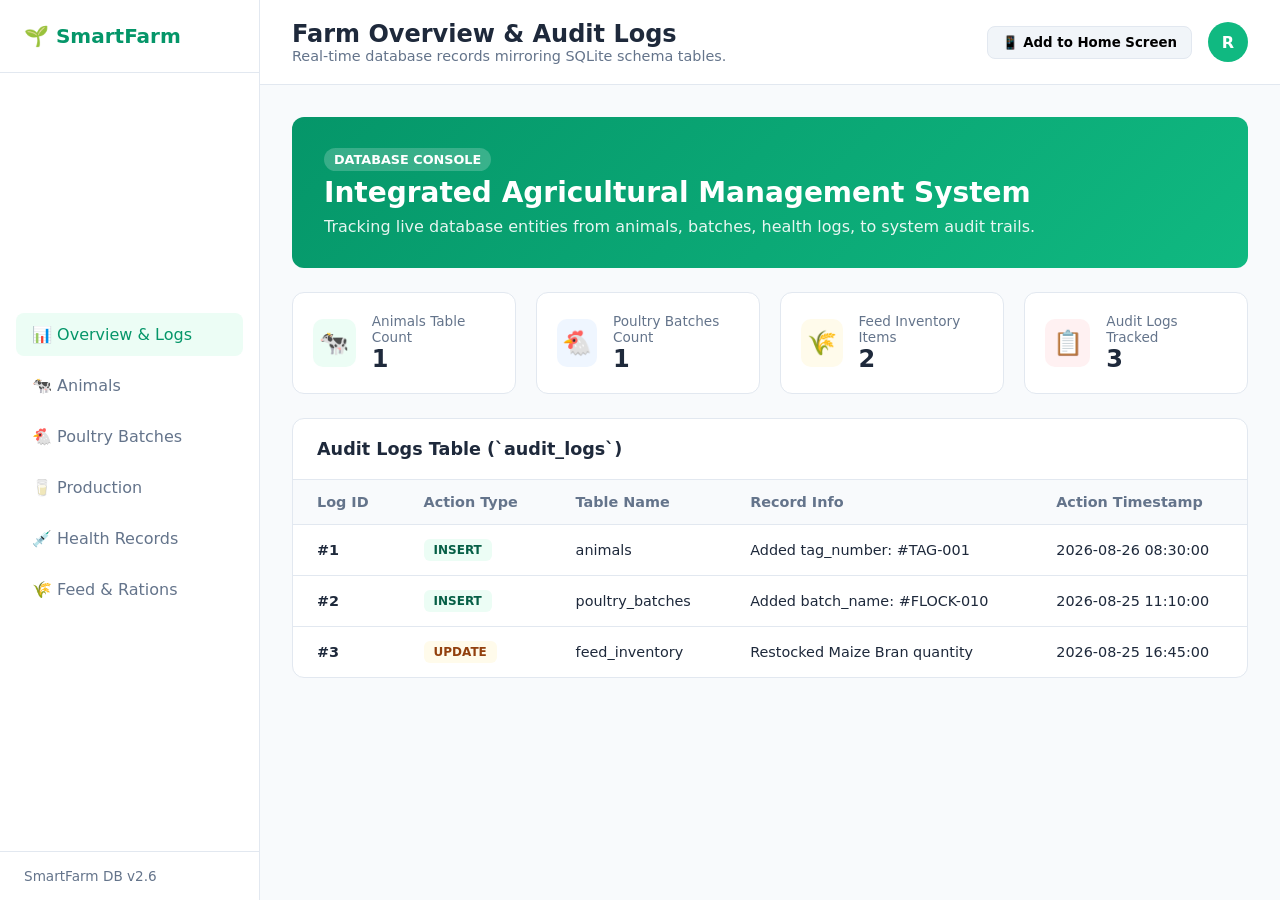
==== commit 6dcb19b0: "this is the new html" ====
--- a/index.html
+++ b/index.html
@@ -4,139 +4,400 @@
     <meta charset="UTF-8">
     <meta name="viewport" content="width=device-width, initial-scale=1.0">
     <title>SmartFarm DB Console</title>
-    <style>
-        :root {
-            --primary: #2e7d32;
-            --primary-dark: #1b5e20;
-            --accent: #81c784;
-            --bg-dark: #121212;
-            --bg-card: #1e1e1e;
-            --text-main: #e0e0e0;
-            --text-muted: #9e9e9e;
-            --border: #333333;
-        }
-
-        * { box-sizing: border-box; margin: 0; padding: 0; font-family: 'Segoe UI', Tahoma, Geneva, Verdana, sans-serif; }
-        body { background-color: var(--bg-dark); color: var(--text-main); display: flex; height: 100vh; overflow: hidden; }
-
-        .hidden { display: none !important; }
-
-        /* SIDEBAR */
-        .sidebar { width: 260px; background-color: var(--bg-card); border-right: 1px solid var(--border); display: flex; flex-direction: column; }
-        .sidebar-brand { padding: 20px; font-size: 1.2rem; font-weight: bold; color: var(--accent); border-bottom: 1px solid var(--border); }
-        .sidebar-nav { list-style: none; padding: 15px 0; flex: 1; }
-        .sidebar-nav li { margin-bottom: 5px; }
-        .sidebar-nav a { display: block; padding: 12px 20px; color: var(--text-muted); text-decoration: none; transition: 0.2s; }
-        .sidebar-nav a:hover, .sidebar-nav a.active { background-color: rgba(46, 125, 50, 0.15); color: var(--accent); border-left: 4px solid var(--primary); }
-        .sidebar-footer { padding: 15px; border-top: 1px solid var(--border); }
-
-        /* MAIN CONTENT AREA */
-        .main-content { flex: 1; display: flex; flex-direction: column; overflow-y: auto; }
-        .view-section { padding: 30px; flex: 1; }
-
-        /* LOGIN SCREEN */
-        #view-login { display: flex; justify-content: center; align-items: center; height: 100vh; background: var(--bg-dark); position: absolute; top: 0; left: 0; width: 100%; z-index: 1000; }
-        .login-card { background: var(--bg-card); padding: 40px; border-radius: 8px; border: 1px solid var(--border); width: 100%; max-width: 400px; box-shadow: 0 4px 20px rgba(0,0,0,0.5); }
-        .login-card h2 { margin-bottom: 20px; color: var(--accent); text-align: center; }
-
-        /* FORM CONTROLS */
-        .form-group { margin-bottom: 15px; }
-        .form-group label { display: block; margin-bottom: 5px; font-size: 0.9rem; color: var(--text-muted); }
-        .form-group input { width: 100%; padding: 10px; background: #2a2a2a; border: 1px solid var(--border); color: var(--text-main); border-radius: 4px; }
-        .form-group input:focus { border-color: var(--primary); outline: none; }
-
-        /* BUTTONS */
-        .btn-primary { background-color: var(--primary); color: white; border: none; padding: 10px 15px; border-radius: 4px; cursor: pointer; width: 100%; font-weight: bold; }
-        .btn-primary:hover { background-color: var(--primary-dark); }
-        .btn-secondary { background-color: transparent; color: var(--text-muted); border: 1px solid var(--border); padding: 10px 15px; border-radius: 4px; cursor: pointer; }
-        .btn-secondary:hover { background-color: rgba(255,255,255,0.05); color: var(--text-main); }
-
-        /* MODALS */
-        .modal-overlay { position: fixed; top: 0; left: 0; width: 100%; height: 100%; background: rgba(0,0,0,0.7); display: flex; justify-content: center; align-items: center; z-index: 2000; }
-        .modal-box { background: var(--bg-card); padding: 30px; border-radius: 8px; width: 100%; max-width: 500px; border: 1px solid var(--border); }
-        .modal-box h3 { margin-bottom: 20px; color: var(--accent); }
-        .modal-actions { display: flex; justify-content: flex-end; gap: 10px; margin-top: 20px; }
-    </style>
+    <link rel="stylesheet" href="style.css">
 </head>
 <body>
 
-    <!-- LOGIN SCREEN -->
-    <div id="view-login">
-        <div class="login-card">
-            <h2>SmartFarm DB Login</h2>
-            <form onsubmit="handleLogin(event)">
-                <div class="form-group">
-                    <label>Username / Email</label>
-                    <input type="text" id="login_user" required placeholder="admin@smartfarm.com">
-                </div>
-                <div class="form-group">
-                    <label>Password</label>
-                    <input type="password" id="login_pass" required placeholder="••••••••">
-                </div>
-                <button type="submit" class="btn-primary" style="margin-top: 10px;">Login to Console</button>
+    <div class="app-container">
+        <!-- SIDEBAR / RESPONSIVE TOP NAV DRAWER -->
+        <aside class="sidebar">
+            <div class="sidebar-brand">
+                🌱 SmartFarm
+            </div>
+            <nav class="sidebar-nav">
+                <a href="#" class="nav-link active" onclick="switchView('overview', this)">📊 Overview & Logs</a>
+                <a href="#" class="nav-link" onclick="switchView('animals', this)">🐄 Animals</a>
+                <a href="#" class="nav-link" onclick="switchView('poultry', this)">🐔 Poultry Batches</a>
+                <a href="#" class="nav-link" onclick="switchView('production', this)">🥛 Production</a>
+                <a href="#" class="nav-link" onclick="switchView('health', this)">💉 Health Records</a>
+                <a href="#" class="nav-link" onclick="switchView('feeding', this)">🌾 Feed & Rations</a>
+            </nav>
+            <div class="sidebar-footer">
+                <p>SmartFarm DB v2.6</p>
+            </div>
+        </aside>
+
+        <!-- MAIN CONTENT AREA -->
+        <main class="main-content">
+            <!-- TOP HEADER -->
+            <header class="top-header">
+                <div>
+                    <h1 id="view-title">Farm Overview & Audit Logs</h1>
+                    <p id="view-subtitle">Real-time database records mirroring SQLite schema tables.</p>
+                </div>
+                <div class="header-actions">
+                    <button class="btn-install" onclick="triggerInstallPrompt()">📱 Add to Home Screen</button>
+                    <div class="user-avatar" title="Raniah">R</div>
+                </div>
+            </header>
+
+            <!-- DASHBOARD BODY -->
+            <div class="dashboard-body">
+
+                <!-- VIEW 1: OVERVIEW & AUDIT LOGS -->
+                <section id="view-overview" class="view-section">
+                    <div class="hero-banner">
+                        <div class="hero-content">
+                            <span class="badge">Database Console</span>
+                            <h2>Integrated Agricultural Management System</h2>
+                            <p>Tracking live database entities from animals, batches, health logs, to system audit trails.</p>
+                        </div>
+                    </div>
+
+                    <div class="stats-grid">
+                        <div class="stat-card">
+                            <div class="stat-icon emerald">🐄</div>
+                            <div>
+                                <div class="stat-label">Animals Table Count</div>
+                                <div class="stat-value" id="stat-animals">1</div>
+                            </div>
+                        </div>
+                        <div class="stat-card">
+                            <div class="stat-icon blue">🐔</div>
+                            <div>
+                                <div class="stat-label">Poultry Batches Count</div>
+                                <div class="stat-value" id="stat-poultry">1</div>
+                            </div>
+                        </div>
+                        <div class="stat-card">
+                            <div class="stat-icon amber">🌾</div>
+                            <div>
+                                <div class="stat-label">Feed Inventory Items</div>
+                                <div class="stat-value" id="stat-feeds">2</div>
+                            </div>
+                        </div>
+                        <div class="stat-card">
+                            <div class="stat-icon rose">📋</div>
+                            <div>
+                                <div class="stat-label">Audit Logs Tracked</div>
+                                <div class="stat-value" id="stat-logs">3</div>
+                            </div>
+                        </div>
+                    </div>
+
+                    <!-- 7. AUDIT LOGS TABLE -->
+                    <div class="table-card">
+                        <div class="table-header">
+                            <h3>Audit Logs Table (`audit_logs`)</h3>
+                        </div>
+                        <div class="table-responsive">
+                            <table>
+                                <thead>
+                                    <tr>
+                                        <th>Log ID</th>
+                                        <th>Action Type</th>
+                                        <th>Table Name</th>
+                                        <th>Record Info</th>
+                                        <th>Action Timestamp</th>
+                                    </tr>
+                                </thead>
+                                <tbody id="audit-logs-table-body">
+                                    <tr>
+                                        <td class="font-bold">#1</td>
+                                        <td><span class="status-badge emerald">INSERT</span></td>
+                                        <td>animals</td>
+                                        <td>Added tag_number: #TAG-001</td>
+                                        <td>2026-08-26 08:30:00</td>
+                                    </tr>
+                                    <tr>
+                                        <td class="font-bold">#2</td>
+                                        <td><span class="status-badge emerald">INSERT</span></td>
+                                        <td>poultry_batches</td>
+                                        <td>Added batch_name: #FLOCK-010</td>
+                                        <td>2026-08-25 11:10:00</td>
+                                    </tr>
+                                    <tr>
+                                        <td class="font-bold">#3</td>
+                                        <td><span class="status-badge amber">UPDATE</span></td>
+                                        <td>feed_inventory</td>
+                                        <td>Restocked Maize Bran quantity</td>
+                                        <td>2026-08-25 16:45:00</td>
+                                    </tr>
+                                </tbody>
+                            </table>
+                        </div>
+                    </div>
+                </section>
+
+                <!-- VIEW 2: ANIMALS TABLE -->
+                <section id="view-animals" class="view-section hidden">
+                    <div class="table-card">
+                        <div class="table-header">
+                            <h3>Animals Table (`animals`)</h3>
+                            <button onclick="openAnimalModal()" class="btn-primary">➕ Insert Animal Record</button>
+                        </div>
+                        <div class="table-responsive">
+                            <table>
+                                <thead>
+                                    <tr>
+                                        <th>Animal ID</th>
+                                        <th>Tag Number</th>
+                                        <th>Species</th>
+                                        <th>Breed</th>
+                                        <th>Gender</th>
+                                        <th>Purpose</th>
+                                        <th>Birth Date</th>
+                                        <th>Status</th>
+                                    </tr>
+                                </thead>
+                                <tbody id="animals-table-body">
+                                    <tr>
+                                        <td class="font-bold">1</td>
+                                        <td>#TAG-001</td>
+                                        <td>Dairy Cattle</td>
+                                        <td>Ankole-Friesian Cross</td>
+                                        <td>Female</td>
+                                        <td>Milk Production</td>
+                                        <td>2024-05-12</td>
+                                        <td><span class="status-badge emerald">Active</span></td>
+                                    </tr>
+                                </tbody>
+                            </table>
+                        </div>
+                    </div>
+                </section>
+
+                <!-- VIEW 3: POULTRY BATCHES TABLE -->
+                <section id="view-poultry" class="view-section hidden">
+                    <div class="table-card">
+                        <div class="table-header">
+                            <h3>Poultry Batches Table (`poultry_batches`)</h3>
+                            <button onclick="openPoultryModal()" class="btn-primary">➕ Insert Poultry Batch</button>
+                        </div>
+                        <div class="table-responsive">
+                            <table>
+                                <thead>
+                                    <tr>
+                                        <th>Batch ID</th>
+                                        <th>Batch Name</th>
+                                        <th>Breed</th>
+                                        <th>Initial Count</th>
+                                        <th>Current Count</th>
+                                        <th>Purpose</th>
+                                        <th>Arrival Date</th>
+                                        <th>Status</th>
+                                    </tr>
+                                </thead>
+                                <tbody id="poultry-table-body">
+                                    <tr>
+                                        <td class="font-bold">1</td>
+                                        <td>#FLOCK-010</td>
+                                        <td>Isa Brown</td>
+                                        <td>500</td>
+                                        <td>485</td>
+                                        <td>Egg Production</td>
+                                        <td>2025-02-10</td>
+                                        <td><span class="status-badge emerald">Active</span></td>
+                                    </tr>
+                                </tbody>
+                            </table>
+                        </div>
+                    </div>
+                </section>
+
+                <!-- VIEW 4: PRODUCTION RECORDS TABLE -->
+                <section id="view-production" class="view-section hidden">
+                    <div class="table-card">
+                        <div class="table-header">
+                            <h3>Production Records Table (`production_records`)</h3>
+                            <button onclick="openProductionModal()" class="btn-primary">➕ Insert Production Log</button>
+                        </div>
+                        <div class="table-responsive">
+                            <table>
+                                <thead>
+                                    <tr>
+                                        <th>Production ID</th>
+                                        <th>Animal ID / Batch ID</th>
+                                        <th>Metric Type</th>
+                                        <th>Quantity</th>
+                                        <th>Recording Date</th>
+                                    </tr>
+                                </thead>
+                                <tbody id="production-table-body">
+                                    <tr>
+                                        <td class="font-bold">1</td>
+                                        <td>Animal ID: 1 (#TAG-001)</td>
+                                        <td><span class="status-badge emerald">Milk Yield (Liters)</span></td>
+                                        <td>22.5 L</td>
+                                        <td>2026-08-26</td>
+                                    </tr>
+                                    <tr>
+                                        <td class="font-bold">2</td>
+                                        <td>Batch ID: 1 (#FLOCK-010)</td>
+                                        <td><span class="status-badge amber">Egg Output (Crates)</span></td>
+                                        <td>15 Crates</td>
+                                        <td>2026-08-26</td>
+                                    </tr>
+                                </tbody>
+                            </table>
+                        </div>
+                    </div>
+                </section>
+
+                <!-- VIEW 5: HEALTH RECORDS TABLE -->
+                <section id="view-health" class="view-section hidden">
+                    <div class="table-card">
+                        <div class="table-header">
+                            <h3>Health Records Table (`health_records`)</h3>
+                            <button onclick="openHealthModal()" class="btn-primary">➕ Insert Health Log</button>
+                        </div>
+                        <div class="table-responsive">
+                            <table>
+                                <thead>
+                                    <tr>
+                                        <th>Health ID</th>
+                                        <th>Entity (Animal / Batch)</th>
+                                        <th>Event Type</th>
+                                        <th>Description</th>
+                                        <th>Medication Used</th>
+                                        <th>Cost ($)</th>
+                                        <th>Event Date</th>
+                                    </tr>
+                                </thead>
+                                <tbody id="health-table-body">
+                                    <tr>
+                                        <td class="font-bold">1</td>
+                                        <td>Batch ID: 1 (#FLOCK-010)</td>
+                                        <td>Vaccination</td>
+                                        <td>Newcastle Disease prevention</td>
+                                        <td>Oral Vaccine Drops</td>
+                                        <td>$15.00</td>
+                                        <td>2026-08-20</td>
+                                    </tr>
+                                </tbody>
+                            </table>
+                        </div>
+                    </div>
+                </section>
+
+                <!-- VIEW 6: FEED INVENTORY & SCHEDULES TABLES -->
+                <section id="view-feeding" class="view-section hidden">
+                    <div class="table-card" style="margin-bottom: 24px;">
+                        <div class="table-header">
+                            <h3>Feed Inventory Table (`feed_inventory`)</h3>
+                            <button onclick="openFeedModal()" class="btn-primary">➕ Add Feed Item</button>
+                        </div>
+                        <div class="table-responsive">
+                            <table>
+                                <thead>
+                                    <tr>
+                                        <th>Feed ID</th>
+                                        <th>Feed Name</th>
+                                        <th>Category</th>
+                                        <th>Stock Quantity (kg)</th>
+                                        <th>Unit Cost</th>
+                                    </tr>
+                                </thead>
+                                <tbody id="feed-inventory-table-body">
+                                    <tr>
+                                        <td class="font-bold">1</td>
+                                        <td>Dairy Meal Pellets</td>
+                                        <td>Concentrates</td>
+                                        <td>2250 kg (45 Bags)</td>
+                                        <td>$25.00</td>
+                                    </tr>
+                                    <tr>
+                                        <td class="font-bold">2</td>
+                                        <td>Maize Bran</td>
+                                        <td>Energy Feeds</td>
+                                        <td>600 kg (12 Bags)</td>
+                                        <td>$14.00</td>
+                                    </tr>
+                                </tbody>
+                            </table>
+                        </div>
+                    </div>
+
+                    <div class="table-card">
+                        <div class="table-header">
+                            <h3>Feeding Schedules Table (`feeding_schedules`)</h3>
+                            <button onclick="openScheduleModal()" class="btn-primary">➕ Assign Ration</button>
+                        </div>
+                        <div class="table-responsive">
+                            <table>
+                                <thead>
+                                    <tr>
+                                        <th>Ration ID</th>
+                                        <th>Feed ID</th>
+                                        <th>Target Section</th>
+                                        <th>Daily Quantity (kg)</th>
+                                    </tr>
+                                </thead>
+                                <tbody id="feeding-schedule-table-body">
+                                    <tr>
+                                        <td class="font-bold">1</td>
+                                        <td>Feed ID: 1 (Dairy Meal Pellets)</td>
+                                        <td>Cattle Barn A</td>
+                                        <td>45.0 kg</td>
+                                    </tr>
+                                </tbody>
+                            </table>
+                        </div>
+                    </div>
+                </section>
+
+            </div>
+        </main>
+    </div>
+
+    <!-- MODALS FOR DB INSERTIONS -->
+    
+    <!-- ANIMAL MODAL -->
+    <div id="animalModal" class="modal-overlay hidden">
+        <div class="modal-box">
+            <h3>Insert Record into `animals`</h3>
+            <form onsubmit="addAnimalRow(event)">
+                <div class="form-group"><label>Tag Number</label><input type="text" id="anim_tag" required placeholder="#TAG-002"></div>
+                <div class="form-group"><label>Species</label><input type="text" id="anim_species" required placeholder="Dairy Cattle"></div>
+                <div class="form-group"><label>Breed</label><input type="text" id="anim_breed" placeholder="Friesian"></div>
+                <div class="form-group"><label>Gender</label><select id="anim_gender"><option value="Female">Female</option><option value="Male">Male</option></select></div>
+                <div class="form-group"><label>Purpose</label><input type="text" id="anim_purpose" required placeholder="Milk / Breeding"></div>
+                <div class="form-group"><label>Birth Date</label><input type="date" id="anim_dob"></div>
+                <div class="modal-actions">
+                    <button type="button" onclick="closeAnimalModal()" class="btn-secondary">Cancel</button>
+                    <button type="submit" class="btn-primary">Insert Record</button>
+                </div>
             </form>
         </div>
     </div>
 
-    <!-- APP SHELL (Hidden until logged in) -->
-    <div id="app-shell" class="hidden" style="display: flex; width: 100%; height: 100vh;">
-        <!-- SIDEBAR -->
-        <div class="sidebar">
-            <div class="sidebar-brand">🌱 SmartFarm DB</div>
-            <ul class="sidebar-nav">
-                <li><a href="#" onclick="switchView('home', this)" class="nav-link active">Home</a></li>
-                <li><a href="#" onclick="switchView('animals', this)" class="nav-link">Livestock & Poultry</a></li>
-                <li><a href="#" onclick="switchView('production', this)" class="nav-link">Production Logs</a></li>
-                <li><a href="#" onclick="switchView('health', this)" class="nav-link">Health Records</a></li>
-                <li><a href="#" onclick="switchView('inventory', this)" class="nav-link">Feed Inventory</a></li>
-            </ul>
-            <div class="sidebar-footer">
-                <button onclick="handleLogout()" class="btn-secondary" style="width: 100%;">Log Out</button>
-            </div>
-        </div>
-
-        <!-- MAIN CONTENT -->
-        <div class="main-content">
-            <!-- HOME VIEW -->
-            <div id="view-home" class="view-section">
-                <h2>Dashboard Home</h2>
-                <p style="color: var(--text-muted); margin-top: 10px;">Welcome back! Select an option from the sidebar to manage database records and farm metrics.</p>
-            </div>
-
-            <!-- ANIMALS VIEW -->
-            <div id="view-animals" class="view-section hidden">
-                <h2>Livestock & Poultry Management</h2>
-                <button onclick="openAnimalModal()" class="btn-primary" style="width: auto; margin-top: 15px;">Add Animal Record</button>
-            </div>
-
-            <!-- PRODUCTION VIEW -->
-            <div id="view-production" class="view-section hidden">
-                <h2>Production Logs</h2>
-                <button onclick="openProductionModal()" class="btn-primary" style="width: auto; margin-top: 15px;">Add Production Log</button>
-            </div>
-
-            <!-- HEALTH VIEW -->
-            <div id="view-health" class="view-section hidden">
-                <h2>Health Records</h2>
-                <button onclick="openHealthModal()" class="btn-primary" style="width: auto; margin-top: 15px;">Add Health Record</button>
-            </div>
-
-            <!-- INVENTORY VIEW -->
-            <div id="view-inventory" class="view-section hidden">
-                <h2>Feed Inventory</h2>
-                <button onclick="openFeedModal()" class="btn-primary" style="width: auto; margin-top: 15px;">Add Feed Stock</button>
-            </div>
+    <!-- POULTRY BATCH MODAL -->
+    <div id="poultryModal" class="modal-overlay hidden">
+        <div class="modal-box">
+            <h3>Insert Record into `poultry_batches`</h3>
+            <form onsubmit="addPoultryRow(event)">
+                <div class="form-group"><label>Batch Name</label><input type="text" id="poul_name" required placeholder="#FLOCK-011"></div>
+                <div class="form-group"><label>Breed</label><input type="text" id="poul_breed" placeholder="Broilers"></div>
+                <div class="form-group"><label>Initial Count</label><input type="number" id="poul_initial" required placeholder="200"></div>
+                <div class="form-group"><label>Current Count</label><input type="number" id="poul_current" required placeholder="195"></div>
+                <div class="form-group"><label>Purpose</label><input type="text" id="poul_purpose" required placeholder="Meat Production"></div>
+                <div class="form-group"><label>Arrival Date</label><input type="date" id="poul_date" required></div>
+                <div class="modal-actions">
+                    <button type="button" onclick="closePoultryModal()" class="btn-secondary">Cancel</button>
+                    <button type="submit" class="btn-primary">Insert Record</button>
+                </div>
+            </form>
         </div>
     </div>
 
-    <!-- PRODUCTION MODAL -->
+    <!-- PRODUCTION RECORD MODAL -->
     <div id="productionModal" class="modal-overlay hidden">
         <div class="modal-box">
-            <h3>Insert Record into `production_logs`</h3>
+            <h3>Insert Record into `production_records`</h3>
             <form onsubmit="addProductionRow(event)">
-                <div class="form-group"><label>Entity Reference</label><input type="text" id="prod_entity" required placeholder="Cow ID: 102"></div>
-                <div class="form-group"><label>Metric Type</label><input type="text" id="prod_metric" required placeholder="Milk Yield"></div>
-                <div class="form-group"><label>Quantity</label><input type="text" id="prod_qty" required placeholder="20 L"></div>
+                <div class="form-group"><label>Animal ID or Batch ID Reference</label><input type="text" id="prod_ref" required placeholder="Animal ID: 1"></div>
+                <div class="form-group"><label>Metric Type</label><input type="text" id="prod_metric" required placeholder="Milk Yield (Liters)"></div>
+                <div class="form-group"><label>Quantity</label><input type="number" step="0.1" id="prod_qty" required placeholder="20.5"></div>
                 <div class="form-group"><label>Recording Date</label><input type="date" id="prod_date" required></div>
                 <div class="modal-actions">
                     <button type="button" onclick="closeProductionModal()" class="btn-secondary">Cancel</button>
@@ -151,12 +412,12 @@
         <div class="modal-box">
             <h3>Insert Record into `health_records`</h3>
             <form onsubmit="addHealthRow(event)">
-                <div class="form-group"><label>Entity Reference</label><input type="text" id="health_entity" required placeholder="Batch ID: 1"></div>
-                <div class="form-group"><label>Event Type</label><input type="text" id="health_event" required placeholder="Vaccination"></div>
-                <div class="form-group"><label>Description</label><input type="text" id="health_desc" required placeholder="Routine checkup"></div>
-                <div class="form-group"><label>Medication Used</label><input type="text" id="health_med" placeholder="Antibiotics"></div>
-                <div class="form-group"><label>Cost ($)</label><input type="text" id="health_cost" placeholder="$10.00"></div>
-                <div class="form-group"><label>Event Date</label><input type="date" id="health_date" required></div>
+                <div class="form-group"><label>Entity Reference</label><input type="text" id="heal_ref" required placeholder="Animal ID: 1 or Batch ID: 1"></div>
+                <div class="form-group"><label>Event Type</label><input type="text" id="heal_type" required placeholder="Vaccination / Treatment"></div>
+                <div class="form-group"><label>Description</label><input type="text" id="heal_desc" placeholder="Routine checkup"></div>
+                <div class="form-group"><label>Medication Used</label><input type="text" id="heal_med" placeholder="Antibiotic"></div>
+                <div class="form-group"><label>Cost ($)</label><input type="number" step="0.01" id="heal_cost" value="0.00"></div>
+                <div class="form-group"><label>Event Date</label><input type="date" id="heal_date" required></div>
                 <div class="modal-actions">
                     <button type="button" onclick="closeHealthModal()" class="btn-secondary">Cancel</button>
                     <button type="submit" class="btn-primary">Insert Record</button>
@@ -170,10 +431,10 @@
         <div class="modal-box">
             <h3>Insert Record into `feed_inventory`</h3>
             <form onsubmit="addFeedRow(event)">
-                <div class="form-group"><label>Feed Name</label><input type="text" id="feed_name" required placeholder="Hay Bales"></div>
-                <div class="form-group"><label>Category</label><input type="text" id="feed_category" required placeholder="Roughage"></div>
-                <div class="form-group"><label>Stock Quantity</label><input type="text" id="feed_qty" required placeholder="500 kg"></div>
-                <div class="form-group"><label>Unit Cost</label><input type="text" id="feed_cost" required placeholder="$5.00"></div>
+                <div class="form-group"><label>Feed Name</label><input type="text" id="feed_name" required placeholder="Layers Mash"></div>
+                <div class="form-group"><label>Category</label><input type="text" id="feed_cat" required placeholder="Concentrates"></div>
+                <div class="form-group"><label>Stock Quantity (kg)</label><input type="number" step="0.1" id="feed_qty" required placeholder="500"></div>
+                <div class="form-group"><label>Unit Cost ($)</label><input type="number" step="0.01" id="feed_cost" required placeholder="20.00"></div>
                 <div class="modal-actions">
                     <button type="button" onclick="closeFeedModal()" class="btn-secondary">Cancel</button>
                     <button type="submit" class="btn-primary">Insert Record</button>
@@ -182,40 +443,232 @@
         </div>
     </div>
 
-    <!-- JAVASCRIPT LOGIC -->
+    <!-- FEEDING SCHEDULE MODAL -->
+    <div id="scheduleModal" class="modal-overlay hidden">
+        <div class="modal-box">
+            <h3>Insert Record into `feeding_schedules`</h3>
+            <form onsubmit="addScheduleRow(event)">
+                <div class="form-group"><label>Feed ID Reference</label><input type="number" id="sched_feed_id" required placeholder="1"></div>
+                <div class="form-group"><label>Target Section</label><input type="text" id="sched_section" required placeholder="Poultry House B"></div>
+                <div class="form-group"><label>Daily Quantity (kg)</label><input type="number" step="0.1" id="sched_qty" required placeholder="25.0"></div>
+                <div class="modal-actions">
+                    <button type="button" onclick="closeScheduleModal()" class="btn-secondary">Cancel</button>
+                    <button type="submit" class="btn-primary">Insert Record</button>
+                </div>
+            </form>
+        </div>
+    </div>
+
+    <!-- JAVASCRIPT CONTROLLERS -->
     <script>
-        function handleLogin(event) {
-            event.preventDefault();
-            document.getElementById('view-login').classList.add('hidden');
-            document.getElementById('app-shell').classList.remove('hidden');
-        }
-
-        function handleLogout() {
-            document.getElementById('app-shell').classList.add('hidden');
-            document.getElementById('view-login').classList.remove('hidden');
-        }
-
         function switchView(viewId, element) {
-            document.querySelectorAll('.view-section').forEach(section => {
-                section.classList.add('hidden');
-            });
+            document.querySelectorAll('.view-section').forEach(sec => sec.classList.add('hidden'));
             document.getElementById('view-' + viewId).classList.remove('hidden');
 
-            document.querySelectorAll('.sidebar-nav .nav-link').forEach(link => {
-                link.classList.remove('active');
-            });
+            document.querySelectorAll('.nav-link').forEach(link => link.classList.remove('active'));
             element.classList.add('active');
-        }
-
-        function openAnimalModal() { alert('Open Animal Record Modal'); }
-        function openProductionModal() { document.getElementById('productionModal').classList.remove('hidden'); }
+
+            const titles = {
+                'overview': ['Farm Overview & Audit Logs', 'Real-time database records mirroring SQLite schema tables.'],
+                'animals': ['Animals Table Management', 'Direct interface matching the `animals` database table.'],
+                'poultry': ['Poultry Batches Table', 'Direct interface matching the `poultry_batches` database table.'],
+                'production': ['Production Records Table', 'Direct interface matching the `production_records` database table.'],
+                'health': ['Health Records Table', 'Direct interface matching the `health_records` database table.'],
+                'feeding': ['Feed Inventory & Schedules', 'Direct interface matching `feed_inventory` and `feeding_schedules` tables.']
+            };
+
+            document.getElementById('view-title').innerText = titles[viewId][0];
+            document.getElementById('view-subtitle').innerText = titles[viewId][1];
+        }
+
+        function triggerInstallPrompt() {
+            alert("To add SmartFarm DB Console to your Home Screen:\n\n• Mobile: Open browser settings and select 'Add to Home Screen'.\n• Desktop: Click the installation icon in your address bar.");
+        }
+
+        // Modal Open/Close Controls
+        function openAnimalModal() { document.getElementById('animalModal').classList.remove('hidden'); }
+        function closeAnimalModal() { document.getElementById('animalModal').classList.add('hidden'); }
+
+        function openPoultryModal() { document.getElementById('poultryModal').classList.remove('hidden'); document.getElementById('poul_date').valueAsDate = new Date(); }
+        function closePoultryModal() { document.getElementById('poultryModal').classList.add('hidden'); }
+
+        function openProductionModal() { document.getElementById('productionModal').classList.remove('hidden'); document.getElementById('prod_date').valueAsDate = new Date(); }
         function closeProductionModal() { document.getElementById('productionModal').classList.add('hidden'); }
 
-        function openHealthModal() { document.getElementById('healthModal').classList.remove('hidden'); }
+        function openHealthModal() { document.getElementById('healthModal').classList.remove('hidden'); document.getElementById('heal_date').valueAsDate = new Date(); }
         function closeHealthModal() { document.getElementById('healthModal').classList.add('hidden'); }
 
         function openFeedModal() { document.getElementById('feedModal').classList.remove('hidden'); }
         function closeFeedModal() { document.getElementById('feedModal').classList.add('hidden'); }
+
+        function openScheduleModal() { document.getElementById('scheduleModal').classList.remove('hidden'); }
+        function closeScheduleModal() { document.getElementById('scheduleModal').classList.add('hidden'); }
+
+        // Helper to push audit log entries dynamically
+        function logAuditAction(tableName, recordInfo, actionType = 'INSERT') {
+            const tableBody = document.getElementById('audit-logs-table-body');
+            const logId = tableBody.rows.length + 1;
+            const now = new Date().toISOString().slice(0, 19).replace('T', ' ');
+
+            const newRow = document.createElement('tr');
+            newRow.innerHTML = `
+                <td class="font-bold">#${logId}</td>
+                <td><span class="status-badge emerald">${actionType}</span></td>
+                <td>${tableName}</td>
+                <td>${recordInfo}</td>
+                <td>${now}</td>
+            `;
+            tableBody.prepend(newRow);
+            document.getElementById('stat-logs').innerText = logId;
+        }
+
+        // Table Insertion Handlers
+        function addAnimalRow(event) {
+            event.preventDefault();
+            const tag = document.getElementById('anim_tag').value;
+            const species = document.getElementById('anim_species').value;
+            const breed = document.getElementById('anim_breed').value || '-';
+            const gender = document.getElementById('anim_gender').value;
+            const purpose = document.getElementById('anim_purpose').value;
+            const dob = document.getElementById('anim_dob').value || '-';
+
+            const tbody = document.getElementById('animals-table-body');
+            const id = tbody.rows.length + 1;
+            const tr = document.createElement('tr');
+            tr.innerHTML = `
+                <td class="font-bold">${id}</td>
+                <td>${tag}</td>
+                <td>${species}</td>
+                <td>${breed}</td>
+                <td>${gender}</td>
+                <td>${purpose}</td>
+                <td>${dob}</td>
+                <td><span class="status-badge emerald">Active</span></td>
+            `;
+            tbody.prepend(tr);
+            document.getElementById('stat-animals').innerText = id;
+            logAuditAction('animals', `Inserted tag_number: ${tag}`);
+            closeAnimalModal();
+        }
+
+        function addPoultryRow(event) {
+            event.preventDefault();
+            const name = document.getElementById('poul_name').value;
+            const breed = document.getElementById('poul_breed').value || '-';
+            const initial = document.getElementById('poul_initial').value;
+            const current = document.getElementById('poul_current').value;
+            const purpose = document.getElementById('poul_purpose').value;
+            const date = document.getElementById('poul_date').value;
+
+            const tbody = document.getElementById('poultry-table-body');
+            const id = tbody.rows.length + 1;
+            const tr = document.createElement('tr');
+            tr.innerHTML = `
+                <td class="font-bold">${id}</td>
+                <td>${name}</td>
+                <td>${breed}</td>
+                <td>${initial}</td>
+                <td>${current}</td>
+                <td>${purpose}</td>
+                <td>${date}</td>
+                <td><span class="status-badge emerald">Active</span></td>
+            `;
+            tbody.prepend(tr);
+            document.getElementById('stat-poultry').innerText = id;
+            logAuditAction('poultry_batches', `Inserted batch_name: ${name}`);
+            closePoultryModal();
+        }
+
+        function addProductionRow(event) {
+            event.preventDefault();
+            const ref = document.getElementById('prod_ref').value;
+            const metric = document.getElementById('prod_metric').value;
+            const qty = document.getElementById('prod_qty').value;
+            const date = document.getElementById('prod_date').value;
+
+            const tbody = document.getElementById('production-table-body');
+            const id = tbody.rows.length + 1;
+            const tr = document.createElement('tr');
+            tr.innerHTML = `
+                <td class="font-bold">${id}</td>
+                <td>${ref}</td>
+                <td><span class="status-badge emerald">${metric}</span></td>
+                <td>${qty}</td>
+                <td>${date}</td>
+            `;
+            tbody.prepend(tr);
+            logAuditAction('production_records', `Logged metric: ${metric} (${qty})`);
+            closeProductionModal();
+        }
+
+        function addHealthRow(event) {
+            event.preventDefault();
+            const ref = document.getElementById('heal_ref').value;
+            const type = document.getElementById('heal_type').value;
+            const desc = document.getElementById('heal_desc').value || '-';
+            const med = document.getElementById('heal_med').value || '-';
+            const cost = parseFloat(document.getElementById('heal_cost').value).toFixed(2);
+            const date = document.getElementById('heal_date').value;
+
+            const tbody = document.getElementById('health-table-body');
+            const id = tbody.rows.length + 1;
+            const tr = document.createElement('tr');
+            tr.innerHTML = `
+                <td class="font-bold">${id}</td>
+                <td>${ref}</td>
+                <td>${type}</td>
+                <td>${desc}</td>
+                <td>${med}</td>
+                <td>$${cost}</td>
+                <td>${date}</td>
+            `;
+            tbody.prepend(tr);
+            logAuditAction('health_records', `Added health event: ${type} for ${ref}`);
+            closeHealthModal();
+        }
+
+        function addFeedRow(event) {
+            event.preventDefault();
+            const name = document.getElementById('feed_name').value;
+            const cat = document.getElementById('feed_cat').value;
+            const qty = document.getElementById('feed_qty').value;
+            const cost = parseFloat(document.getElementById('feed_cost').value).toFixed(2);
+
+            const tbody = document.getElementById('feed-inventory-table-body');
+            const id = tbody.rows.length + 1;
+            const tr = document.createElement('tr');
+            tr.innerHTML = `
+                <td class="font-bold">${id}</td>
+                <td>${name}</td>
+                <td>${cat}</td>
+                <td>${qty} kg</td>
+                <td>$${cost}</td>
+            `;
+            tbody.prepend(tr);
+            document.getElementById('stat-feeds').innerText = id + 1;
+            logAuditAction('feed_inventory', `Added feed item: ${name} (${qty}kg)`);
+            closeFeedModal();
+        }
+
+        function addScheduleRow(event) {
+            event.preventDefault();
+            const feedId = document.getElementById('sched_feed_id').value;
+            const section = document.getElementById('sched_section').value;
+            const qty = document.getElementById('sched_qty').value;
+
+            const tbody = document.getElementById('feeding-schedule-table-body');
+            const id = tbody.rows.length + 1;
+            const tr = document.createElement('tr');
+            tr.innerHTML = `
+                <td class="font-bold">${id}</td>
+                <td>Feed ID: ${feedId}</td>
+                <td>${section}</td>
+                <td>${qty} kg</td>
+            `;
+            tbody.prepend(tr);
+            logAuditAction('feeding_schedules', `Assigned ${qty}kg to ${section}`);
+            closeScheduleModal();
+        }
     </script>
 </body>
 </html>
--- a/style.css
+++ b/style.css
@@ -0,0 +1,397 @@
+/* --- ROOT & RESET --- */
+:root {
+    --primary: #10b981;
+    --primary-dark: #059669;
+    --bg-main: #f8fafc;
+    --bg-card: #ffffff;
+    --text-main: #1e293b;
+    --text-muted: #64748b;
+    --border-color: #e2e8f0;
+    --radius: 12px;
+    --transition: all 0.25s ease;
+}
+
+* {
+    box-sizing: border-box;
+    margin: 0;
+    padding: 0;
+    font-family: 'Segoe UI', system-ui, -apple-system, sans-serif;
+}
+
+body {
+    background-color: var(--bg-main);
+    color: var(--text-main);
+    display: flex;
+    min-height: 100vh;
+}
+
+/* --- APP CONTAINER & SIDEBAR --- */
+.app-container {
+    display: flex;
+    width: 100%;
+}
+
+.sidebar {
+    width: 260px;
+    background-color: var(--bg-card);
+    border-right: 1px solid var(--border-color);
+    display: flex;
+    flex-direction: column;
+    justify-content: space-between;
+    position: fixed;
+    height: 100vh;
+    z-index: 10;
+}
+
+.sidebar-brand {
+    font-size: 1.25rem;
+    font-weight: 700;
+    padding: 24px;
+    color: var(--primary-dark);
+    border-bottom: 1px solid var(--border-color);
+}
+
+.sidebar-nav {
+    padding: 16px;
+    display: flex;
+    flex-direction: column;
+    gap: 8px;
+    overflow-y: auto;
+}
+
+.nav-link {
+    display: flex;
+    align-items: center;
+    padding: 12px 16px;
+    color: var(--text-muted);
+    text-decoration: none;
+    font-weight: 500;
+    border-radius: 8px;
+    transition: var(--transition);
+}
+
+.nav-link:hover, .nav-link.active {
+    background-color: #ecfdf5;
+    color: var(--primary-dark);
+}
+
+.sidebar-footer {
+    padding: 16px 24px;
+    font-size: 0.85rem;
+    color: var(--text-muted);
+    border-top: 1px solid var(--border-color);
+}
+
+/* --- MAIN CONTENT AREA --- */
+.main-content {
+    margin-left: 260px;
+    flex: 1;
+    display: flex;
+    flex-direction: column;
+}
+
+.top-header {
+    background-color: var(--bg-card);
+    padding: 20px 32px;
+    border-bottom: 1px solid var(--border-color);
+    display: flex;
+    justify-content: space-between;
+    align-items: center;
+}
+
+.top-header h1 {
+    font-size: 1.5rem;
+    font-weight: 700;
+}
+
+.top-header p {
+    font-size: 0.9rem;
+    color: var(--text-muted);
+}
+
+.header-actions {
+    display: flex;
+    align-items: center;
+    gap: 16px;
+}
+
+.btn-install {
+    background-color: #f1f5f9;
+    border: 1px solid var(--border-color);
+    padding: 8px 14px;
+    border-radius: 8px;
+    font-weight: 600;
+    cursor: pointer;
+    transition: var(--transition);
+}
+
+.btn-install:hover {
+    background-color: #e2e8f0;
+}
+
+.user-avatar {
+    width: 40px;
+    height: 40px;
+    background-color: var(--primary);
+    color: white;
+    border-radius: 50%;
+    display: flex;
+    align-items: center;
+    justify-content: center;
+    font-weight: bold;
+}
+
+/* --- DASHBOARD BODY & STATS --- */
+.dashboard-body {
+    padding: 32px;
+    max-width: 1400px;
+    width: 100%;
+}
+
+.hero-banner {
+    background: linear-gradient(135deg, #059669 0%, #10b981 100%);
+    color: white;
+    padding: 32px;
+    border-radius: var(--radius);
+    margin-bottom: 24px;
+}
+
+.hero-content .badge {
+    background-color: rgba(255, 255, 255, 0.2);
+    padding: 4px 10px;
+    border-radius: 20px;
+    font-size: 0.8rem;
+    font-weight: 600;
+    text-transform: uppercase;
+}
+
+.hero-content h2 {
+    font-size: 1.75rem;
+    margin: 8px 0;
+}
+
+.hero-content p {
+    opacity: 0.9;
+}
+
+.stats-grid {
+    display: grid;
+    grid-template-columns: repeat(auto-fit, minmax(220px, 1fr));
+    gap: 20px;
+    margin-bottom: 24px;
+}
+
+.stat-card {
+    background-color: var(--bg-card);
+    padding: 20px;
+    border-radius: var(--radius);
+    border: 1px solid var(--border-color);
+    display: flex;
+    align-items: center;
+    gap: 16px;
+}
+
+.stat-icon {
+    width: 48px;
+    height: 48px;
+    border-radius: 10px;
+    display: flex;
+    align-items: center;
+    justify-content: center;
+    font-size: 1.5rem;
+}
+
+.stat-icon.emerald { background-color: #ecfdf5; }
+.stat-icon.blue { background-color: #eff6ff; }
+.stat-icon.amber { background-color: #fffbeb; }
+.stat-icon.rose { background-color: #fff1f2; }
+
+.stat-label {
+    font-size: 0.85rem;
+    color: var(--text-muted);
+}
+
+.stat-value {
+    font-size: 1.5rem;
+    font-weight: 700;
+}
+
+/* --- TABLES & CARDS --- */
+.table-card {
+    background-color: var(--bg-card);
+    border: 1px solid var(--border-color);
+    border-radius: var(--radius);
+    overflow: hidden;
+    margin-bottom: 24px;
+}
+
+.table-header {
+    padding: 20px 24px;
+    display: flex;
+    justify-content: space-between;
+    align-items: center;
+    border-bottom: 1px solid var(--border-color);
+}
+
+.table-header h3 {
+    font-size: 1.1rem;
+    font-weight: 600;
+}
+
+.table-responsive {
+    overflow-x: auto;
+}
+
+table {
+    width: 100%;
+    border-collapse: collapse;
+    text-align: left;
+    font-size: 0.9rem;
+}
+
+th, td {
+    padding: 14px 24px;
+    border-bottom: 1px solid var(--border-color);
+}
+
+th {
+    background-color: #f8fafc;
+    font-weight: 600;
+    color: var(--text-muted);
+}
+
+tr:last-child td {
+    border-bottom: none;
+}
+
+.font-bold {
+    font-weight: 600;
+}
+
+/* --- BUTTONS & BADGES --- */
+.btn-primary {
+    background-color: var(--primary);
+    color: white;
+    border: none;
+    padding: 8px 16px;
+    border-radius: 8px;
+    font-weight: 600;
+    cursor: pointer;
+    transition: var(--transition);
+}
+
+.btn-primary:hover {
+    background-color: var(--primary-dark);
+}
+
+.btn-secondary {
+    background-color: #e2e8f0;
+    color: var(--text-main);
+    border: none;
+    padding: 8px 16px;
+    border-radius: 8px;
+    font-weight: 600;
+    cursor: pointer;
+    transition: var(--transition);
+}
+
+.btn-secondary:hover {
+    background-color: #cbd5e1;
+}
+
+.status-badge {
+    padding: 4px 10px;
+    border-radius: 6px;
+    font-size: 0.75rem;
+    font-weight: 600;
+    display: inline-block;
+}
+
+.status-badge.emerald {
+    background-color: #ecfdf5;
+    color: #065f46;
+}
+
+.status-badge.amber {
+    background-color: #fffbeb;
+    color: #92400e;
+}
+
+/* --- MODALS --- */
+.modal-overlay {
+    position: fixed;
+    top: 0;
+    left: 0;
+    width: 100%;
+    height: 100%;
+    background-color: rgba(0, 0, 0, 0.5);
+    display: flex;
+    align-items: center;
+    justify-content: center;
+    z-index: 100;
+}
+
+.modal-box {
+    background-color: var(--bg-card);
+    padding: 32px;
+    border-radius: var(--radius);
+    width: 100%;
+    max-width: 480px;
+    box-shadow: 0 10px 25px rgba(0,0,0,0.1);
+}
+
+.modal-box h3 {
+    margin-bottom: 20px;
+    font-size: 1.25rem;
+}
+
+.form-group {
+    margin-bottom: 16px;
+}
+
+.form-group label {
+    display: block;
+    font-size: 0.85rem;
+    font-weight: 600;
+    margin-bottom: 6px;
+    color: var(--text-muted);
+}
+
+.form-group input, .form-group select {
+    width: 100%;
+    padding: 10px 14px;
+    border: 1px solid var(--border-color);
+    border-radius: 8px;
+    font-size: 0.95rem;
+    outline: none;
+    transition: var(--transition);
+}
+
+.form-group input:focus, .form-group select:focus {
+    border-color: var(--primary);
+    box-shadow: 0 0 0 3px rgba(16, 185, 129, 0.15);
+}
+
+.modal-actions {
+    display: flex;
+    justify-content: flex-end;
+    gap: 12px;
+    margin-top: 24px;
+}
+
+/* --- UTILITIES --- */
+.hidden {
+    display: none !important;
+}
+
+@media (max-width: 768px) {
+    .sidebar {
+        width: 70px;
+    }
+    .sidebar-brand, .sidebar-footer, .nav-link span {
+        display: none;
+    }
+    .main-content {
+        margin-left: 70px;
+    }
+}
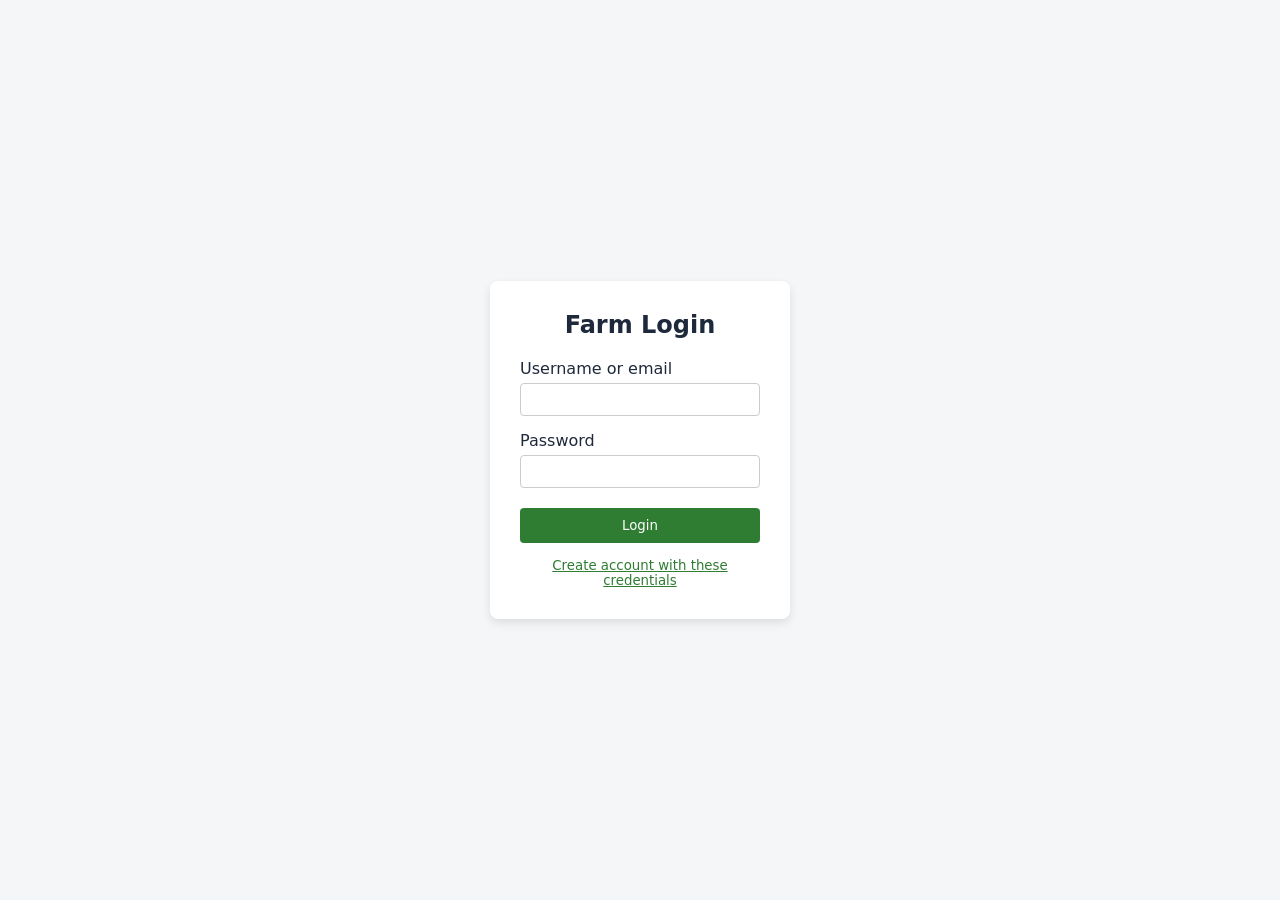
==== commit 68c495ac: "Fix database login and update user credentials" ====
--- a/index.html
+++ b/index.html
@@ -1,10 +1,17 @@
+
 <!DOCTYPE html>
 <html lang="en">
 <head>
     <meta charset="UTF-8">
     <meta name="viewport" content="width=device-width, initial-scale=1.0">
-    <title>SmartFarm DB Console</title>
+    <title>SmartFarm DB</title>
     <link rel="stylesheet" href="style.css">
+    <script>
+    // If they aren't logged in, bounce them back to the login page immediately
+    if (localStorage.getItem('isLoggedIn') !== 'true') {
+        window.location.href = 'login.html';
+    }
+</script>
 </head>
 <body>
 
@@ -23,7 +30,7 @@
                 <a href="#" class="nav-link" onclick="switchView('feeding', this)">🌾 Feed & Rations</a>
             </nav>
             <div class="sidebar-footer">
-                <p>SmartFarm DB v2.6</p>
+                <p>SmartFarm DB </p>
             </div>
         </aside>
 
@@ -33,7 +40,7 @@
             <header class="top-header">
                 <div>
                     <h1 id="view-title">Farm Overview & Audit Logs</h1>
-                    <p id="view-subtitle">Real-time database records mirroring SQLite schema tables.</p>
+                    <p id="view-subtitle">Real-time database</p>
                 </div>
                 <div class="header-actions">
                     <button class="btn-install" onclick="triggerInstallPrompt()">📱 Add to Home Screen</button>
@@ -48,9 +55,9 @@
                 <section id="view-overview" class="view-section">
                     <div class="hero-banner">
                         <div class="hero-content">
-                            <span class="badge">Database Console</span>
-                            <h2>Integrated Agricultural Management System</h2>
-                            <p>Tracking live database entities from animals, batches, health logs, to system audit trails.</p>
+        
+                            <h2> Agricultural Management System</h2>
+                            <p>Tracking live database from the farm</p>
                         </div>
                     </div>
 
@@ -88,7 +95,7 @@
                     <!-- 7. AUDIT LOGS TABLE -->
                     <div class="table-card">
                         <div class="table-header">
-                            <h3>Audit Logs Table (`audit_logs`)</h3>
+                            <h3>Audit Logs</h3>
                         </div>
                         <div class="table-responsive">
                             <table>
@@ -106,14 +113,14 @@
                                         <td class="font-bold">#1</td>
                                         <td><span class="status-badge emerald">INSERT</span></td>
                                         <td>animals</td>
-                                        <td>Added tag_number: #TAG-001</td>
+                                        <td>Added tag_number: TAG-001</td>
                                         <td>2026-08-26 08:30:00</td>
                                     </tr>
                                     <tr>
                                         <td class="font-bold">#2</td>
                                         <td><span class="status-badge emerald">INSERT</span></td>
                                         <td>poultry_batches</td>
-                                        <td>Added batch_name: #FLOCK-010</td>
+                                        <td>Added batch_name: FLOCK-010</td>
                                         <td>2026-08-25 11:10:00</td>
                                     </tr>
                                     <tr>
@@ -133,7 +140,7 @@
                 <section id="view-animals" class="view-section hidden">
                     <div class="table-card">
                         <div class="table-header">
-                            <h3>Animals Table (`animals`)</h3>
+                            <h3>Animals </h3>
                             <button onclick="openAnimalModal()" class="btn-primary">➕ Insert Animal Record</button>
                         </div>
                         <div class="table-responsive">
@@ -153,7 +160,7 @@
                                 <tbody id="animals-table-body">
                                     <tr>
                                         <td class="font-bold">1</td>
-                                        <td>#TAG-001</td>
+                                        <td>TAG-001</td>
                                         <td>Dairy Cattle</td>
                                         <td>Ankole-Friesian Cross</td>
                                         <td>Female</td>
@@ -171,7 +178,7 @@
                 <section id="view-poultry" class="view-section hidden">
                     <div class="table-card">
                         <div class="table-header">
-                            <h3>Poultry Batches Table (`poultry_batches`)</h3>
+                            <h3>Poultry Batches</h3>
                             <button onclick="openPoultryModal()" class="btn-primary">➕ Insert Poultry Batch</button>
                         </div>
                         <div class="table-responsive">
@@ -191,7 +198,7 @@
                                 <tbody id="poultry-table-body">
                                     <tr>
                                         <td class="font-bold">1</td>
-                                        <td>#FLOCK-010</td>
+                                        <td>FLOCK-010</td>
                                         <td>Isa Brown</td>
                                         <td>500</td>
                                         <td>485</td>
@@ -209,7 +216,7 @@
                 <section id="view-production" class="view-section hidden">
                     <div class="table-card">
                         <div class="table-header">
-                            <h3>Production Records Table (`production_records`)</h3>
+                            <h3>Production Records </h3>
                             <button onclick="openProductionModal()" class="btn-primary">➕ Insert Production Log</button>
                         </div>
                         <div class="table-responsive">
@@ -226,15 +233,15 @@
                                 <tbody id="production-table-body">
                                     <tr>
                                         <td class="font-bold">1</td>
-                                        <td>Animal ID: 1 (#TAG-001)</td>
+                                        <td>Animal ID: 1 (TAG-001)</td>
                                         <td><span class="status-badge emerald">Milk Yield (Liters)</span></td>
                                         <td>22.5 L</td>
                                         <td>2026-08-26</td>
                                     </tr>
                                     <tr>
                                         <td class="font-bold">2</td>
-                                        <td>Batch ID: 1 (#FLOCK-010)</td>
-                                        <td><span class="status-badge amber">Egg Output (Crates)</span></td>
+                                        <td>Batch ID: 1 (FLOCK-010)</td>
+                                        <td><span class="status-badge amber">Egg Output (Crates/trays)</span></td>
                                         <td>15 Crates</td>
                                         <td>2026-08-26</td>
                                     </tr>
@@ -248,7 +255,7 @@
                 <section id="view-health" class="view-section hidden">
                     <div class="table-card">
                         <div class="table-header">
-                            <h3>Health Records Table (`health_records`)</h3>
+                            <h3>Health Records</h3>
                             <button onclick="openHealthModal()" class="btn-primary">➕ Insert Health Log</button>
                         </div>
                         <div class="table-responsive">
@@ -260,18 +267,18 @@
                                         <th>Event Type</th>
                                         <th>Description</th>
                                         <th>Medication Used</th>
-                                        <th>Cost ($)</th>
+                                        <th>Cost (UGX)</th>
                                         <th>Event Date</th>
                                     </tr>
                                 </thead>
                                 <tbody id="health-table-body">
                                     <tr>
                                         <td class="font-bold">1</td>
-                                        <td>Batch ID: 1 (#FLOCK-010)</td>
+                                        <td>Batch ID: 1 (FLOCK-010)</td>
                                         <td>Vaccination</td>
                                         <td>Newcastle Disease prevention</td>
                                         <td>Oral Vaccine Drops</td>
-                                        <td>$15.00</td>
+                                        <td>UGX15.00</td>
                                         <td>2026-08-20</td>
                                     </tr>
                                 </tbody>
@@ -284,7 +291,7 @@
                 <section id="view-feeding" class="view-section hidden">
                     <div class="table-card" style="margin-bottom: 24px;">
                         <div class="table-header">
-                            <h3>Feed Inventory Table (`feed_inventory`)</h3>
+                            <h3>Feed Inventory</h3>
                             <button onclick="openFeedModal()" class="btn-primary">➕ Add Feed Item</button>
                         </div>
                         <div class="table-responsive">
@@ -304,14 +311,14 @@
                                         <td>Dairy Meal Pellets</td>
                                         <td>Concentrates</td>
                                         <td>2250 kg (45 Bags)</td>
-                                        <td>$25.00</td>
+                                        <td>UGX25.00</td>
                                     </tr>
                                     <tr>
                                         <td class="font-bold">2</td>
                                         <td>Maize Bran</td>
                                         <td>Energy Feeds</td>
                                         <td>600 kg (12 Bags)</td>
-                                        <td>$14.00</td>
+                                        <td>UGX14.00</td>
                                     </tr>
                                 </tbody>
                             </table>
@@ -320,7 +327,7 @@
 
                     <div class="table-card">
                         <div class="table-header">
-                            <h3>Feeding Schedules Table (`feeding_schedules`)</h3>
+                            <h3>Feeding Schedules</h3>
                             <button onclick="openScheduleModal()" class="btn-primary">➕ Assign Ration</button>
                         </div>
                         <div class="table-responsive">
@@ -357,7 +364,7 @@
         <div class="modal-box">
             <h3>Insert Record into `animals`</h3>
             <form onsubmit="addAnimalRow(event)">
-                <div class="form-group"><label>Tag Number</label><input type="text" id="anim_tag" required placeholder="#TAG-002"></div>
+                <div class="form-group"><label>Tag Number</label><input type="text" id="anim_tag" required placeholder="TAG-002"></div>
                 <div class="form-group"><label>Species</label><input type="text" id="anim_species" required placeholder="Dairy Cattle"></div>
                 <div class="form-group"><label>Breed</label><input type="text" id="anim_breed" placeholder="Friesian"></div>
                 <div class="form-group"><label>Gender</label><select id="anim_gender"><option value="Female">Female</option><option value="Male">Male</option></select></div>
@@ -377,7 +384,7 @@
             <h3>Insert Record into `poultry_batches`</h3>
             <form onsubmit="addPoultryRow(event)">
                 <div class="form-group"><label>Batch Name</label><input type="text" id="poul_name" required placeholder="#FLOCK-011"></div>
-                <div class="form-group"><label>Breed</label><input type="text" id="poul_breed" placeholder="Broilers"></div>
+                <div class="form-group"><label>Breed</label><select id="poul_breed"<option value="Broiler">Broiler</option><option value="layers">layers</option></select></div>
                 <div class="form-group"><label>Initial Count</label><input type="number" id="poul_initial" required placeholder="200"></div>
                 <div class="form-group"><label>Current Count</label><input type="number" id="poul_current" required placeholder="195"></div>
                 <div class="form-group"><label>Purpose</label><input type="text" id="poul_purpose" required placeholder="Meat Production"></div>
